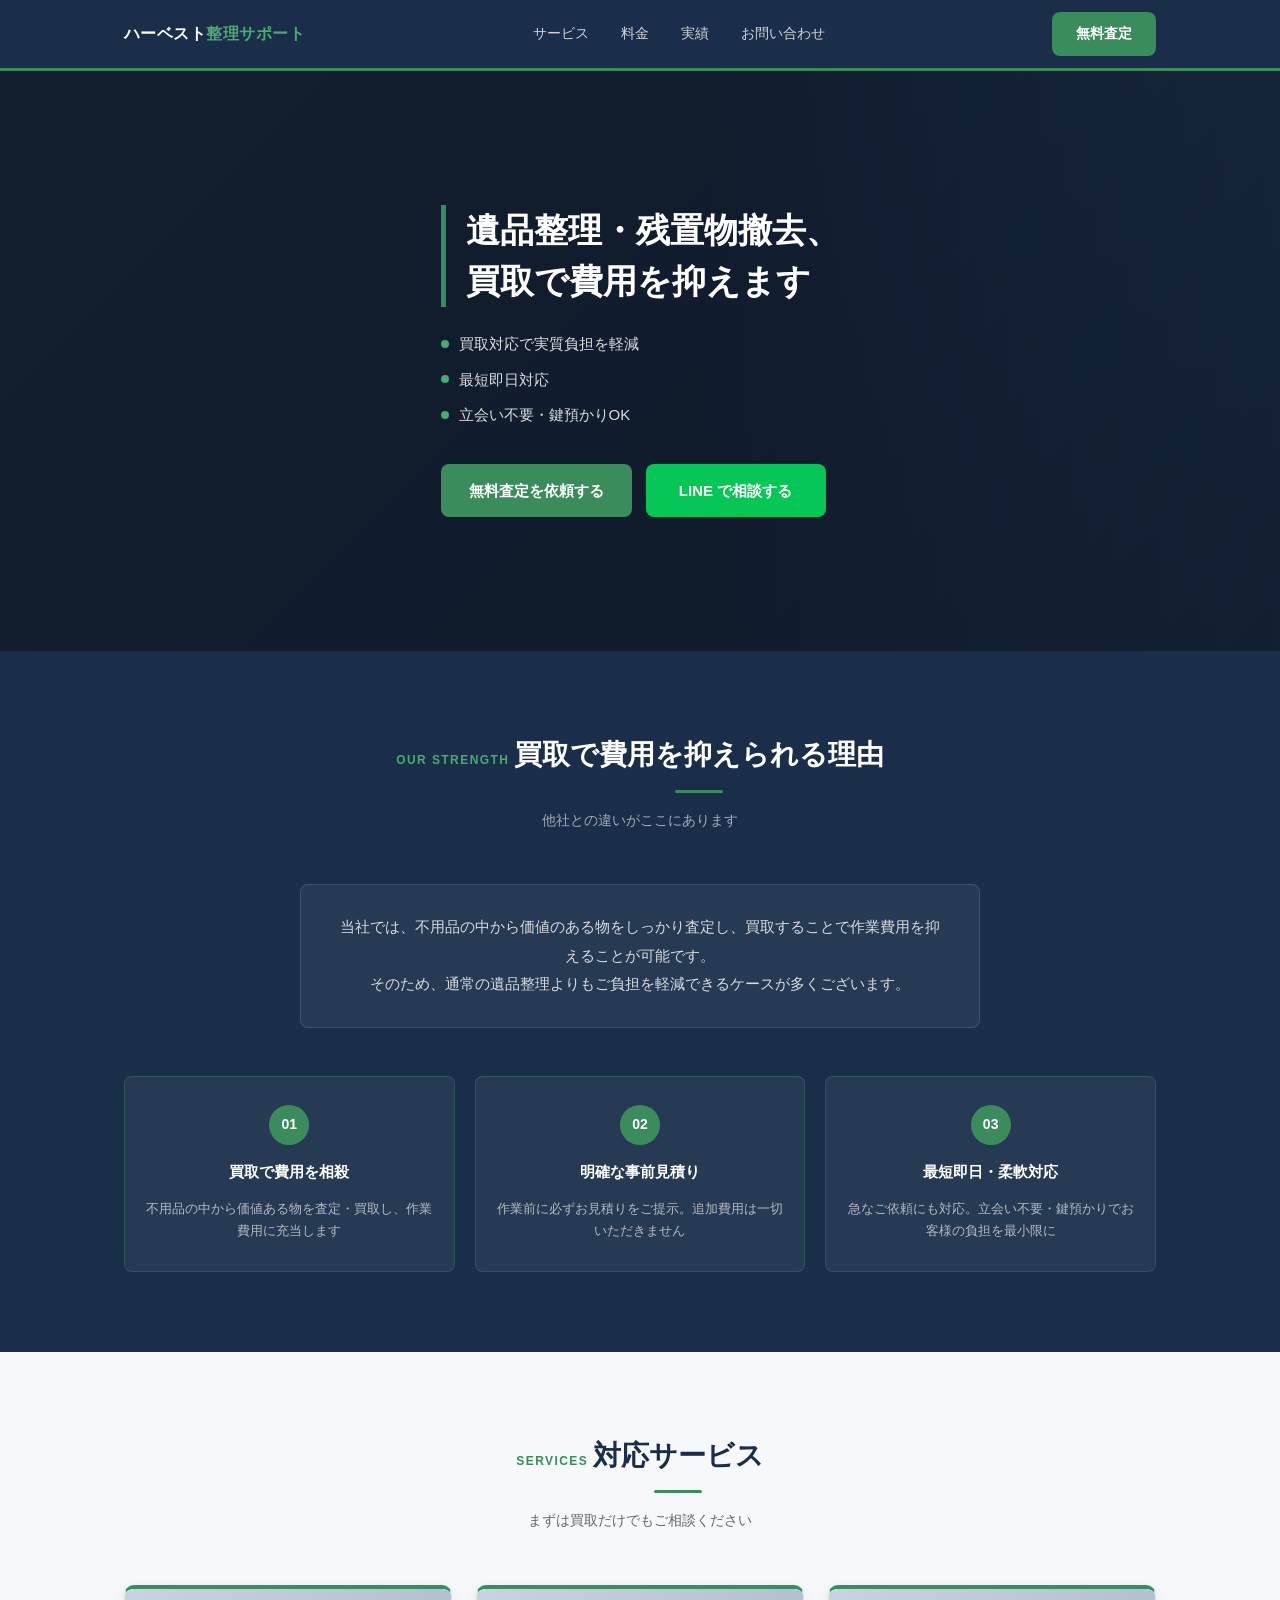
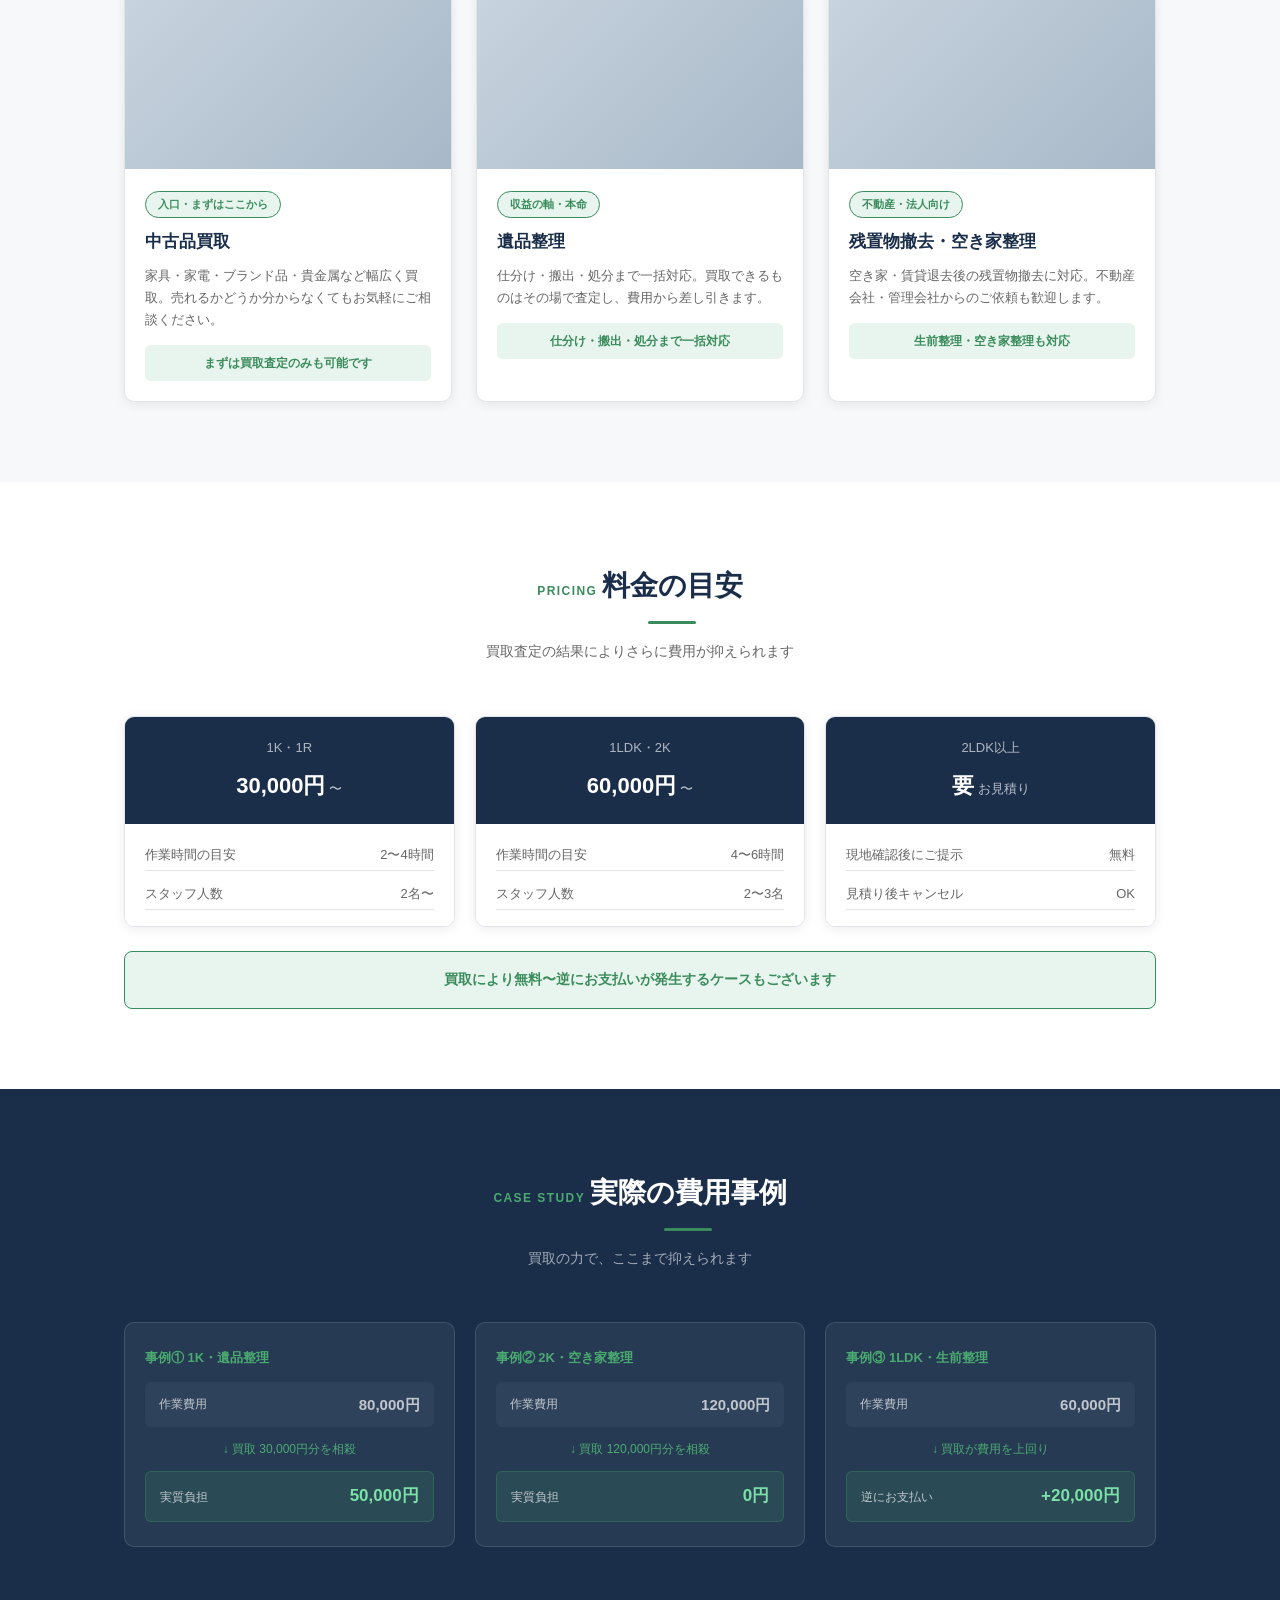
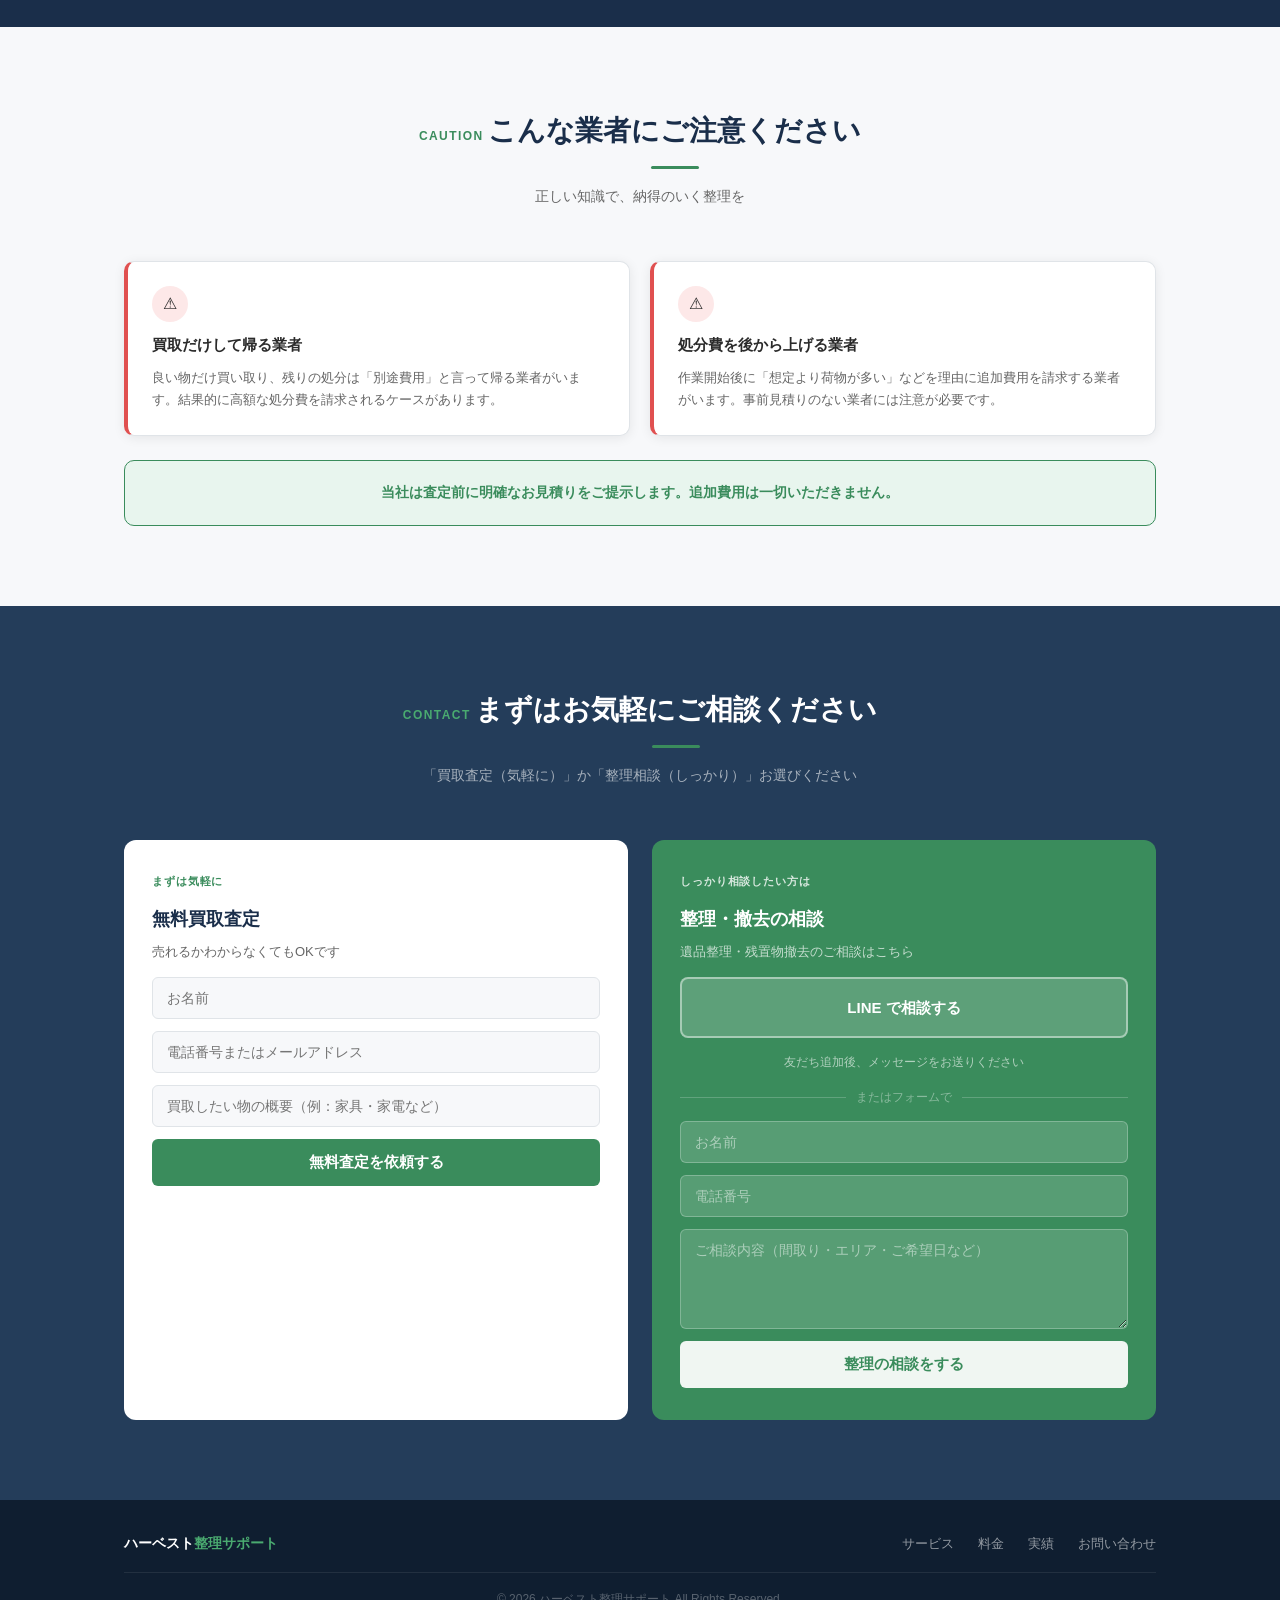
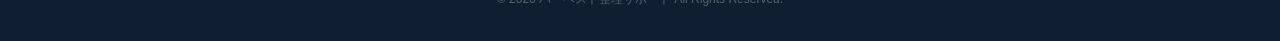
==== index.html @ dac1bcbb "feat: 初回コミット" ====
<!DOCTYPE html>
<html lang="ja">
<head>
  <meta charset="UTF-8">
  <meta name="viewport" content="width=device-width, initial-scale=1.0">
  <meta name="description" content="遺品整理・残置物撤去・中古品買取はハーベスト整理サポートへ。買取対応で費用を抑え、最短即日対応。立会い不要・鍵預かりOK。">
  <title>ハーベスト整理サポート | 遺品整理・残置物撤去・買取</title>
  <link rel="stylesheet" href="style.css">
</head>
<body>

<!-- HEADER -->
<header class="header">
  <div class="inner">
    <div class="header__inner">
      <a href="#" class="header__logo">ハーベスト<span>整理サポート</span></a>
      <nav class="header__nav">
        <a href="#services">サービス</a>
        <a href="#pricing">料金</a>
        <a href="#results">実績</a>
        <a href="#contact">お問い合わせ</a>
      </nav>
      <a href="#contact" class="header__cta">無料査定</a>
      <div class="header__hamburger" aria-label="メニュー">
        <span></span><span></span><span></span>
      </div>
    </div>
  </div>
</header>

<!-- HERO -->
<section class="hero">
  <div class="hero__bg"></div>
  <div class="hero__overlay"></div>
  <div class="inner">
    <div class="hero__content">
      <h1 class="hero__catch">
        遺品整理・残置物撤去、<br>買取で費用を抑えます
      </h1>
      <ul class="hero__subs">
        <li class="hero__sub-item"><span class="hero__dot"></span>買取対応で実質負担を軽減</li>
        <li class="hero__sub-item"><span class="hero__dot"></span>最短即日対応</li>
        <li class="hero__sub-item"><span class="hero__dot"></span>立会い不要・鍵預かりOK</li>
      </ul>
      <div class="hero__cta">
        <a href="#contact" class="btn btn--green">無料査定を依頼する</a>
        <a href="#line-contact" class="btn btn--line">LINE で相談する</a>
      </div>
    </div>
  </div>
</section>

<!-- STRONG POINT -->
<section class="section section--navy">
  <div class="inner">
    <div class="sec-head">
      <p class="sec-label sec-label--light">OUR STRENGTH</p>
      <h2 class="sec-title sec-title--light">買取で費用を抑えられる理由</h2>
      <p class="sec-sub sec-sub--light">他社との違いがここにあります</p>
    </div>
    <p class="sp-body">
      当社では、不用品の中から価値のある物をしっかり査定し、買取することで作業費用を抑えることが可能です。<br>
      そのため、通常の遺品整理よりもご負担を軽減できるケースが多くございます。
    </p>
    <div class="sp-cards">
      <div class="sp-card">
        <div class="sp-card__num">01</div>
        <p class="sp-card__title">買取で費用を相殺</p>
        <p class="sp-card__desc">不用品の中から価値ある物を査定・買取し、作業費用に充当します</p>
      </div>
      <div class="sp-card">
        <div class="sp-card__num">02</div>
        <p class="sp-card__title">明確な事前見積り</p>
        <p class="sp-card__desc">作業前に必ずお見積りをご提示。追加費用は一切いただきません</p>
      </div>
      <div class="sp-card">
        <div class="sp-card__num">03</div>
        <p class="sp-card__title">最短即日・柔軟対応</p>
        <p class="sp-card__desc">急なご依頼にも対応。立会い不要・鍵預かりでお客様の負担を最小限に</p>
      </div>
    </div>
  </div>
</section>

<!-- SERVICES -->
<section class="section section--gray" id="services">
  <div class="inner">
    <div class="sec-head">
      <p class="sec-label">SERVICES</p>
      <h2 class="sec-title">対応サービス</h2>
      <p class="sec-sub">まずは買取だけでもご相談ください</p>
    </div>
    <div class="service-cards">
      <div class="service-card">
        <div class="service-card__img"><!-- TODO: images/service-kaitori.jpg --></div>
        <div class="service-card__body">
          <span class="service-card__badge">入口・まずはここから</span>
          <h3 class="service-card__title">中古品買取</h3>
          <p class="service-card__desc">家具・家電・ブランド品・貴金属など幅広く買取。売れるかどうか分からなくてもお気軽にご相談ください。</p>
          <p class="service-card__hl">まずは買取査定のみも可能です</p>
        </div>
      </div>
      <div class="service-card">
        <div class="service-card__img"><!-- TODO: images/service-ihin.jpg --></div>
        <div class="service-card__body">
          <span class="service-card__badge">収益の軸・本命</span>
          <h3 class="service-card__title">遺品整理</h3>
          <p class="service-card__desc">仕分け・搬出・処分まで一括対応。買取できるものはその場で査定し、費用から差し引きます。</p>
          <p class="service-card__hl">仕分け・搬出・処分まで一括対応</p>
        </div>
      </div>
      <div class="service-card">
        <div class="service-card__img"><!-- TODO: images/service-zanchi.jpg --></div>
        <div class="service-card__body">
          <span class="service-card__badge">不動産・法人向け</span>
          <h3 class="service-card__title">残置物撤去・空き家整理</h3>
          <p class="service-card__desc">空き家・賃貸退去後の残置物撤去に対応。不動産会社・管理会社からのご依頼も歓迎します。</p>
          <p class="service-card__hl">生前整理・空き家整理も対応</p>
        </div>
      </div>
    </div>
  </div>
</section>

<!-- PRICING -->
<section class="section" id="pricing">
  <div class="inner">
    <div class="sec-head">
      <p class="sec-label">PRICING</p>
      <h2 class="sec-title">料金の目安</h2>
      <p class="sec-sub">買取査定の結果によりさらに費用が抑えられます</p>
    </div>
    <div class="pricing-grid">
      <div class="price-card">
        <div class="price-card__head">
          <p class="price-card__room">1K・1R</p>
          <p class="price-card__amount">30,000円<span>〜</span></p>
        </div>
        <div class="price-card__body">
          <div class="price-card__row"><span>作業時間の目安</span><span>2〜4時間</span></div>
          <div class="price-card__row"><span>スタッフ人数</span><span>2名〜</span></div>
        </div>
      </div>
      <div class="price-card">
        <div class="price-card__head">
          <p class="price-card__room">1LDK・2K</p>
          <p class="price-card__amount">60,000円<span>〜</span></p>
        </div>
        <div class="price-card__body">
          <div class="price-card__row"><span>作業時間の目安</span><span>4〜6時間</span></div>
          <div class="price-card__row"><span>スタッフ人数</span><span>2〜3名</span></div>
        </div>
      </div>
      <div class="price-card">
        <div class="price-card__head">
          <p class="price-card__room">2LDK以上</p>
          <p class="price-card__amount">要<span>お見積り</span></p>
        </div>
        <div class="price-card__body">
          <div class="price-card__row"><span>現地確認後にご提示</span><span>無料</span></div>
          <div class="price-card__row"><span>見積り後キャンセル</span><span>OK</span></div>
        </div>
      </div>
    </div>
    <p class="price-note">
      買取により<strong>無料〜逆にお支払いが発生するケース</strong>もございます
    </p>
  </div>
</section>

<!-- RESULTS -->
<section class="section section--navy" id="results">
  <div class="inner">
    <div class="sec-head">
      <p class="sec-label sec-label--light">CASE STUDY</p>
      <h2 class="sec-title sec-title--light">実際の費用事例</h2>
      <p class="sec-sub sec-sub--light">買取の力で、ここまで抑えられます</p>
    </div>
    <div class="result-cards">
      <div class="result-card">
        <p class="result-card__case">事例① 1K・遺品整理</p>
        <div class="result-row">
          <span class="result-row__label">作業費用</span>
          <span class="result-row__num">80,000円</span>
        </div>
        <p class="result-arrow">↓ 買取 30,000円分を相殺</p>
        <div class="result-row result-row--hl">
          <span class="result-row__label">実質負担</span>
          <span class="result-row__num">50,000円</span>
        </div>
      </div>
      <div class="result-card">
        <p class="result-card__case">事例② 2K・空き家整理</p>
        <div class="result-row">
          <span class="result-row__label">作業費用</span>
          <span class="result-row__num">120,000円</span>
        </div>
        <p class="result-arrow">↓ 買取 120,000円分を相殺</p>
        <div class="result-row result-row--hl">
          <span class="result-row__label">実質負担</span>
          <span class="result-row__num">0円</span>
        </div>
      </div>
      <div class="result-card">
        <p class="result-card__case">事例③ 1LDK・生前整理</p>
        <div class="result-row">
          <span class="result-row__label">作業費用</span>
          <span class="result-row__num">60,000円</span>
        </div>
        <p class="result-arrow">↓ 買取が費用を上回り</p>
        <div class="result-row result-row--hl">
          <span class="result-row__label">逆にお支払い</span>
          <span class="result-row__num">+20,000円</span>
        </div>
      </div>
    </div>
  </div>
</section>

<!-- WARNING -->
<section class="section section--gray">
  <div class="inner">
    <div class="sec-head">
      <p class="sec-label">CAUTION</p>
      <h2 class="sec-title">こんな業者にご注意ください</h2>
      <p class="sec-sub">正しい知識で、納得のいく整理を</p>
    </div>
    <div class="warning-cards">
      <div class="warning-card">
        <div class="warning-card__icon">⚠</div>
        <h3 class="warning-card__title">買取だけして帰る業者</h3>
        <p class="warning-card__desc">良い物だけ買い取り、残りの処分は「別途費用」と言って帰る業者がいます。結果的に高額な処分費を請求されるケースがあります。</p>
      </div>
      <div class="warning-card">
        <div class="warning-card__icon">⚠</div>
        <h3 class="warning-card__title">処分費を後から上げる業者</h3>
        <p class="warning-card__desc">作業開始後に「想定より荷物が多い」などを理由に追加費用を請求する業者がいます。事前見積りのない業者には注意が必要です。</p>
      </div>
    </div>
    <p class="warning-positive">
      当社は査定前に明確なお見積りをご提示します。追加費用は一切いただきません。
    </p>
  </div>
</section>

<!-- CONTACT -->
<section class="section section--navy-light" id="contact">
  <div class="inner">
    <div class="sec-head">
      <p class="sec-label sec-label--light">CONTACT</p>
      <h2 class="sec-title sec-title--light">まずはお気軽にご相談ください</h2>
      <p class="sec-sub sec-sub--light">「買取査定（気軽に）」か「整理相談（しっかり）」お選びください</p>
    </div>
    <div class="contact-grid">

      <!-- 買取査定フォーム（TODO: Formspree ID を差し替え） -->
      <div class="contact-card contact-card--light">
        <p class="contact-card__label">まずは気軽に</p>
        <h3 class="contact-card__title">無料買取査定</h3>
        <p class="contact-card__sub">売れるかわからなくてもOKです</p>
        <form class="form-group" action="https://formspree.io/f/XXXXXXXX" method="POST">
          <input class="form-input" type="text" name="name" placeholder="お名前" required>
          <input class="form-input" type="tel" name="tel" placeholder="電話番号またはメールアドレス" required>
          <input class="form-input" type="text" name="item" placeholder="買取したい物の概要（例：家具・家電など）">
          <button class="btn--submit btn--submit-light" type="submit">無料査定を依頼する</button>
        </form>
      </div>

      <!-- 整理相談フォーム（TODO: LINE URL・Formspree ID を差し替え） -->
      <div class="contact-card contact-card--green" id="line-contact">
        <p class="contact-card__label">しっかり相談したい方は</p>
        <h3 class="contact-card__title">整理・撤去の相談</h3>
        <p class="contact-card__sub">遺品整理・残置物撤去のご相談はこちら</p>
        <!-- TODO: href に LINE公式アカウントURL を設定 -->
        <a href="#" class="btn--line-big">LINE で相談する</a>
        <p class="line-note">友だち追加後、メッセージをお送りください</p>
        <div class="contact-divider">またはフォームで</div>
        <form class="form-group" action="https://formspree.io/f/YYYYYYYY" method="POST">
          <input class="form-input" type="text" name="name" placeholder="お名前" required>
          <input class="form-input" type="tel" name="tel" placeholder="電話番号" required>
          <textarea class="form-textarea" name="message" placeholder="ご相談内容（間取り・エリア・ご希望日など）"></textarea>
          <button class="btn--submit btn--submit-dark" type="submit">整理の相談をする</button>
        </form>
      </div>

    </div>
  </div>
</section>

<!-- FOOTER -->
<footer class="footer">
  <div class="inner">
    <div class="footer__inner">
      <p class="footer__logo">ハーベスト<span>整理サポート</span></p>
      <nav class="footer__nav">
        <a href="#services">サービス</a>
        <a href="#pricing">料金</a>
        <a href="#results">実績</a>
        <a href="#contact">お問い合わせ</a>
      </nav>
    </div>
    <p class="footer__copy">© 2026 ハーベスト整理サポート All Rights Reserved.</p>
  </div>
</footer>

</body>
</html>
---- style.css ----
/* ====================================
   ハーベスト整理サポート — style.css
==================================== */

:root {
  --navy: #1a2e4a;
  --navy-dark: #0f1e30;
  --navy-light: #243d5a;
  --green: #3a8c5c;
  --green-light: #4aaa70;
  --green-pale: #e8f5ee;
  --white: #ffffff;
  --gray-bg: #f7f8fa;
  --gray-line: #e0e4e8;
  --text: #2a2a2a;
  --text-sub: #666;
  --radius: 8px;
  --shadow: 0 2px 12px rgba(0,0,0,0.08);
  --shadow-card: 0 4px 20px rgba(0,0,0,0.1);
}

*, *::before, *::after { box-sizing: border-box; margin: 0; padding: 0; }
html { scroll-behavior: smooth; }
body {
  font-family: 'Hiragino Kaku Gothic ProN', 'Hiragino Sans', 'Noto Sans JP', sans-serif;
  color: var(--text);
  line-height: 1.7;
  font-size: 16px;
}
img { max-width: 100%; height: auto; display: block; }
a { color: inherit; text-decoration: none; }

.inner { max-width: 1080px; margin: 0 auto; padding: 0 24px; }

/* ====================================
   HEADER
==================================== */
.header {
  background: var(--navy);
  border-bottom: 3px solid var(--green);
  position: sticky; top: 0; z-index: 100;
}
.header__inner {
  display: flex; align-items: center; justify-content: space-between;
  height: 68px;
}
.header__logo {
  font-size: 16px; font-weight: 700; color: var(--white); letter-spacing: 0.03em;
}
.header__logo span { color: var(--green-light); }
.header__nav { display: flex; align-items: center; gap: 32px; }
.header__nav a { color: rgba(255,255,255,0.8); font-size: 14px; transition: color 0.2s; }
.header__nav a:hover { color: var(--white); }
.header__cta {
  display: inline-flex; align-items: center; justify-content: center;
  background: var(--green); color: var(--white);
  font-size: 14px; font-weight: 700; padding: 10px 24px;
  border-radius: var(--radius); transition: background 0.2s;
}
.header__cta:hover { background: var(--green-light); }
.header__hamburger {
  display: none; flex-direction: column; gap: 5px; cursor: pointer; padding: 4px;
}
.header__hamburger span { display: block; width: 24px; height: 2px; background: var(--white); border-radius: 2px; }

/* ====================================
   HERO
==================================== */
.hero {
  position: relative; min-height: 580px; display: flex; align-items: center;
  background: linear-gradient(135deg, #2a3a50 0%, #1a2e4a 50%, #152438 100%);
  overflow: hidden;
}
.hero__bg {
  position: absolute; inset: 0;
  background-image: url('images/hero-bg.jpg');
  background-size: cover; background-position: center; opacity: 0.3;
}
.hero__overlay {
  position: absolute; inset: 0;
  background: linear-gradient(to right, rgba(15,25,40,0.85) 55%, rgba(15,25,40,0.4) 100%);
}
.hero__content {
  position: relative; z-index: 2;
  padding: 80px 0; max-width: 620px;
}
.hero__catch {
  font-size: clamp(22px, 3.5vw, 34px); font-weight: 700;
  color: var(--white); line-height: 1.5; margin-bottom: 24px;
  border-left: 5px solid var(--green); padding-left: 20px;
}
.hero__subs { display: flex; flex-direction: column; gap: 10px; margin-bottom: 36px; }
.hero__sub-item { display: flex; align-items: center; gap: 10px; color: rgba(255,255,255,0.85); font-size: 15px; }
.hero__dot { width: 8px; height: 8px; border-radius: 50%; background: var(--green-light); flex-shrink: 0; }
.hero__cta { display: flex; gap: 14px; flex-wrap: wrap; }

/* ====================================
   ボタン共通
==================================== */
.btn {
  display: inline-flex; align-items: center; justify-content: center; gap: 8px;
  padding: 14px 28px; border-radius: var(--radius);
  font-size: 15px; font-weight: 700; cursor: pointer;
  transition: all 0.2s; border: none; font-family: inherit;
}
.btn--green { background: var(--green); color: var(--white); min-width: 180px; }
.btn--green:hover { background: var(--green-light); transform: translateY(-1px); box-shadow: 0 4px 16px rgba(58,140,92,0.4); }
.btn--line { background: #06C755; color: var(--white); min-width: 180px; }
.btn--line:hover { background: #05b04b; transform: translateY(-1px); }

/* ====================================
   セクション共通
==================================== */
.section { padding: 80px 0; }
.section--gray { background: var(--gray-bg); }
.section--navy { background: var(--navy); }
.section--navy-light { background: var(--navy-light); }

.sec-head { text-align: center; margin-bottom: 52px; }
.sec-label {
  display: inline-block; font-size: 12px; font-weight: 700;
  color: var(--green); letter-spacing: 0.12em; text-transform: uppercase; margin-bottom: 10px;
}
.sec-label--light { color: var(--green-light); }
.sec-title {
  font-size: clamp(20px, 2.5vw, 28px); font-weight: 700; color: var(--navy);
  position: relative; display: inline-block; padding-bottom: 14px;
}
.sec-title::after {
  content: ''; position: absolute; bottom: 0; left: 50%; transform: translateX(-50%);
  width: 48px; height: 3px; background: var(--green); border-radius: 2px;
}
.sec-title--light { color: var(--white); }
.sec-sub { margin-top: 16px; color: var(--text-sub); font-size: 14px; }
.sec-sub--light { color: rgba(255,255,255,0.6); }

/* ====================================
   STRONG POINT
==================================== */
.sp-body {
  max-width: 680px; margin: 0 auto 48px;
  background: rgba(255,255,255,0.06); border: 1px solid rgba(255,255,255,0.12);
  border-radius: var(--radius); padding: 28px 32px;
  color: rgba(255,255,255,0.82); font-size: 15px; line-height: 1.9; text-align: center;
}
.sp-cards { display: grid; grid-template-columns: repeat(3, 1fr); gap: 20px; }
.sp-card {
  background: rgba(255,255,255,0.06); border: 1px solid rgba(58,140,92,0.35);
  border-radius: var(--radius); padding: 28px 20px;
  text-align: center; display: flex; flex-direction: column; align-items: center; gap: 14px;
  transition: border-color 0.2s;
}
.sp-card:hover { border-color: var(--green); }
.sp-card__num {
  width: 40px; height: 40px; border-radius: 50%; background: var(--green);
  display: flex; align-items: center; justify-content: center;
  color: var(--white); font-size: 14px; font-weight: 700;
}
.sp-card__title { font-size: 15px; font-weight: 700; color: var(--white); }
.sp-card__desc { font-size: 13px; color: rgba(255,255,255,0.65); line-height: 1.7; }

/* ====================================
   SERVICES
==================================== */
.service-cards { display: grid; grid-template-columns: repeat(3, 1fr); gap: 24px; }
.service-card {
  background: var(--white); border-radius: 10px; overflow: hidden;
  border: 1px solid var(--gray-line); border-top: 4px solid var(--green);
  box-shadow: var(--shadow); transition: transform 0.2s, box-shadow 0.2s;
}
.service-card:hover { transform: translateY(-4px); box-shadow: var(--shadow-card); }
.service-card__img {
  width: 100%; height: 180px; object-fit: cover;
  background: linear-gradient(135deg, #c8d4df 0%, #a8b8c8 100%);
  display: flex; align-items: center; justify-content: center;
  color: #8898a8; font-size: 13px;
}
.service-card__body { padding: 20px; }
.service-card__badge {
  display: inline-flex; background: var(--green-pale); color: var(--green);
  font-size: 11px; font-weight: 700; padding: 3px 12px;
  border-radius: 20px; border: 1px solid var(--green); margin-bottom: 10px;
}
.service-card__title { font-size: 17px; font-weight: 700; color: var(--navy); margin-bottom: 8px; }
.service-card__desc { font-size: 13px; color: var(--text-sub); line-height: 1.7; margin-bottom: 14px; }
.service-card__hl {
  background: var(--green-pale); color: var(--green);
  font-size: 12px; font-weight: 700; padding: 8px 12px; border-radius: 6px; text-align: center;
}

/* ====================================
   PRICING
==================================== */
.pricing-grid { display: grid; grid-template-columns: repeat(3, 1fr); gap: 20px; margin-bottom: 24px; }
.price-card { border-radius: 10px; overflow: hidden; border: 1px solid var(--gray-line); box-shadow: var(--shadow); }
.price-card__head { background: var(--navy); padding: 20px; text-align: center; }
.price-card__room { font-size: 13px; color: rgba(255,255,255,0.65); margin-bottom: 8px; }
.price-card__amount { font-size: 22px; font-weight: 700; color: var(--white); }
.price-card__amount span { font-size: 13px; font-weight: 400; color: rgba(255,255,255,0.7); margin-left: 4px; }
.price-card__body { background: var(--white); padding: 16px 20px; display: flex; flex-direction: column; gap: 8px; }
.price-card__row {
  display: flex; justify-content: space-between;
  font-size: 13px; color: var(--text-sub);
  padding: 4px 0; border-bottom: 1px solid var(--gray-line);
}
.price-note {
  background: var(--green-pale); border: 1px solid var(--green);
  border-radius: 8px; padding: 16px 24px;
  color: var(--green); font-size: 14px; text-align: center; font-weight: 700;
}

/* ====================================
   RESULTS
==================================== */
.result-cards { display: grid; grid-template-columns: repeat(3, 1fr); gap: 20px; }
.result-card {
  background: rgba(255,255,255,0.06); border: 1px solid rgba(255,255,255,0.12);
  border-radius: 10px; padding: 24px 20px;
  display: flex; flex-direction: column; gap: 12px;
}
.result-card__case { font-size: 13px; font-weight: 700; color: var(--green-light); }
.result-row {
  display: flex; justify-content: space-between; align-items: center;
  padding: 10px 14px; border-radius: 6px;
  background: rgba(255,255,255,0.04);
  font-size: 13px; color: rgba(255,255,255,0.7);
}
.result-row__label { font-size: 12px; }
.result-row__num { font-weight: 700; font-size: 15px; }
.result-arrow { text-align: center; font-size: 12px; color: var(--green-light); }
.result-row--hl { background: rgba(58,140,92,0.2); border: 1px solid rgba(58,140,92,0.4); }
.result-row--hl .result-row__num { color: #7de0a8; font-size: 17px; }

/* ====================================
   WARNING
==================================== */
.warning-cards { display: grid; grid-template-columns: repeat(2, 1fr); gap: 20px; margin-bottom: 24px; }
.warning-card {
  background: var(--white); border-radius: 10px; padding: 24px;
  border: 1px solid var(--gray-line); border-left: 4px solid #e05050;
  display: flex; flex-direction: column; gap: 10px; box-shadow: var(--shadow);
}
.warning-card__icon {
  width: 36px; height: 36px; background: #fde8e8; border-radius: 50%;
  display: flex; align-items: center; justify-content: center; font-size: 16px;
}
.warning-card__title { font-size: 15px; font-weight: 700; color: var(--text); }
.warning-card__desc { font-size: 13px; color: var(--text-sub); line-height: 1.7; }
.warning-positive {
  background: var(--green-pale); border: 1px solid var(--green);
  border-radius: 10px; padding: 20px 28px;
  text-align: center; color: var(--green); font-size: 14px; font-weight: 700;
}

/* ====================================
   CONTACT
==================================== */
.contact-grid { display: grid; grid-template-columns: 1fr 1fr; gap: 24px; margin-top: 40px; }
.contact-card { border-radius: 12px; padding: 32px 28px; display: flex; flex-direction: column; gap: 14px; }
.contact-card--light { background: var(--white); }
.contact-card--green { background: var(--green); }
.contact-card__label { font-size: 11px; font-weight: 700; letter-spacing: 0.08em; }
.contact-card--light .contact-card__label { color: var(--green); }
.contact-card--green .contact-card__label { color: rgba(255,255,255,0.8); }
.contact-card__title { font-size: 18px; font-weight: 700; }
.contact-card--light .contact-card__title { color: var(--navy); }
.contact-card--green .contact-card__title { color: var(--white); }
.contact-card__sub { font-size: 13px; margin-top: -8px; }
.contact-card--light .contact-card__sub { color: var(--text-sub); }
.contact-card--green .contact-card__sub { color: rgba(255,255,255,0.7); }

.form-group { display: flex; flex-direction: column; gap: 12px; }
.form-input, .form-textarea {
  width: 100%; padding: 12px 14px; border-radius: 6px;
  font-size: 14px; font-family: inherit; outline: none; transition: border-color 0.2s;
}
.contact-card--light .form-input,
.contact-card--light .form-textarea {
  border: 1px solid var(--gray-line); background: var(--gray-bg); color: var(--text);
}
.contact-card--light .form-input:focus,
.contact-card--light .form-textarea:focus { border-color: var(--green); }
.contact-card--green .form-input,
.contact-card--green .form-textarea {
  border: 1px solid rgba(255,255,255,0.25);
  background: rgba(255,255,255,0.15); color: var(--white);
}
.contact-card--green .form-input::placeholder,
.contact-card--green .form-textarea::placeholder { color: rgba(255,255,255,0.5); }
.contact-card--green .form-input:focus,
.contact-card--green .form-textarea:focus {
  border-color: rgba(255,255,255,0.6); background: rgba(255,255,255,0.2);
}
.form-textarea { resize: vertical; min-height: 100px; }

.btn--submit {
  width: 100%; padding: 14px; border-radius: 6px;
  font-size: 15px; font-weight: 700; border: none;
  cursor: pointer; transition: background 0.2s; font-family: inherit;
}
.btn--submit-light { background: var(--green); color: var(--white); }
.btn--submit-light:hover { background: var(--green-light); }
.btn--submit-dark { background: rgba(255,255,255,0.92); color: var(--green); }
.btn--submit-dark:hover { background: var(--white); }

.btn--line-big {
  display: flex; align-items: center; justify-content: center; gap: 10px;
  background: rgba(255,255,255,0.18); border: 2px solid rgba(255,255,255,0.45);
  color: var(--white); width: 100%; padding: 16px; border-radius: 8px;
  font-size: 15px; font-weight: 700; cursor: pointer;
  transition: background 0.2s; font-family: inherit;
}
.btn--line-big:hover { background: rgba(255,255,255,0.26); }

.contact-divider {
  display: flex; align-items: center; gap: 10px;
  color: rgba(255,255,255,0.4); font-size: 12px;
}
.contact-divider::before,
.contact-divider::after { content: ''; flex: 1; height: 1px; background: rgba(255,255,255,0.2); }
.line-note { text-align: center; font-size: 12px; color: rgba(255,255,255,0.6); }

/* ====================================
   FOOTER
==================================== */
.footer { background: var(--navy-dark); padding: 32px 0; }
.footer__inner {
  display: flex; align-items: center; justify-content: space-between;
  flex-wrap: wrap; gap: 16px;
}
.footer__logo { font-size: 14px; font-weight: 700; color: var(--white); }
.footer__logo span { color: var(--green-light); }
.footer__nav { display: flex; gap: 24px; }
.footer__nav a { font-size: 13px; color: rgba(255,255,255,0.55); transition: color 0.2s; }
.footer__nav a:hover { color: var(--white); }
.footer__copy {
  font-size: 12px; color: rgba(255,255,255,0.3);
  width: 100%; text-align: center; margin-top: 16px; padding-top: 16px;
  border-top: 1px solid rgba(255,255,255,0.08);
}

/* ====================================
   RESPONSIVE
==================================== */
@media (max-width: 768px) {
  .section { padding: 56px 0; }
  .header__nav, .header__cta { display: none; }
  .header__hamburger { display: flex; }
  .hero { min-height: 520px; align-items: flex-end; padding-bottom: 48px; }
  .hero__content { padding: 32px 0; }
  .hero__catch { font-size: 20px; }
  .hero__cta { flex-direction: column; }
  .btn { width: 100%; }
  .sp-cards,
  .service-cards,
  .pricing-grid,
  .result-cards,
  .warning-cards,
  .contact-grid { grid-template-columns: 1fr; }
  .sp-body { padding: 20px; }
  .footer__inner { flex-direction: column; align-items: center; text-align: center; }
  .footer__nav { flex-wrap: wrap; justify-content: center; }
}
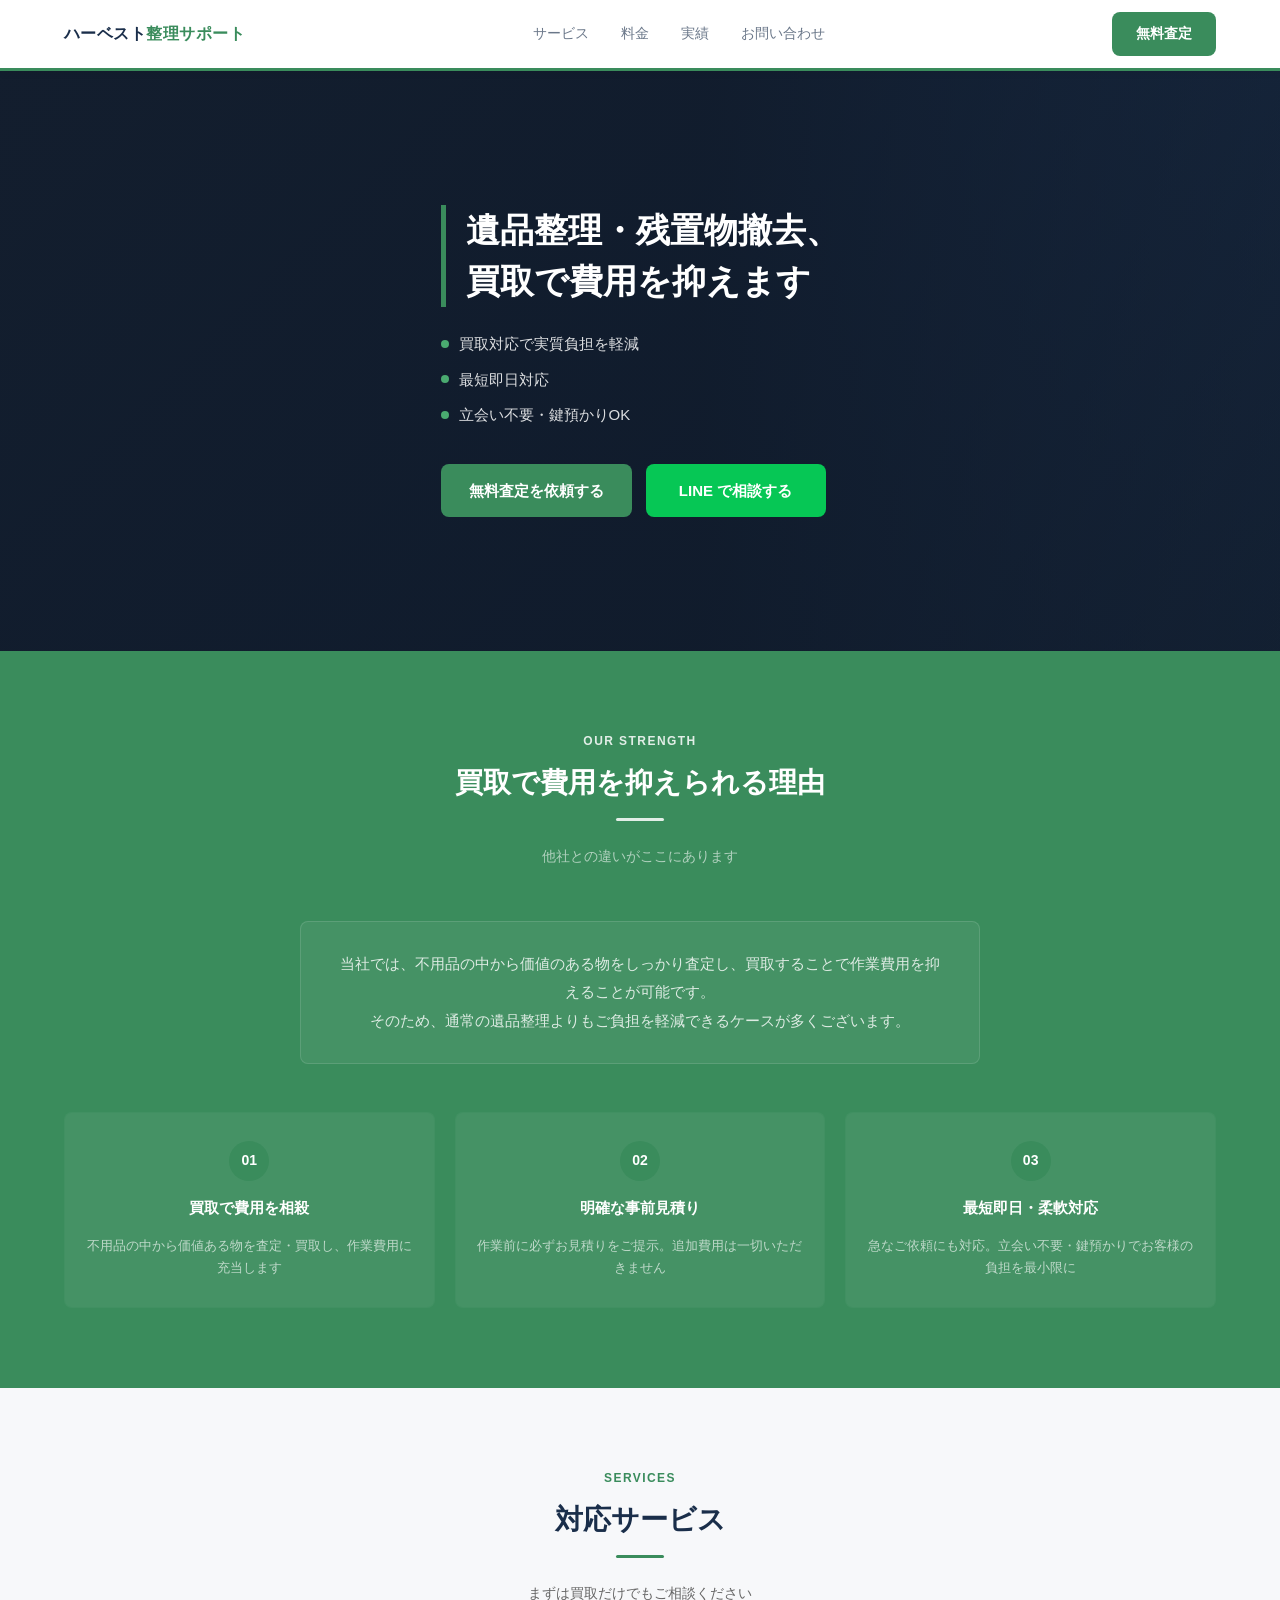
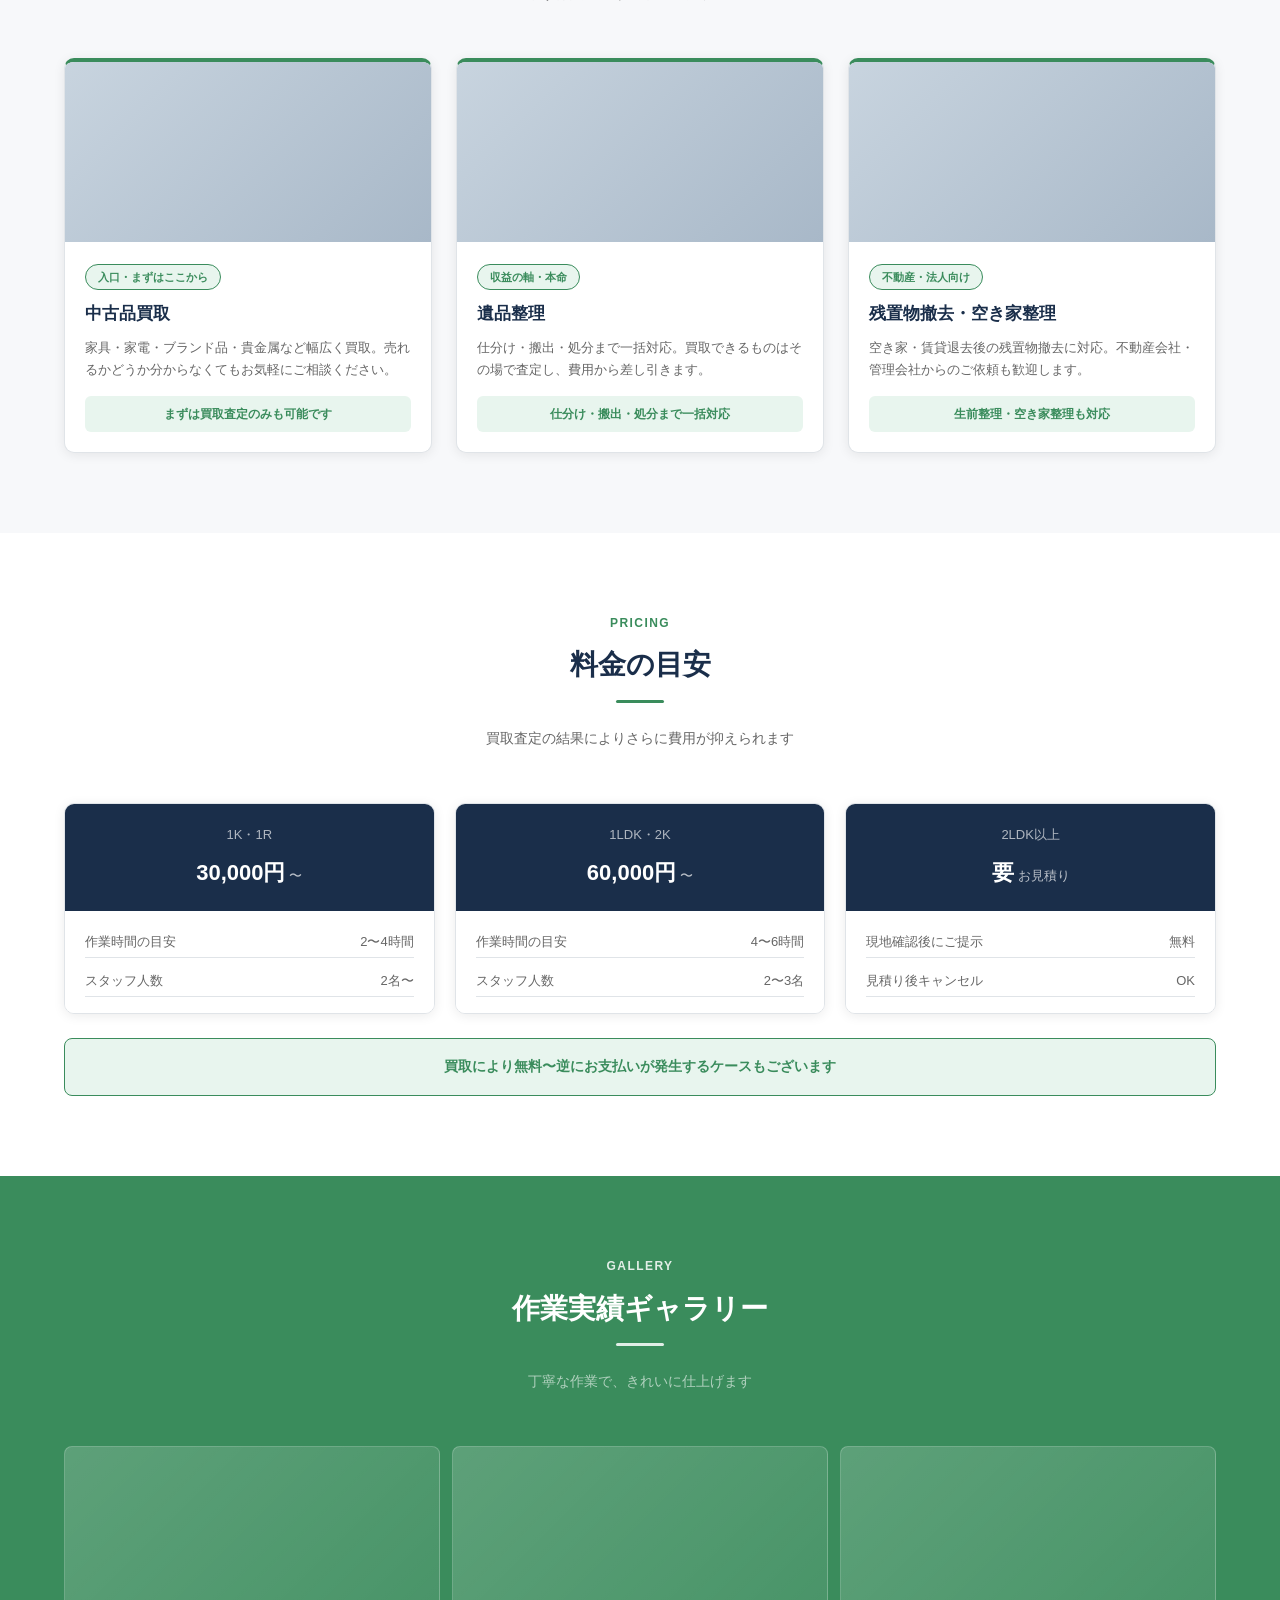
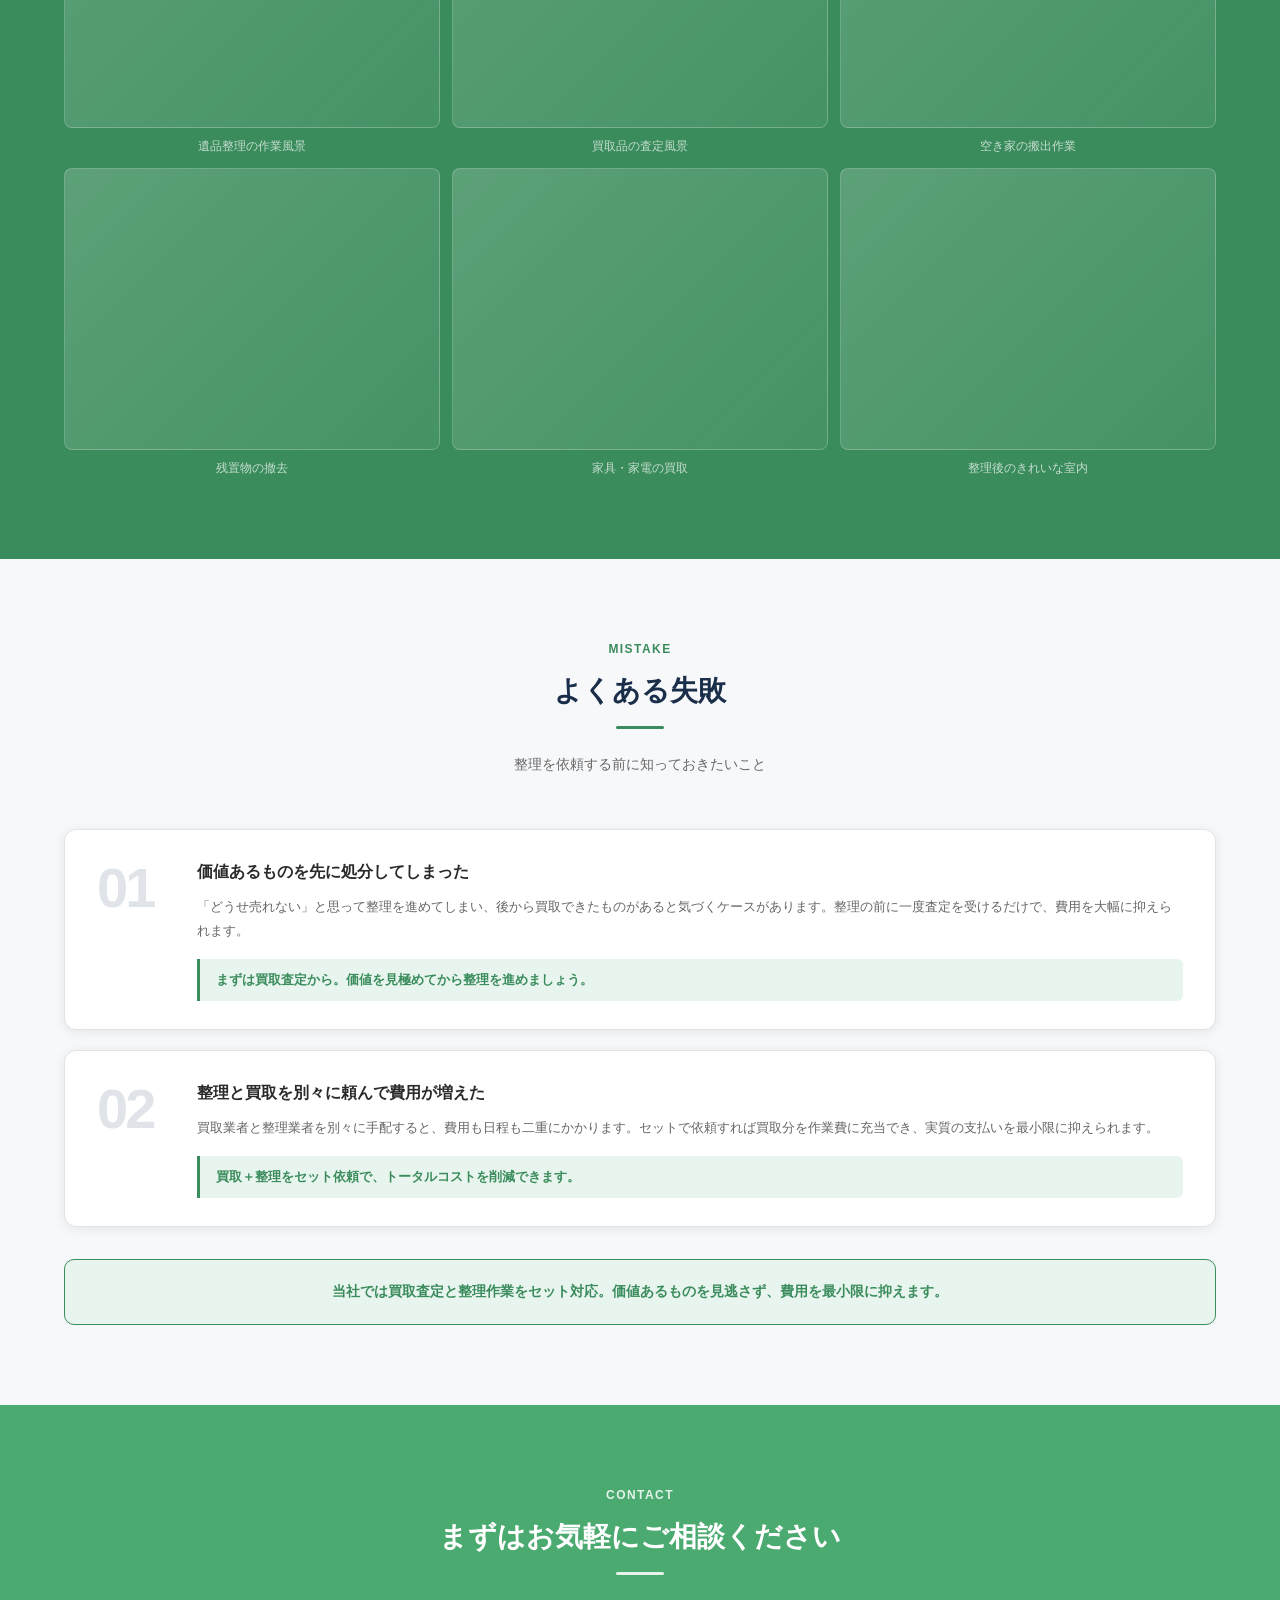
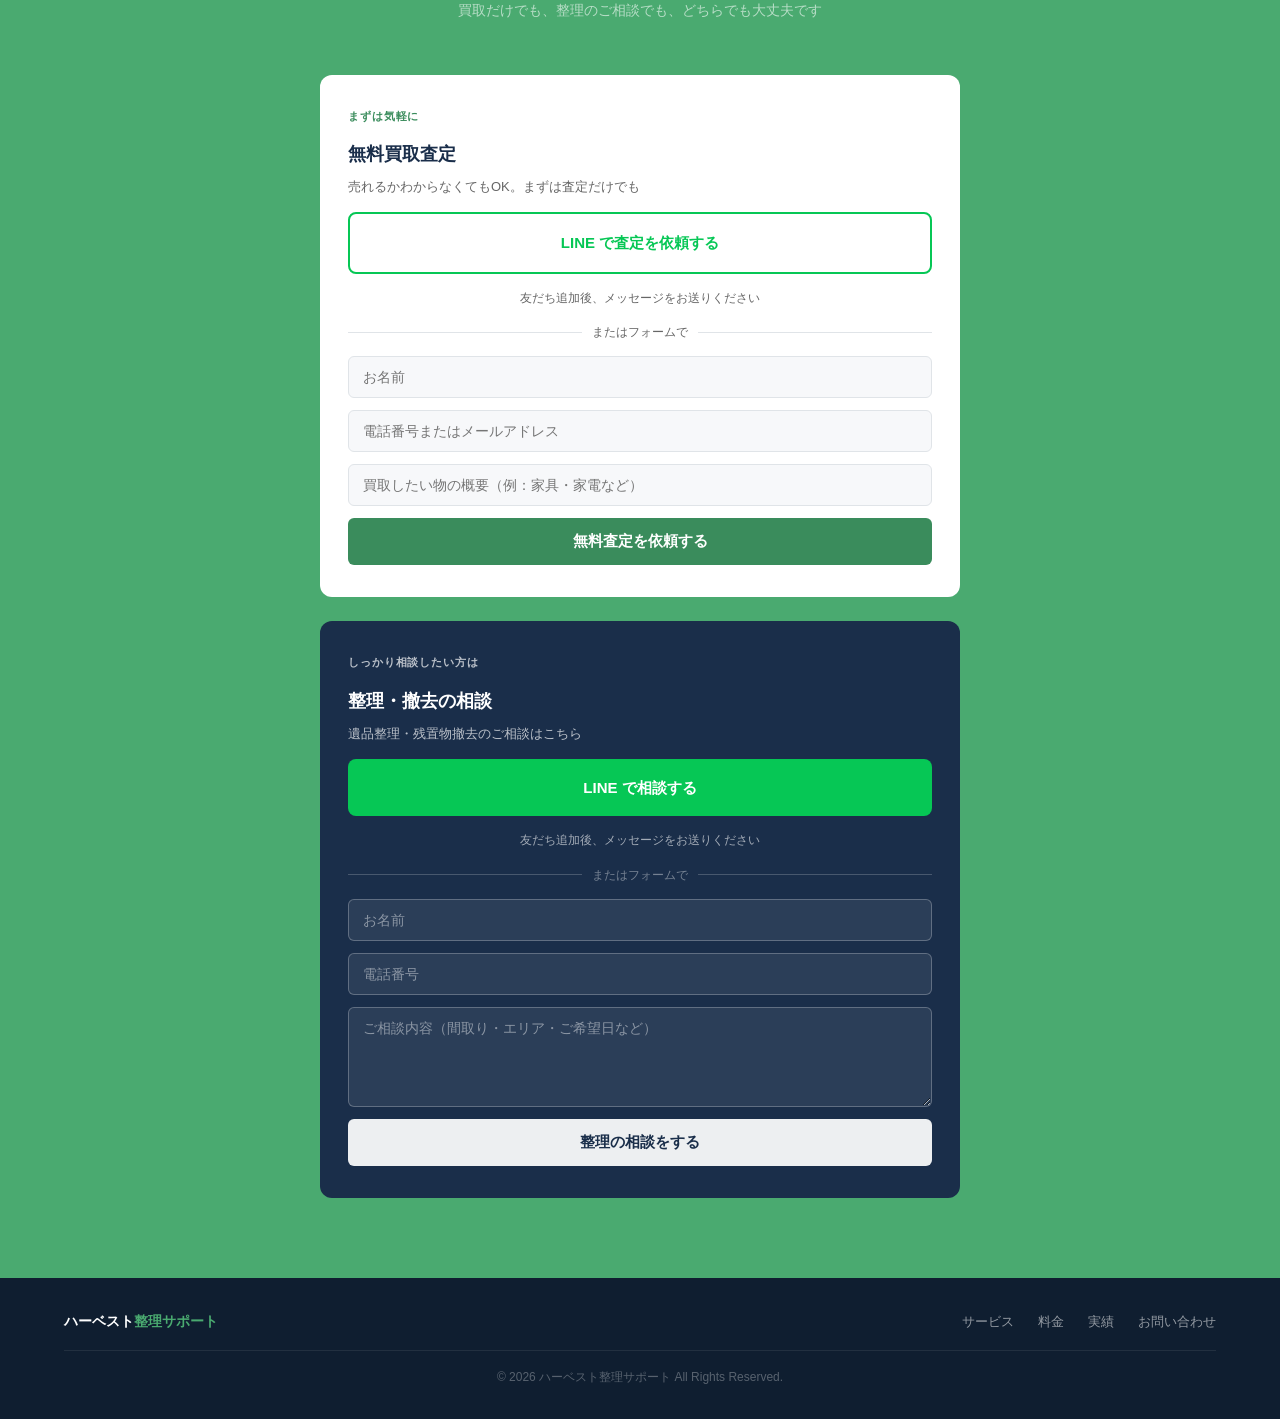
==== commit fee1497e: "main UI調整" ====
--- a/index.html
+++ b/index.html
@@ -172,46 +172,34 @@
 <section class="section section--navy" id="results">
   <div class="inner">
     <div class="sec-head">
-      <p class="sec-label sec-label--light">CASE STUDY</p>
-      <h2 class="sec-title sec-title--light">実際の費用事例</h2>
-      <p class="sec-sub sec-sub--light">買取の力で、ここまで抑えられます</p>
-    </div>
-    <div class="result-cards">
-      <div class="result-card">
-        <p class="result-card__case">事例① 1K・遺品整理</p>
-        <div class="result-row">
-          <span class="result-row__label">作業費用</span>
-          <span class="result-row__num">80,000円</span>
-        </div>
-        <p class="result-arrow">↓ 買取 30,000円分を相殺</p>
-        <div class="result-row result-row--hl">
-          <span class="result-row__label">実質負担</span>
-          <span class="result-row__num">50,000円</span>
-        </div>
-      </div>
-      <div class="result-card">
-        <p class="result-card__case">事例② 2K・空き家整理</p>
-        <div class="result-row">
-          <span class="result-row__label">作業費用</span>
-          <span class="result-row__num">120,000円</span>
-        </div>
-        <p class="result-arrow">↓ 買取 120,000円分を相殺</p>
-        <div class="result-row result-row--hl">
-          <span class="result-row__label">実質負担</span>
-          <span class="result-row__num">0円</span>
-        </div>
-      </div>
-      <div class="result-card">
-        <p class="result-card__case">事例③ 1LDK・生前整理</p>
-        <div class="result-row">
-          <span class="result-row__label">作業費用</span>
-          <span class="result-row__num">60,000円</span>
-        </div>
-        <p class="result-arrow">↓ 買取が費用を上回り</p>
-        <div class="result-row result-row--hl">
-          <span class="result-row__label">逆にお支払い</span>
-          <span class="result-row__num">+20,000円</span>
-        </div>
+      <p class="sec-label sec-label--light">GALLERY</p>
+      <h2 class="sec-title sec-title--light">作業実績ギャラリー</h2>
+      <p class="sec-sub sec-sub--light">丁寧な作業で、きれいに仕上げます</p>
+    </div>
+    <div class="gallery-grid">
+      <div class="gallery-item">
+        <div class="gallery-img"><!-- TODO: images/gallery-01.jpg --></div>
+        <p class="gallery-caption">遺品整理の作業風景</p>
+      </div>
+      <div class="gallery-item">
+        <div class="gallery-img"><!-- TODO: images/gallery-02.jpg --></div>
+        <p class="gallery-caption">買取品の査定風景</p>
+      </div>
+      <div class="gallery-item">
+        <div class="gallery-img"><!-- TODO: images/gallery-03.jpg --></div>
+        <p class="gallery-caption">空き家の搬出作業</p>
+      </div>
+      <div class="gallery-item">
+        <div class="gallery-img"><!-- TODO: images/gallery-04.jpg --></div>
+        <p class="gallery-caption">残置物の撤去</p>
+      </div>
+      <div class="gallery-item">
+        <div class="gallery-img"><!-- TODO: images/gallery-05.jpg --></div>
+        <p class="gallery-caption">家具・家電の買取</p>
+      </div>
+      <div class="gallery-item">
+        <div class="gallery-img"><!-- TODO: images/gallery-06.jpg --></div>
+        <p class="gallery-caption">整理後のきれいな室内</p>
       </div>
     </div>
   </div>
@@ -221,24 +209,30 @@
 <section class="section section--gray">
   <div class="inner">
     <div class="sec-head">
-      <p class="sec-label">CAUTION</p>
-      <h2 class="sec-title">こんな業者にご注意ください</h2>
-      <p class="sec-sub">正しい知識で、納得のいく整理を</p>
-    </div>
-    <div class="warning-cards">
-      <div class="warning-card">
-        <div class="warning-card__icon">⚠</div>
-        <h3 class="warning-card__title">買取だけして帰る業者</h3>
-        <p class="warning-card__desc">良い物だけ買い取り、残りの処分は「別途費用」と言って帰る業者がいます。結果的に高額な処分費を請求されるケースがあります。</p>
-      </div>
-      <div class="warning-card">
-        <div class="warning-card__icon">⚠</div>
-        <h3 class="warning-card__title">処分費を後から上げる業者</h3>
-        <p class="warning-card__desc">作業開始後に「想定より荷物が多い」などを理由に追加費用を請求する業者がいます。事前見積りのない業者には注意が必要です。</p>
+      <p class="sec-label">MISTAKE</p>
+      <h2 class="sec-title">よくある失敗</h2>
+      <p class="sec-sub">整理を依頼する前に知っておきたいこと</p>
+    </div>
+    <div class="failure-list">
+      <div class="failure-item">
+        <div class="failure-num">01</div>
+        <div class="failure-body">
+          <h3 class="failure-title">価値あるものを先に処分してしまった</h3>
+          <p class="failure-desc">「どうせ売れない」と思って整理を進めてしまい、後から買取できたものがあると気づくケースがあります。整理の前に一度査定を受けるだけで、費用を大幅に抑えられます。</p>
+          <p class="failure-tip">まずは買取査定から。価値を見極めてから整理を進めましょう。</p>
+        </div>
+      </div>
+      <div class="failure-item">
+        <div class="failure-num">02</div>
+        <div class="failure-body">
+          <h3 class="failure-title">整理と買取を別々に頼んで費用が増えた</h3>
+          <p class="failure-desc">買取業者と整理業者を別々に手配すると、費用も日程も二重にかかります。セットで依頼すれば買取分を作業費に充当でき、実質の支払いを最小限に抑えられます。</p>
+          <p class="failure-tip">買取＋整理をセット依頼で、トータルコストを削減できます。</p>
+        </div>
       </div>
     </div>
     <p class="warning-positive">
-      当社は査定前に明確なお見積りをご提示します。追加費用は一切いただきません。
+      当社では買取査定と整理作業をセット対応。価値あるものを見逃さず、費用を最小限に抑えます。
     </p>
   </div>
 </section>
@@ -249,15 +243,19 @@
     <div class="sec-head">
       <p class="sec-label sec-label--light">CONTACT</p>
       <h2 class="sec-title sec-title--light">まずはお気軽にご相談ください</h2>
-      <p class="sec-sub sec-sub--light">「買取査定（気軽に）」か「整理相談（しっかり）」お選びください</p>
-    </div>
-    <div class="contact-grid">
-
-      <!-- 買取査定フォーム（TODO: Formspree ID を差し替え） -->
+      <p class="sec-sub sec-sub--light">買取だけでも、整理のご相談でも、どちらでも大丈夫です</p>
+    </div>
+    <div class="contact-stack">
+
+      <!-- 買取査定（TODO: LINE URL・Formspree ID を差し替え） -->
       <div class="contact-card contact-card--light">
         <p class="contact-card__label">まずは気軽に</p>
         <h3 class="contact-card__title">無料買取査定</h3>
-        <p class="contact-card__sub">売れるかわからなくてもOKです</p>
+        <p class="contact-card__sub">売れるかわからなくてもOK。まずは査定だけでも</p>
+        <!-- TODO: href に LINE公式アカウントURL を設定 -->
+        <a href="#" class="btn--line-big btn--line-big--light">LINE で査定を依頼する</a>
+        <p class="line-note line-note--dark">友だち追加後、メッセージをお送りください</p>
+        <div class="contact-divider contact-divider--dark">またはフォームで</div>
         <form class="form-group" action="https://formspree.io/f/XXXXXXXX" method="POST">
           <input class="form-input" type="text" name="name" placeholder="お名前" required>
           <input class="form-input" type="tel" name="tel" placeholder="電話番号またはメールアドレス" required>
@@ -266,8 +264,8 @@
         </form>
       </div>
 
-      <!-- 整理相談フォーム（TODO: LINE URL・Formspree ID を差し替え） -->
-      <div class="contact-card contact-card--green" id="line-contact">
+      <!-- 整理相談（TODO: LINE URL・Formspree ID を差し替え） -->
+      <div class="contact-card contact-card--navy" id="line-contact">
         <p class="contact-card__label">しっかり相談したい方は</p>
         <h3 class="contact-card__title">整理・撤去の相談</h3>
         <p class="contact-card__sub">遺品整理・残置物撤去のご相談はこちら</p>
--- a/style.css
+++ b/style.css
@@ -30,27 +30,28 @@
 img { max-width: 100%; height: auto; display: block; }
 a { color: inherit; text-decoration: none; }
 
-.inner { max-width: 1080px; margin: 0 auto; padding: 0 24px; }
+.inner { max-width: 1200px; margin: 0 auto; padding: 0 24px; }
 
 /* ====================================
    HEADER
 ==================================== */
 .header {
-  background: var(--navy);
+  background: var(--white);
   border-bottom: 3px solid var(--green);
   position: sticky; top: 0; z-index: 100;
+  box-shadow: 0 2px 8px rgba(0,0,0,0.06);
 }
 .header__inner {
   display: flex; align-items: center; justify-content: space-between;
   height: 68px;
 }
 .header__logo {
-  font-size: 16px; font-weight: 700; color: var(--white); letter-spacing: 0.03em;
-}
-.header__logo span { color: var(--green-light); }
+  font-size: 16px; font-weight: 700; color: var(--navy); letter-spacing: 0.03em;
+}
+.header__logo span { color: var(--green); }
 .header__nav { display: flex; align-items: center; gap: 32px; }
-.header__nav a { color: rgba(255,255,255,0.8); font-size: 14px; transition: color 0.2s; }
-.header__nav a:hover { color: var(--white); }
+.header__nav a { color: rgba(26,46,74,0.65); font-size: 14px; transition: color 0.2s; }
+.header__nav a:hover { color: var(--navy); }
 .header__cta {
   display: inline-flex; align-items: center; justify-content: center;
   background: var(--green); color: var(--white);
@@ -61,7 +62,7 @@
 .header__hamburger {
   display: none; flex-direction: column; gap: 5px; cursor: pointer; padding: 4px;
 }
-.header__hamburger span { display: block; width: 24px; height: 2px; background: var(--white); border-radius: 2px; }
+.header__hamburger span { display: block; width: 24px; height: 2px; background: var(--navy); border-radius: 2px; }
 
 /* ====================================
    HERO
@@ -82,7 +83,8 @@
 }
 .hero__content {
   position: relative; z-index: 2;
-  padding: 80px 0; max-width: 620px;
+  padding: 80px 0; max-width: 560px;
+  margin-right: auto;
 }
 .hero__catch {
   font-size: clamp(22px, 3.5vw, 34px); font-weight: 700;
@@ -113,15 +115,20 @@
 ==================================== */
 .section { padding: 80px 0; }
 .section--gray { background: var(--gray-bg); }
-.section--navy { background: var(--navy); }
-.section--navy-light { background: var(--navy-light); }
-
-.sec-head { text-align: center; margin-bottom: 52px; }
+.section--navy { background: var(--green); }
+.section--navy-light { background: var(--green-light); }
+
+.sec-head {
+  text-align: center; margin-bottom: 52px;
+  display: flex; flex-direction: column; align-items: center; gap: 8px;
+}
+.section--navy .sec-title::after { background: rgba(255,255,255,0.85); }
+.section--navy-light .sec-title::after { background: rgba(255,255,255,0.85); }
 .sec-label {
   display: inline-block; font-size: 12px; font-weight: 700;
-  color: var(--green); letter-spacing: 0.12em; text-transform: uppercase; margin-bottom: 10px;
-}
-.sec-label--light { color: var(--green-light); }
+  color: var(--green); letter-spacing: 0.12em; text-transform: uppercase;
+}
+.sec-label--light { color: rgba(255,255,255,0.85); }
 .sec-title {
   font-size: clamp(20px, 2.5vw, 28px); font-weight: 700; color: var(--navy);
   position: relative; display: inline-block; padding-bottom: 14px;
@@ -210,42 +217,42 @@
 }
 
 /* ====================================
-   RESULTS
-==================================== */
-.result-cards { display: grid; grid-template-columns: repeat(3, 1fr); gap: 20px; }
-.result-card {
-  background: rgba(255,255,255,0.06); border: 1px solid rgba(255,255,255,0.12);
-  border-radius: 10px; padding: 24px 20px;
-  display: flex; flex-direction: column; gap: 12px;
-}
-.result-card__case { font-size: 13px; font-weight: 700; color: var(--green-light); }
-.result-row {
-  display: flex; justify-content: space-between; align-items: center;
-  padding: 10px 14px; border-radius: 6px;
-  background: rgba(255,255,255,0.04);
-  font-size: 13px; color: rgba(255,255,255,0.7);
-}
-.result-row__label { font-size: 12px; }
-.result-row__num { font-weight: 700; font-size: 15px; }
-.result-arrow { text-align: center; font-size: 12px; color: var(--green-light); }
-.result-row--hl { background: rgba(58,140,92,0.2); border: 1px solid rgba(58,140,92,0.4); }
-.result-row--hl .result-row__num { color: #7de0a8; font-size: 17px; }
-
-/* ====================================
-   WARNING
-==================================== */
-.warning-cards { display: grid; grid-template-columns: repeat(2, 1fr); gap: 20px; margin-bottom: 24px; }
-.warning-card {
-  background: var(--white); border-radius: 10px; padding: 24px;
-  border: 1px solid var(--gray-line); border-left: 4px solid #e05050;
-  display: flex; flex-direction: column; gap: 10px; box-shadow: var(--shadow);
-}
-.warning-card__icon {
-  width: 36px; height: 36px; background: #fde8e8; border-radius: 50%;
-  display: flex; align-items: center; justify-content: center; font-size: 16px;
-}
-.warning-card__title { font-size: 15px; font-weight: 700; color: var(--text); }
-.warning-card__desc { font-size: 13px; color: var(--text-sub); line-height: 1.7; }
+   GALLERY
+==================================== */
+.gallery-grid { display: grid; grid-template-columns: repeat(3, 1fr); gap: 12px; }
+.gallery-item { display: flex; flex-direction: column; gap: 8px; }
+.gallery-img {
+  width: 100%; aspect-ratio: 4/3;
+  background: linear-gradient(135deg, rgba(255,255,255,0.18) 0%, rgba(255,255,255,0.06) 100%);
+  border-radius: var(--radius); border: 1px solid rgba(255,255,255,0.2);
+  display: flex; align-items: center; justify-content: center;
+  color: rgba(255,255,255,0.35); font-size: 12px; overflow: hidden;
+}
+.gallery-img img { width: 100%; height: 100%; object-fit: cover; }
+.gallery-caption { font-size: 12px; color: rgba(255,255,255,0.7); text-align: center; }
+
+/* ====================================
+   FAILURE
+==================================== */
+.failure-list { display: flex; flex-direction: column; gap: 20px; margin-bottom: 32px; }
+.failure-item {
+  display: grid; grid-template-columns: 72px 1fr; gap: 28px; align-items: start;
+  background: var(--white); border-radius: 12px; padding: 28px 32px;
+  border: 1px solid var(--gray-line); box-shadow: var(--shadow);
+  transition: box-shadow 0.2s;
+}
+.failure-item:hover { box-shadow: var(--shadow-card); }
+.failure-num {
+  font-size: 56px; font-weight: 900; color: var(--gray-line);
+  line-height: 1; letter-spacing: -3px; padding-top: 2px;
+}
+.failure-title { font-size: 16px; font-weight: 700; color: var(--text); margin-bottom: 10px; }
+.failure-desc { font-size: 13px; color: var(--text-sub); line-height: 1.85; margin-bottom: 16px; }
+.failure-tip {
+  background: var(--green-pale); border-left: 3px solid var(--green);
+  padding: 10px 16px; font-size: 13px; color: var(--green);
+  font-weight: 600; border-radius: 0 6px 6px 0;
+}
 .warning-positive {
   background: var(--green-pale); border: 1px solid var(--green);
   border-radius: 10px; padding: 20px 28px;
@@ -255,19 +262,19 @@
 /* ====================================
    CONTACT
 ==================================== */
-.contact-grid { display: grid; grid-template-columns: 1fr 1fr; gap: 24px; margin-top: 40px; }
+.contact-stack { display: flex; flex-direction: column; gap: 24px; margin-top: 40px; max-width: 640px; margin-left: auto; margin-right: auto; }
 .contact-card { border-radius: 12px; padding: 32px 28px; display: flex; flex-direction: column; gap: 14px; }
 .contact-card--light { background: var(--white); }
-.contact-card--green { background: var(--green); }
+.contact-card--navy { background: var(--navy); }
 .contact-card__label { font-size: 11px; font-weight: 700; letter-spacing: 0.08em; }
 .contact-card--light .contact-card__label { color: var(--green); }
-.contact-card--green .contact-card__label { color: rgba(255,255,255,0.8); }
+.contact-card--navy .contact-card__label { color: rgba(255,255,255,0.7); }
 .contact-card__title { font-size: 18px; font-weight: 700; }
 .contact-card--light .contact-card__title { color: var(--navy); }
-.contact-card--green .contact-card__title { color: var(--white); }
+.contact-card--navy .contact-card__title { color: var(--white); }
 .contact-card__sub { font-size: 13px; margin-top: -8px; }
 .contact-card--light .contact-card__sub { color: var(--text-sub); }
-.contact-card--green .contact-card__sub { color: rgba(255,255,255,0.7); }
+.contact-card--navy .contact-card__sub { color: rgba(255,255,255,0.7); }
 
 .form-group { display: flex; flex-direction: column; gap: 12px; }
 .form-input, .form-textarea {
@@ -280,16 +287,16 @@
 }
 .contact-card--light .form-input:focus,
 .contact-card--light .form-textarea:focus { border-color: var(--green); }
-.contact-card--green .form-input,
-.contact-card--green .form-textarea {
+.contact-card--navy .form-input,
+.contact-card--navy .form-textarea {
   border: 1px solid rgba(255,255,255,0.25);
-  background: rgba(255,255,255,0.15); color: var(--white);
-}
-.contact-card--green .form-input::placeholder,
-.contact-card--green .form-textarea::placeholder { color: rgba(255,255,255,0.5); }
-.contact-card--green .form-input:focus,
-.contact-card--green .form-textarea:focus {
-  border-color: rgba(255,255,255,0.6); background: rgba(255,255,255,0.2);
+  background: rgba(255,255,255,0.08); color: var(--white);
+}
+.contact-card--navy .form-input::placeholder,
+.contact-card--navy .form-textarea::placeholder { color: rgba(255,255,255,0.45); }
+.contact-card--navy .form-input:focus,
+.contact-card--navy .form-textarea:focus {
+  border-color: rgba(255,255,255,0.6); background: rgba(255,255,255,0.14);
 }
 .form-textarea { resize: vertical; min-height: 100px; }
 
@@ -300,17 +307,22 @@
 }
 .btn--submit-light { background: var(--green); color: var(--white); }
 .btn--submit-light:hover { background: var(--green-light); }
-.btn--submit-dark { background: rgba(255,255,255,0.92); color: var(--green); }
+.btn--submit-dark { background: rgba(255,255,255,0.92); color: var(--navy); }
 .btn--submit-dark:hover { background: var(--white); }
 
 .btn--line-big {
   display: flex; align-items: center; justify-content: center; gap: 10px;
-  background: rgba(255,255,255,0.18); border: 2px solid rgba(255,255,255,0.45);
+  background: #06C755; border: none;
   color: var(--white); width: 100%; padding: 16px; border-radius: 8px;
   font-size: 15px; font-weight: 700; cursor: pointer;
   transition: background 0.2s; font-family: inherit;
 }
-.btn--line-big:hover { background: rgba(255,255,255,0.26); }
+.btn--line-big:hover { background: #05b04b; }
+.btn--line-big--light {
+  background: var(--white); color: #06C755;
+  border: 2px solid #06C755;
+}
+.btn--line-big--light:hover { background: #f0fdf4; }
 
 .contact-divider {
   display: flex; align-items: center; gap: 10px;
@@ -318,7 +330,11 @@
 }
 .contact-divider::before,
 .contact-divider::after { content: ''; flex: 1; height: 1px; background: rgba(255,255,255,0.2); }
+.contact-divider--dark { color: var(--text-sub); }
+.contact-divider--dark::before,
+.contact-divider--dark::after { background: var(--gray-line); }
 .line-note { text-align: center; font-size: 12px; color: rgba(255,255,255,0.6); }
+.line-note--dark { color: var(--text-sub); }
 
 /* ====================================
    FOOTER
@@ -354,9 +370,9 @@
   .sp-cards,
   .service-cards,
   .pricing-grid,
-  .result-cards,
-  .warning-cards,
-  .contact-grid { grid-template-columns: 1fr; }
+  .gallery-grid { grid-template-columns: 1fr; }
+  .failure-item { grid-template-columns: 48px 1fr; gap: 16px; padding: 20px; }
+  .failure-num { font-size: 40px; }
   .sp-body { padding: 20px; }
   .footer__inner { flex-direction: column; align-items: center; text-align: center; }
   .footer__nav { flex-wrap: wrap; justify-content: center; }
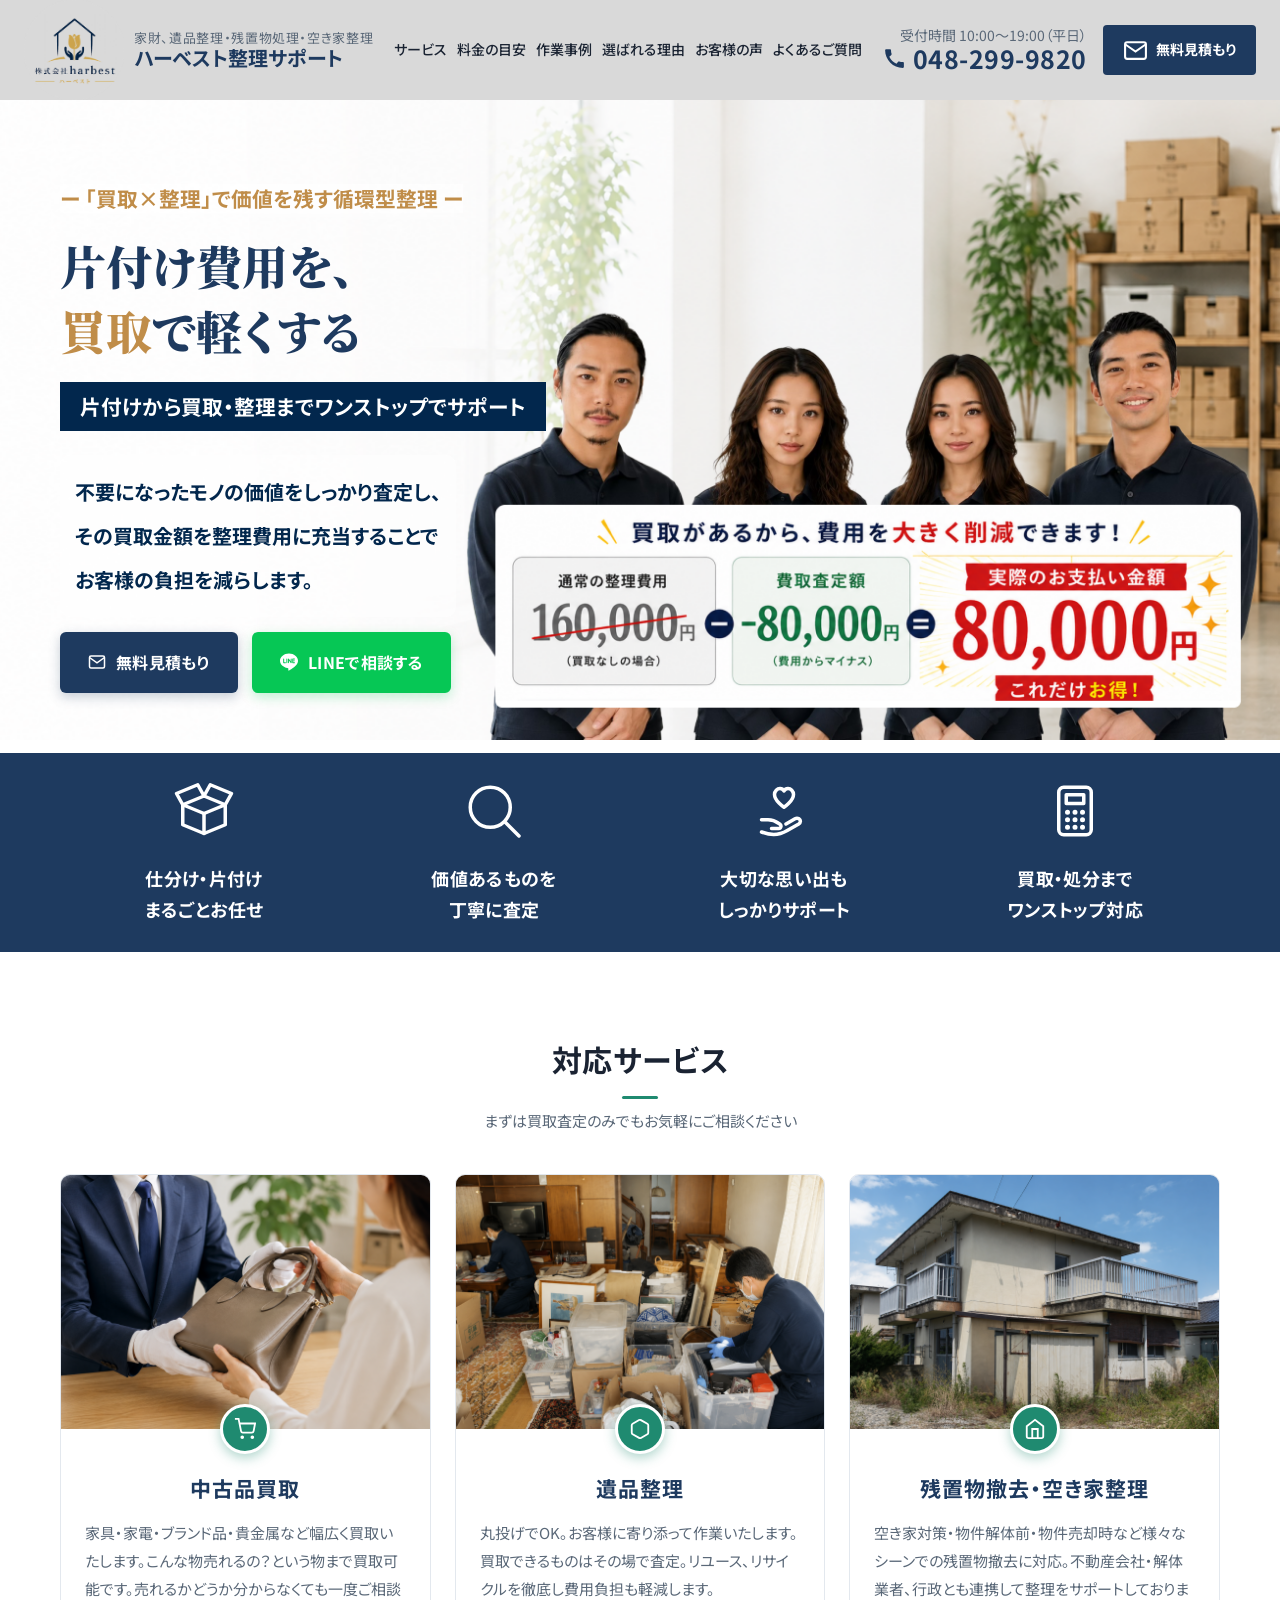
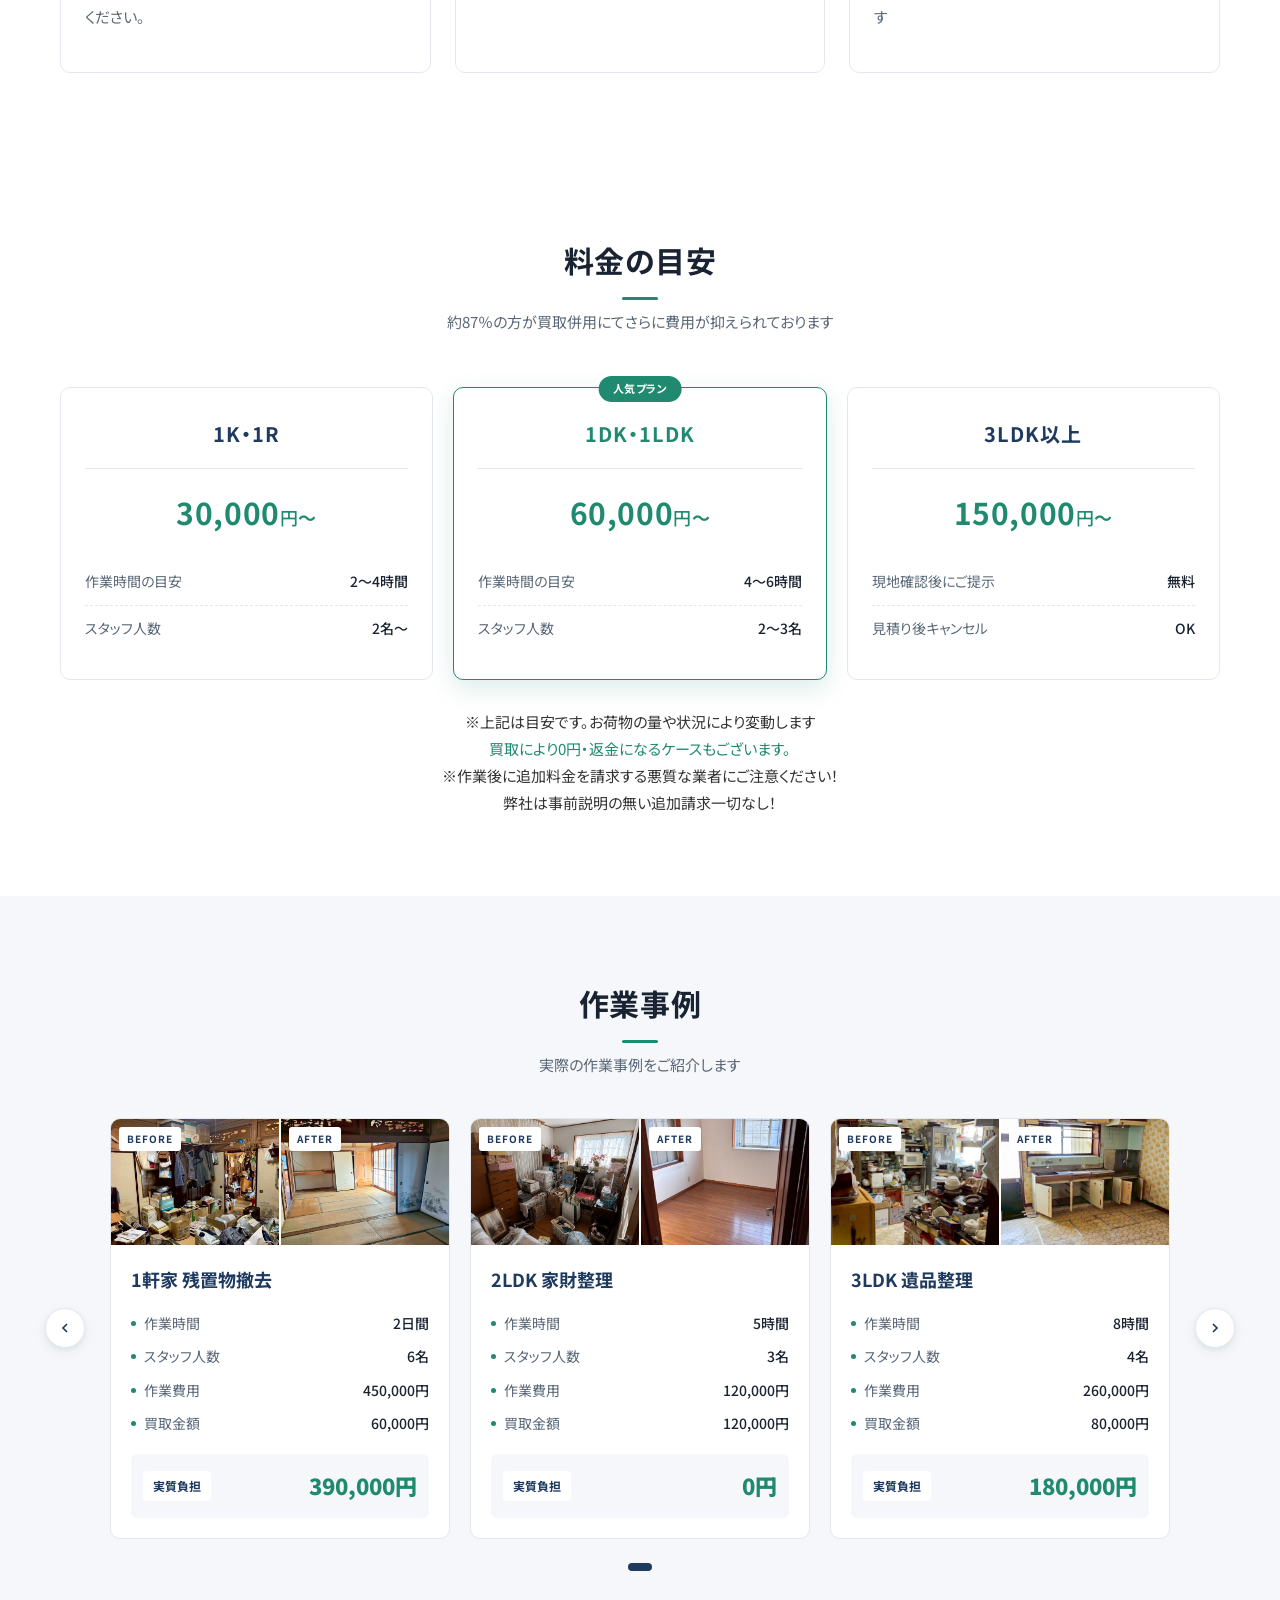
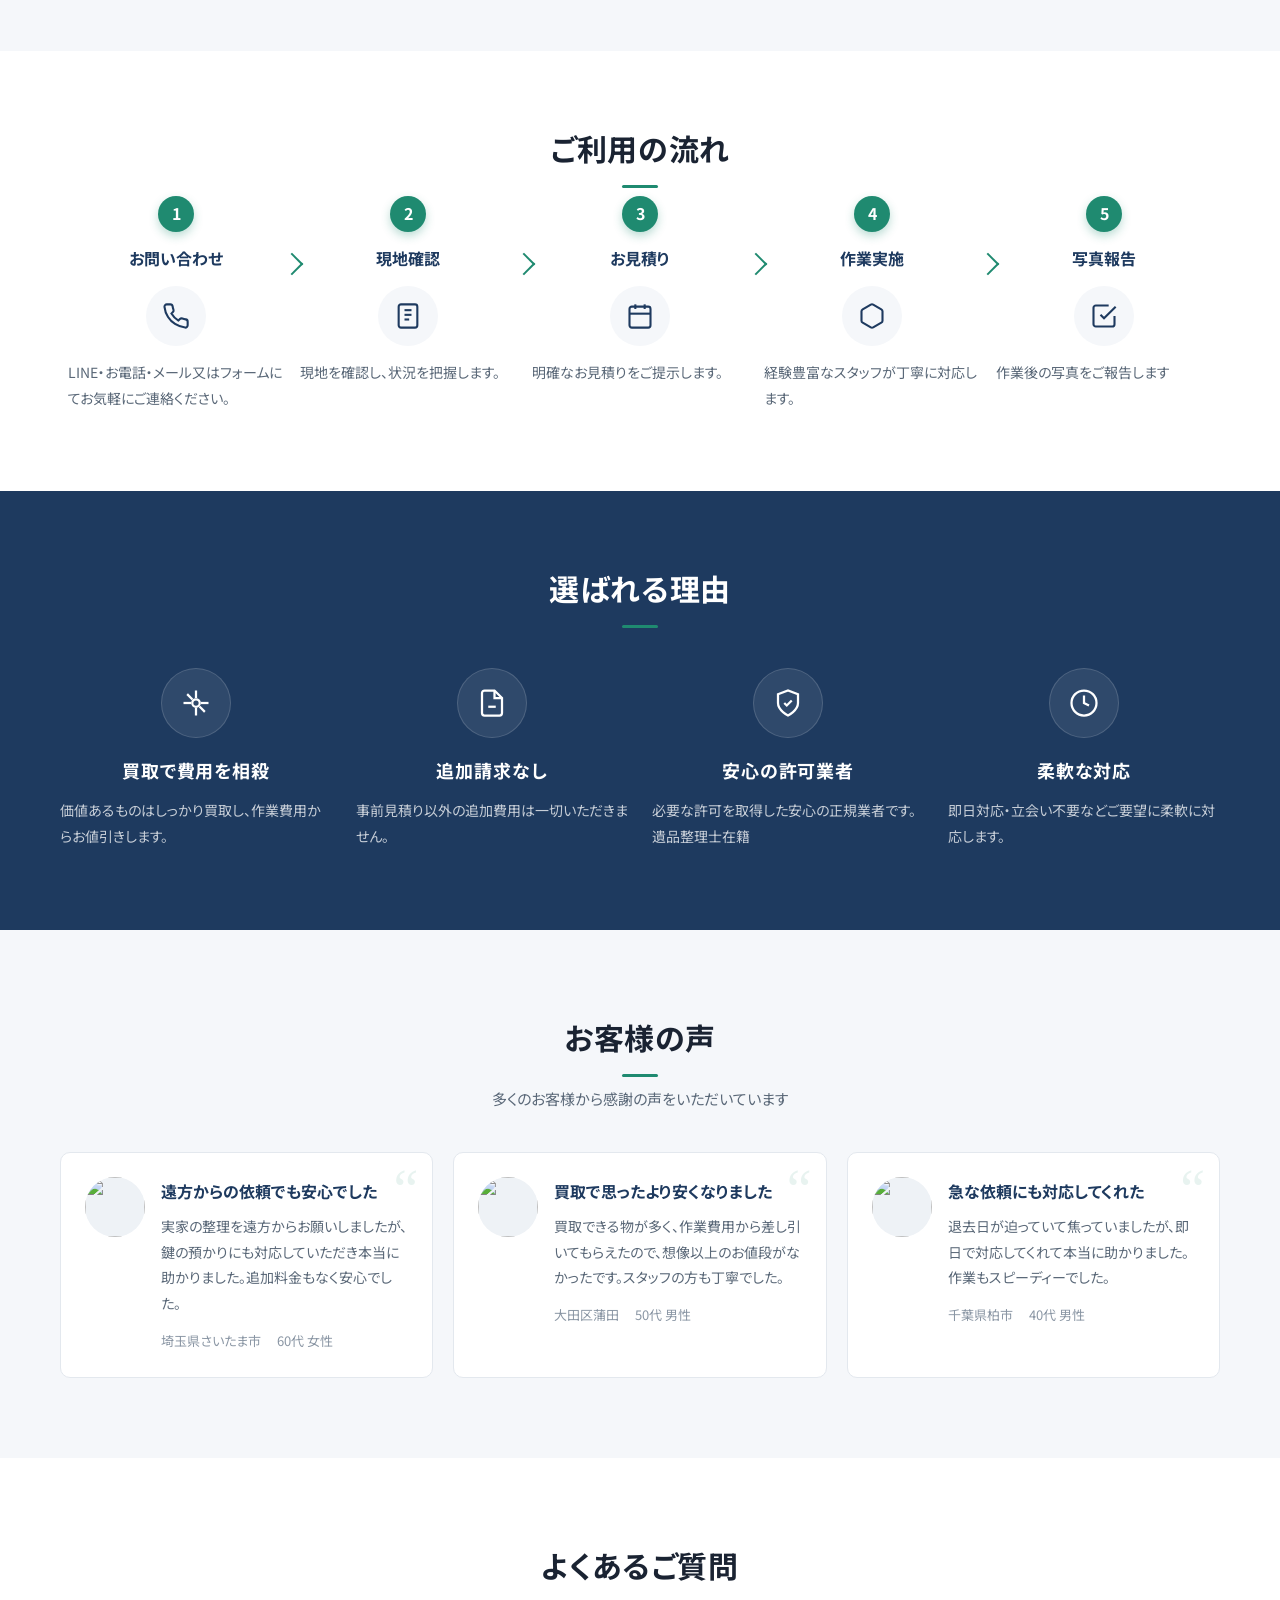
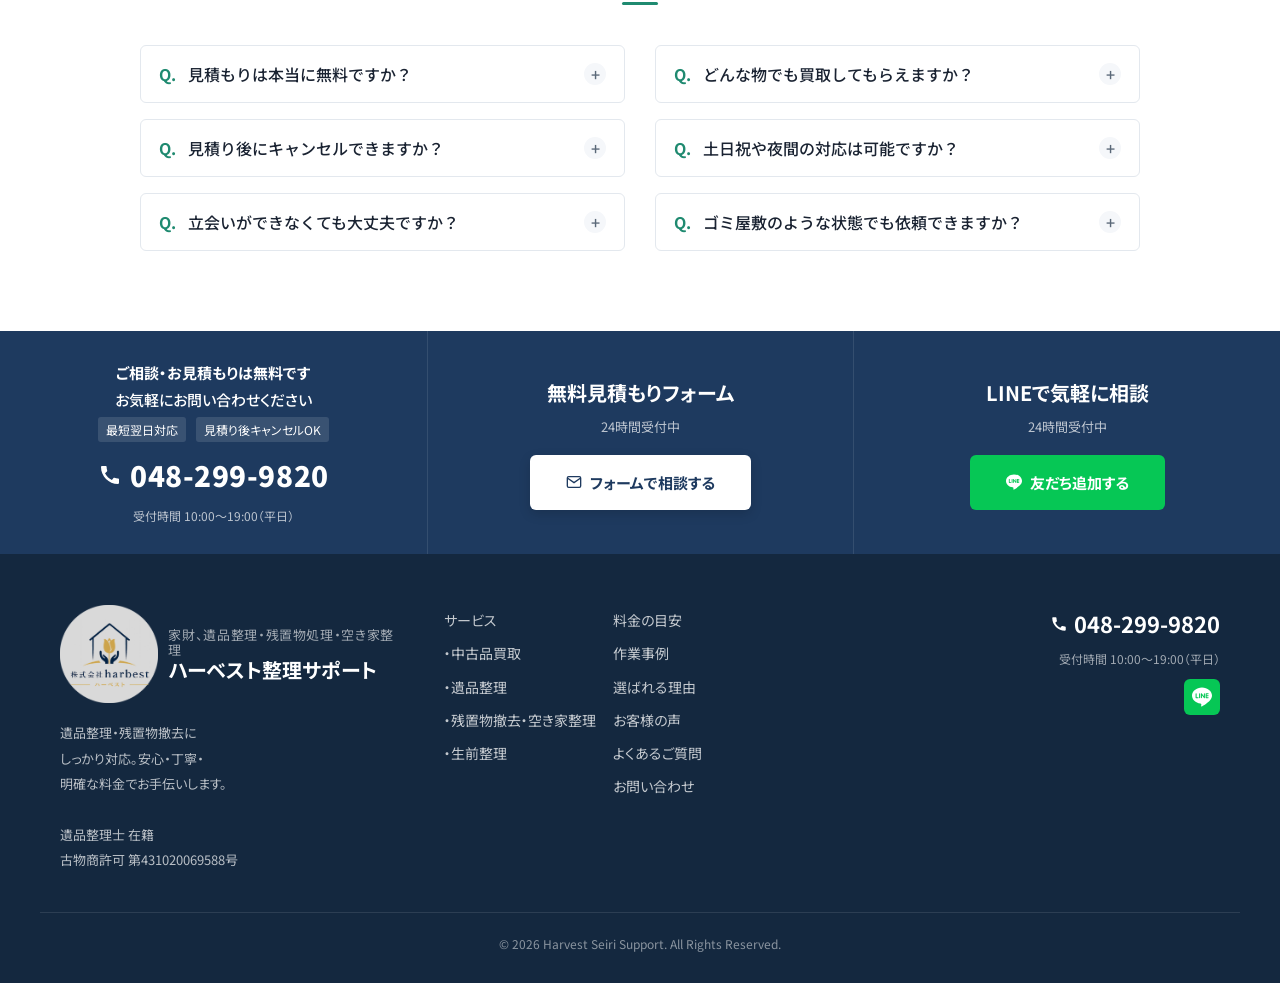
==== commit fba5a66b: "TOPページ作成" ====
--- a/index.html
+++ b/index.html
@@ -1,305 +1,652 @@
 <!DOCTYPE html>
 <html lang="ja">
 <head>
-  <meta charset="UTF-8">
-  <meta name="viewport" content="width=device-width, initial-scale=1.0">
-  <meta name="description" content="遺品整理・残置物撤去・中古品買取はハーベスト整理サポートへ。買取対応で費用を抑え、最短即日対応。立会い不要・鍵預かりOK。">
-  <title>ハーベスト整理サポート | 遺品整理・残置物撤去・買取</title>
-  <link rel="stylesheet" href="style.css">
+<meta charset="UTF-8">
+<meta name="viewport" content="width=device-width, initial-scale=1.0">
+<meta name="description" content="埼玉・東京・千葉・神奈川の家財、遺品整理は「ハーベスト整理サポート」へ。買取対応で費用負担を軽減。追加請求なし、最短翌日対応、立会い不要・鍵預かりもOK。">
+<title>ハーベスト整理サポート | 埼玉・東京・千葉・神奈川の出張買取、家財整理、遺品整理、残置物撤去</title>
+<link rel="preconnect" href="https://fonts.googleapis.com">
+<link rel="preconnect" href="https://fonts.gstatic.com" crossorigin>
+<link href="https://fonts.googleapis.com/css2?family=Noto+Sans+JP:wght@400;500;700;900&family=Noto+Serif+JP:wght@500;700&display=swap" rel="stylesheet">
+<link rel="stylesheet" href="style.css" />
 </head>
 <body>
 
-<!-- HEADER -->
+<!-- =========================================
+     Header
+     ========================================= -->
 <header class="header">
-  <div class="inner">
-    <div class="header__inner">
-      <a href="#" class="header__logo">ハーベスト<span>整理サポート</span></a>
-      <nav class="header__nav">
-        <a href="#services">サービス</a>
-        <a href="#pricing">料金</a>
-        <a href="#results">実績</a>
-        <a href="#contact">お問い合わせ</a>
-      </nav>
-      <a href="#contact" class="header__cta">無料査定</a>
-      <div class="header__hamburger" aria-label="メニュー">
-        <span></span><span></span><span></span>
-      </div>
+  <div class="header-inner">
+    <a href="#" class="logo">
+      <span class="logo-mark">
+        <img src="/images/logo.png" alt="">
+      </span>
+      <span class="logo-text">
+        <span class="logo-tag">家財、遺品整理・残置物処理・空き家整理</span>
+        <span class="logo-name">ハーベスト整理サポート</span>
+      </span>
+    </a>
+    <nav class="nav">
+      <a href="#services">サービス</a>
+      <a href="#pricing">料金の目安</a>
+      <a href="#cases">作業事例</a>
+      <a href="#reasons">選ばれる理由</a>
+      <a href="#voice">お客様の声</a>
+      <a href="#faq">よくあるご質問</a>
+    </nav>
+    <div class="header-cta">
+      <div class="header-tel">
+        <div class="header-tel-time">受付時間 10:00〜19:00（平日）</div>
+        <a href="tel:0482999820" class="header-tel-num">
+          <svg viewBox="0 0 24 24" fill="currentColor"><path d="M20.01 15.38c-1.23 0-2.42-.2-3.53-.56-.35-.12-.74-.03-1.01.24l-1.57 1.97c-2.83-1.35-5.48-3.9-6.89-6.83l1.95-1.66c.27-.28.35-.67.24-1.02-.37-1.11-.56-2.3-.56-3.53 0-.54-.45-.99-.99-.99H4.19C3.65 3 3 3.24 3 3.99 3 13.28 10.73 21 20.01 21c.71 0 .99-.63.99-1.18v-3.45c0-.54-.45-.99-.99-.99z"/></svg>
+          048-299-9820
+        </a>
+      </div>
+      <a href="#contact" class="btn-quote-header">
+        <svg viewBox="0 0 24 24" fill="none" stroke="currentColor" stroke-width="2"><path d="M4 4h16c1.1 0 2 .9 2 2v12c0 1.1-.9 2-2 2H4c-1.1 0-2-.9-2-2V6c0-1.1.9-2 2-2z"/><polyline points="22,6 12,13 2,6"/></svg>
+        無料見積もり
+      </a>
     </div>
   </div>
 </header>
 
-<!-- HERO -->
+<!-- =========================================
+     Hero
+     ========================================= -->
 <section class="hero">
-  <div class="hero__bg"></div>
-  <div class="hero__overlay"></div>
-  <div class="inner">
-    <div class="hero__content">
-      <h1 class="hero__catch">
-        遺品整理・残置物撤去、<br>買取で費用を抑えます
-      </h1>
-      <ul class="hero__subs">
-        <li class="hero__sub-item"><span class="hero__dot"></span>買取対応で実質負担を軽減</li>
-        <li class="hero__sub-item"><span class="hero__dot"></span>最短即日対応</li>
-        <li class="hero__sub-item"><span class="hero__dot"></span>立会い不要・鍵預かりOK</li>
+  <div class="container hero-inner">
+    <div class="hero-img-sp">
+      <img src="/images/mv_sp.png" alt="出張買取・遺品整理の作業風景とビフォーアフター" width="860" height="1334" loading="eager" fetchpriority="high">
+      <!-- <div class="hero-example">
+        <p class="hero-example-head">買取併用で賢く整理</p>
+        <p class="hero-example-head">例）<span class="hero-example-room">1DK・1LDK</span></p>
+        <div class="hero-example-cols">
+          <div class="hero-example-col">
+            <span class="hero-example-label">整理費用</span>
+            <span class="hero-example-price">160,000<span class="yen">円</span></span>
+          </div>
+          <div class="hero-example-col">
+            <span class="hero-example-label">買取査定額</span>
+            <span class="hero-example-price is-accent">-80,000<span class="yen">円</span></span>
+          </div>
+          <div class="hero-example-col">
+            <span class="hero-example-label">実際のお支払い</span>
+            <span class="hero-example-price is-accent">80,000<span class="yen">円</span></span>
+          </div>
+        </div>
+      </div> -->
+    </div>
+    <div class="hero-text">
+      <div class="hero-catchcopy">
+        <h1 class="hero-title">
+          <span class="small highlight hero-subcopy">ー 「買取×整理」で価値を残す循環型整理   ー</span>
+          片付け費用を、<br><span class="highlight">買取</span>で軽くする<br>
+          <span class="small hero-label">片付けから買取・整理までワンストップでサポート</span>
+        </h1>
+        <p class="hero-lead">不要になったモノの価値をしっかり査定し、<br>その買取金額を整理費用に充当することで<br>お客様の負担を減らします。</p>
+      </div>
+      <div class="hero-buttons">
+        <a href="#contact" class="btn btn-primary">
+          <svg viewBox="0 0 24 24" fill="none" stroke="currentColor" stroke-width="2"><path d="M4 4h16c1.1 0 2 .9 2 2v12c0 1.1-.9 2-2 2H4c-1.1 0-2-.9-2-2V6c0-1.1.9-2 2-2z"/><polyline points="22,6 12,13 2,6"/></svg>
+          無料見積もり
+        </a>
+        <a href="https://lin.ee/wHEN8pH" target="_blank" rel="noopener" class="btn btn-line">
+          <svg viewBox="0 0 24 24" fill="currentColor"><path d="M19.365 9.863c.349 0 .63.285.63.631 0 .345-.281.63-.63.63H17.61v1.125h1.755c.349 0 .63.283.63.63 0 .344-.281.629-.63.629h-2.386c-.345 0-.627-.285-.627-.629V8.108c0-.345.282-.63.63-.63h2.386c.346 0 .628.285.628.63 0 .349-.282.63-.63.63H17.61v1.125h1.755zm-3.855 3.016c0 .27-.174.51-.432.596-.064.021-.133.031-.199.031-.211 0-.391-.09-.51-.25l-2.443-3.317v2.94c0 .344-.279.629-.631.629-.346 0-.626-.285-.626-.629V8.108c0-.27.173-.51.43-.595.06-.023.136-.033.194-.033.195 0 .375.104.495.254l2.462 3.33V8.108c0-.345.282-.63.63-.63.345 0 .63.285.63.63v4.771zm-5.741 0c0 .344-.282.629-.631.629-.345 0-.627-.285-.627-.629V8.108c0-.345.282-.63.63-.63.346 0 .628.285.628.63v4.771zm-2.466.629H4.917c-.345 0-.63-.285-.63-.629V8.108c0-.345.285-.63.63-.63.348 0 .63.285.63.63v4.141h1.756c.348 0 .629.283.629.63 0 .344-.282.629-.629.629M24 10.314C24 4.943 18.615.572 12 .572S0 4.943 0 10.314c0 4.811 4.27 8.842 10.035 9.608.391.082.923.258 1.058.59.12.301.079.766.038 1.08l-.164 1.02c-.045.301-.24 1.186 1.049.645 1.291-.539 6.916-4.078 9.436-6.975C23.176 14.393 24 12.458 24 10.314"/></svg>
+          LINEで相談する
+        </a>
+      </div>
+    </div>
+  </div>
+</section>
+
+<!-- =========================================
+     Stats
+     ========================================= -->
+<section class="stats">
+  <div class="container stats-inner">
+    <div class="stat">
+      <span class="stat-icon"><svg viewBox="0 0 24 24" fill="none" stroke="#FFF" stroke-width="1.4" stroke-linecap="round" stroke-linejoin="round"><path d="M3.5 9.5 12 13l8.5-3.5v8L12 21l-8.5-3.5z"/><path d="M12 13v8"/><path d="M3.5 9.5 12 6l8.5 3.5"/><path d="M3.5 9.5 1 5l8.5-3.5L12 6"/><path d="M20.5 9.5 23 5l-8.5-3.5L12 6"/></svg></span>
+      <p class="stat-label">仕分け・片付け<br>まるごとお任せ</p>
+    </div>
+    <div class="stat">
+      <span class="stat-icon"><svg viewBox="0 0 24 24" fill="none" stroke="#FFF" stroke-width="1.4" stroke-linecap="round" stroke-linejoin="round"><circle cx="10.5" cy="10.5" r="8"/><path d="m16.4 16.4 5.6 5.6"/></svg></span>
+      <p class="stat-label">価値あるものを<br>丁寧に査定</p>
+    </div>
+    <div class="stat">
+      <span class="stat-icon"><svg viewBox="0 0 24 24" fill="none" stroke="#FFF" stroke-width="1.4" stroke-linecap="round" stroke-linejoin="round"><path d="M12 10.5S8.2 8 8.2 5.4C8.2 4 9.3 3 10.4 3c.7 0 1.3.4 1.6 1 .3-.6.9-1 1.6-1 1.1 0 2.2 1 2.2 2.4 0 2.6-3.8 5.1-3.8 5.1z"/><path d="M3 15.5h2.6c1.5 0 3 .5 4.2 1.4l.6.4c.7.5.4 1.7-.5 1.7H7"/><path d="M3 20.4c1.6.6 3.3 1 4.9 1 1.9 0 3.7-.6 5.4-1.6l4.6-2.6c.8-.5.9-1.6.1-2.1-.5-.3-1.1-.3-1.6 0l-3.6 2.1"/></svg></span>
+      <p class="stat-label">大切な思い出も<br>しっかりサポート</p>
+    </div>
+    <div class="stat">
+      <span class="stat-icon"><svg viewBox="0 0 24 24" fill="none" stroke="#FFF" stroke-width="1.4" stroke-linecap="round" stroke-linejoin="round"><rect x="5.5" y="2.5" width="13" height="19" rx="2"/><rect x="8.5" y="5.5" width="7" height="3.5"/><path d="M9 12.5h.01M12 12.5h.01M15 12.5h.01M9 15.5h.01M12 15.5h.01M15 15.5h.01M9 18.5h.01M12 18.5h.01M15 18.5h.01" stroke-width="2"/></svg></span>
+      <p class="stat-label">買取・処分まで<br>ワンストップ対応</p>
+    </div>
+  </div>
+</section>
+
+<!-- =========================================
+     Services
+     ========================================= -->
+<section id="services" class="services">
+  <div class="container">
+    <h2 class="section-title">対応サービス</h2>
+    <p class="section-subtitle">まずは買取査定のみでもお気軽にご相談ください</p>
+    <div class="services-grid">
+      <article class="service-card fade-in">
+        <div class="service-img">
+          <img src="/images/service-item1.png" alt="中古品買取">
+        </div>
+        <div class="service-icon-circle">
+          <svg viewBox="0 0 24 24" fill="none" stroke="currentColor" stroke-width="2"><circle cx="9" cy="21" r="1"/><circle cx="20" cy="21" r="1"/><path d="M1 1h4l2.68 13.39a2 2 0 0 0 2 1.61h9.72a2 2 0 0 0 2-1.61L23 6H6"/></svg>
+        </div>
+        <div class="service-body">
+          <h3 class="service-name">中古品買取</h3>
+          <p class="service-desc">家具・家電・ブランド品・貴金属など幅広く買取いたします。こんな物売れるの？という物まで買取可能です。売れるかどうか分からなくても一度ご相談ください。</p>
+          <!-- <span class="service-tag">まずはご相談ください</span> -->
+        </div>
+      </article>
+      <article class="service-card fade-in">
+        <div class="service-img">
+          <img src="/images/service-item2.png" alt="遺品整理">
+        </div>
+        <div class="service-icon-circle">
+          <svg viewBox="0 0 24 24" fill="none" stroke="currentColor" stroke-width="2"><path d="M21 16V8a2 2 0 0 0-1-1.73l-7-4a2 2 0 0 0-2 0l-7 4A2 2 0 0 0 3 8v8a2 2 0 0 0 1 1.73l7 4a2 2 0 0 0 2 0l7-4A2 2 0 0 0 21 16z"/></svg>
+        </div>
+        <div class="service-body">
+          <h3 class="service-name">遺品整理</h3>
+          <p class="service-desc">丸投げでOK。お客様に寄り添って作業いたします。買取できるものはその場で査定。リユース、リサイクルを徹底し費用負担も軽減します。</p>
+          <!-- <span class="service-tag">実家じまい、生前・遺品各種整理のご依頼はこちら</span> -->
+        </div>
+      </article>
+      <article class="service-card fade-in">
+        <div class="service-img">
+          <img src="/images/service-item3.png" alt="残置物撤去・空き家整理">
+        </div>
+        <div class="service-icon-circle">
+          <svg viewBox="0 0 24 24" fill="none" stroke="currentColor" stroke-width="2"><path d="M3 9l9-7 9 7v11a2 2 0 0 1-2 2H5a2 2 0 0 1-2-2z"/><polyline points="9 22 9 12 15 12 15 22"/></svg>
+        </div>
+        <div class="service-body">
+          <h3 class="service-name">残置物撤去・空き家整理</h3>
+          <p class="service-desc">空き家対策・物件解体前・物件売却時など様々なシーンでの残置物撤去に対応。不動産会社・解体業者、行政とも連携して整理をサポートしております</p>
+          <!-- <span class="service-tag">業者様はこちら</span> -->
+        </div>
+      </article>
+    </div>
+  </div>
+</section>
+
+<!-- =========================================
+     Pricing
+     ========================================= -->
+<section id="pricing" class="pricing">
+  <div class="container">
+    <h2 class="section-title">料金の目安</h2>
+    <p class="pricing-note">約87％の方が買取併用にて<br class="br-sp">さらに費用が抑えられております</p>
+    <div class="pricing-grid">
+      <div class="price-card fade-in">
+        <div class="price-card-head">1K・1R</div>
+        <div class="price-amount">30,000<span class="yen">円</span><span class="tilde">〜</span></div>
+        <div class="price-rows">
+          <div class="price-row"><span class="lbl">作業時間の目安</span><span class="val">2〜4時間</span></div>
+          <div class="price-row"><span class="lbl">スタッフ人数</span><span class="val">2名〜</span></div>
+        </div>
+      </div>
+      <div class="price-card price-card--featured fade-in">
+        <div class="price-card-head">1DK・1LDK</div>
+        <div class="price-amount">60,000<span class="yen">円</span><span class="tilde">〜</span></div>
+        <div class="price-rows">
+          <div class="price-row"><span class="lbl">作業時間の目安</span><span class="val">4〜6時間</span></div>
+          <div class="price-row"><span class="lbl">スタッフ人数</span><span class="val">2〜3名</span></div>
+        </div>
+      </div>
+      <div class="price-card fade-in">
+        <div class="price-card-head">3LDK以上</div>
+        <div class="price-amount">150,000<span class="yen">円</span><span class="tilde">〜</span></div>
+        <div class="price-rows">
+          <div class="price-row"><span class="lbl">現地確認後にご提示</span><span class="val">無料</span></div>
+          <div class="price-row"><span class="lbl">見積り後キャンセル</span><span class="val">OK</span></div>
+        </div>
+      </div>
+    </div>
+    <p class="price-disclaimer">※上記は目安です。お荷物の量や状況により変動します<br><span class="accent">買取により0円・返金になるケースもございます。</span><br>※作業後に追加料金を請求する悪質な業者にご注意ください！<br>弊社は事前説明の無い追加請求一切なし！</p>
+  </div>
+</section>
+
+<!-- =========================================
+     Cases
+     ========================================= -->
+<section id="cases" class="cases">
+  <div class="container">
+    <h2 class="section-title">作業事例</h2>
+    <p class="section-subtitle">実際の作業事例をご紹介します</p>
+    <div class="cases-wrapper">
+      <button class="carousel-btn prev" aria-label="前へ">
+        <svg viewBox="0 0 24 24" fill="none" stroke="currentColor" stroke-width="2.5"><polyline points="15 18 9 12 15 6"/></svg>
+      </button>
+      <div class="cases-track-container">
+        <div class="cases-track" id="casesTrack">
+          <article class="case-card">
+            <div class="case-imgs">
+              <div><span class="case-tag">BEFORE</span><img src="/images/caseimage1-before.jpg" alt=""></div>
+              <div><span class="case-tag">AFTER</span><img src="/images/caseimage1-after.jpg" alt=""></div>
+            </div>
+            <div class="case-body">
+              <h3 class="case-title">1軒家 残置物撤去</h3>
+              <div class="case-spec">
+                <div class="case-spec-row"><span class="dot"></span><span class="lbl">作業時間</span><span class="val">2日間</span></div>
+                <div class="case-spec-row"><span class="dot"></span><span class="lbl">スタッフ人数</span><span class="val">6名</span></div>
+                <div class="case-spec-row"><span class="dot"></span><span class="lbl">作業費用</span><span class="val">450,000円</span></div>
+                <div class="case-spec-row"><span class="dot"></span><span class="lbl">買取金額</span><span class="val">60,000円</span></div>
+              </div>
+              <div class="case-result"><span class="label">実質負担</span><span class="price">390,000円</span></div>
+            </div>
+          </article>
+          <article class="case-card">
+            <div class="case-imgs">
+              <div><span class="case-tag">BEFORE</span><img src="/images/caseimage2-before.jpg" alt=""></div>
+              <div><span class="case-tag">AFTER</span><img src="/images/caseimage2-after.jpg" alt=""></div>
+            </div>
+            <div class="case-body">
+              <h3 class="case-title">2LDK 家財整理</h3>
+              <div class="case-spec">
+                <div class="case-spec-row"><span class="dot"></span><span class="lbl">作業時間</span><span class="val">5時間</span></div>
+                <div class="case-spec-row"><span class="dot"></span><span class="lbl">スタッフ人数</span><span class="val">3名</span></div>
+                <div class="case-spec-row"><span class="dot"></span><span class="lbl">作業費用</span><span class="val">120,000円</span></div>
+                <div class="case-spec-row"><span class="dot"></span><span class="lbl">買取金額</span><span class="val">120,000円</span></div>
+              </div>
+              <div class="case-result"><span class="label">実質負担</span><span class="price">0円</span></div>
+            </div>
+          </article>
+          <article class="case-card">
+            <div class="case-imgs">
+              <div><span class="case-tag">BEFORE</span><img src="/images/caseimage3-before.jpg" alt=""></div>
+              <div><span class="case-tag">AFTER</span><img src="/images/caseimage3-after.jpg" alt=""></div>
+            </div>
+            <div class="case-body">
+              <h3 class="case-title">3LDK 遺品整理</h3>
+              <div class="case-spec">
+                <div class="case-spec-row"><span class="dot"></span><span class="lbl">作業時間</span><span class="val">8時間</span></div>
+                <div class="case-spec-row"><span class="dot"></span><span class="lbl">スタッフ人数</span><span class="val">4名</span></div>
+                <div class="case-spec-row"><span class="dot"></span><span class="lbl">作業費用</span><span class="val">260,000円</span></div>
+                <div class="case-spec-row"><span class="dot"></span><span class="lbl">買取金額</span><span class="val">80,000円</span></div>
+              </div>
+              <div class="case-result"><span class="label">実質負担</span><span class="price">180,000円</span></div>
+            </div>
+          </article>
+          <!-- <article class="case-card">
+            <div class="case-imgs">
+              <div><span class="case-tag">BEFORE</span><img src="https://images.unsplash.com/photo-1581235720704-06d3acfcb36f?w=400&q=70" alt=""></div>
+              <div><span class="case-tag">AFTER</span><img src="https://images.unsplash.com/photo-1554995207-c18c203602cb?w=400&q=70" alt=""></div>
+            </div>
+            <div class="case-body">
+              <h3 class="case-title">3LDK 遺品整理</h3>
+              <div class="case-spec">
+                <div class="case-spec-row"><span class="dot"></span><span class="lbl">作業時間</span><span class="val">8時間</span></div>
+                <div class="case-spec-row"><span class="dot"></span><span class="lbl">スタッフ人数</span><span class="val">4名</span></div>
+                <div class="case-spec-row"><span class="dot"></span><span class="lbl">作業費用</span><span class="val">180,000円</span></div>
+                <div class="case-spec-row"><span class="dot"></span><span class="lbl">買取金額</span><span class="val">75,000円</span></div>
+              </div>
+              <div class="case-result"><span class="label">実質負担</span><span class="price">105,000円</span></div>
+            </div>
+          </article> -->
+        </div>
+      </div>
+      <button class="carousel-btn next" aria-label="次へ">
+        <svg viewBox="0 0 24 24" fill="none" stroke="currentColor" stroke-width="2.5"><polyline points="9 18 15 12 9 6"/></svg>
+      </button>
+    </div>
+    <div class="carousel-dots" id="carouselDots"></div>
+  </div>
+</section>
+
+<!-- =========================================
+     Process
+     ========================================= -->
+<section class="process">
+  <div class="container">
+    <h2 class="section-title">ご利用の流れ</h2>
+    <div class="process-flow">
+      <div class="process-step fade-in">
+        <div class="process-num">1</div>
+        <div class="process-title">お問い合わせ</div>
+        <div class="process-icon"><svg viewBox="0 0 24 24" fill="none" stroke="currentColor" stroke-width="1.8"><path d="M22 16.92v3a2 2 0 0 1-2.18 2 19.79 19.79 0 0 1-8.63-3.07 19.5 19.5 0 0 1-6-6 19.79 19.79 0 0 1-3.07-8.67A2 2 0 0 1 4.11 2h3a2 2 0 0 1 2 1.72 12.84 12.84 0 0 0 .7 2.81 2 2 0 0 1-.45 2.11L8.09 9.91a16 16 0 0 0 6 6l1.27-1.27a2 2 0 0 1 2.11-.45 12.84 12.84 0 0 0 2.81.7A2 2 0 0 1 22 16.92z"/></svg></div>
+        <div class="process-desc">LINE・お電話・メール又はフォームにてお気軽にご連絡ください。</div>
+      </div>
+      <div class="process-step fade-in">
+        <div class="process-num">2</div>
+        <div class="process-title">現地確認</div>
+        <div class="process-icon"><svg viewBox="0 0 24 24" fill="none" stroke="currentColor" stroke-width="1.8"><rect x="4" y="2" width="16" height="20" rx="2"/><line x1="9" y1="7" x2="15" y2="7"/><line x1="9" y1="11" x2="15" y2="11"/><line x1="9" y1="15" x2="13" y2="15"/></svg></div>
+        <div class="process-desc">現地を確認し、状況を把握します。</div>
+      </div>
+      <div class="process-step fade-in">
+        <div class="process-num">3</div>
+        <div class="process-title">お見積り</div>
+        <div class="process-icon"><svg viewBox="0 0 24 24" fill="none" stroke="currentColor" stroke-width="1.8"><rect x="3" y="4" width="18" height="18" rx="2"/><line x1="16" y1="2" x2="16" y2="6"/><line x1="8" y1="2" x2="8" y2="6"/><line x1="3" y1="10" x2="21" y2="10"/></svg></div>
+        <div class="process-desc">明確なお見積りをご提示します。</div>
+      </div>
+      <div class="process-step fade-in">
+        <div class="process-num">4</div>
+        <div class="process-title">作業実施</div>
+        <div class="process-icon"><svg viewBox="0 0 24 24" fill="none" stroke="currentColor" stroke-width="1.8"><path d="M21 16V8a2 2 0 0 0-1-1.73l-7-4a2 2 0 0 0-2 0l-7 4A2 2 0 0 0 3 8v8a2 2 0 0 0 1 1.73l7 4a2 2 0 0 0 2 0l7-4A2 2 0 0 0 21 16z"/></svg></div>
+        <div class="process-desc">経験豊富なスタッフが丁寧に対応します。</div>
+      </div>
+      <div class="process-step fade-in">
+        <div class="process-num">5</div>
+        <div class="process-title">写真報告</div>
+        <div class="process-icon"><svg viewBox="0 0 24 24" fill="none" stroke="currentColor" stroke-width="1.8"><path d="M9 11l3 3L22 4"/><path d="M21 12v7a2 2 0 0 1-2 2H5a2 2 0 0 1-2-2V5a2 2 0 0 1 2-2h11"/></svg></div>
+        <div class="process-desc">作業後の写真をご報告します</div>
+      </div>
+    </div>
+  </div>
+</section>
+
+<!-- =========================================
+     Reasons
+     ========================================= -->
+<section id="reasons" class="reasons">
+  <div class="container">
+    <h2 class="section-title">選ばれる理由</h2>
+    <div class="reasons-grid">
+      <div class="reason fade-in">
+        <div class="reason-icon"><svg viewBox="0 0 24 24" fill="none" stroke="currentColor" stroke-width="1.8"><path d="M12 2v6"/><path d="M12 22v-6"/><path d="M4.93 4.93l4.24 4.24"/><path d="M14.83 14.83l4.24 4.24"/><path d="M2 12h6"/><path d="M22 12h-6"/><circle cx="12" cy="12" r="3"/></svg></div>
+        <div class="reason-title">買取で費用を相殺</div>
+        <div class="reason-desc">価値あるものはしっかり買取し、作業費用からお値引きします。</div>
+      </div>
+      <div class="reason fade-in">
+        <div class="reason-icon"><svg viewBox="0 0 24 24" fill="none" stroke="currentColor" stroke-width="1.8"><path d="M14 2H6a2 2 0 0 0-2 2v16a2 2 0 0 0 2 2h12a2 2 0 0 0 2-2V8z"/><polyline points="14 2 14 8 20 8"/><line x1="9" y1="15" x2="15" y2="15"/></svg></div>
+        <div class="reason-title">追加請求なし</div>
+        <div class="reason-desc">事前見積り以外の追加費用は一切いただきません。</div>
+      </div>
+      <div class="reason fade-in">
+        <div class="reason-icon"><svg viewBox="0 0 24 24" fill="none" stroke="currentColor" stroke-width="1.8"><path d="M12 22s8-4 8-10V5l-8-3-8 3v7c0 6 8 10 8 10z"/><path d="M9 12l2 2 4-4"/></svg></div>
+        <div class="reason-title">安心の許可業者</div>
+        <div class="reason-desc">必要な許可を取得した安心の正規業者です。遺品整理士在籍</div>
+      </div>
+      <div class="reason fade-in">
+        <div class="reason-icon"><svg viewBox="0 0 24 24" fill="none" stroke="currentColor" stroke-width="1.8"><circle cx="12" cy="12" r="10"/><polyline points="12 6 12 12 16 14"/></svg></div>
+        <div class="reason-title">柔軟な対応</div>
+        <div class="reason-desc">即日対応・立会い不要などご要望に柔軟に対応します。</div>
+      </div>
+    </div>
+  </div>
+</section>
+
+<!-- =========================================
+     Voice
+     ========================================= -->
+<section id="voice" class="voice">
+  <div class="container">
+    <h2 class="section-title">お客様の声</h2>
+    <p class="section-subtitle">多くのお客様から感謝の声をいただいています</p>
+    <div class="voice-grid">
+      <article class="voice-card fade-in">
+        <div class="voice-avatar"><img src="https://ui-avatars.com/api/?name=M+S&background=1E3A5F&color=fff&size=120&bold=true" alt=""></div>
+        <div class="voice-content">
+          <h3 class="voice-title">遠方からの依頼でも安心でした</h3>
+          <p class="voice-text">実家の整理を遠方からお願いしましたが、鍵の預かりにも対応していただき本当に助かりました。追加料金もなく安心でした。</p>
+          <div class="voice-meta"><span>埼玉県さいたま市</span><span>60代 女性</span></div>
+        </div>
+      </article>
+      <article class="voice-card fade-in">
+        <div class="voice-avatar"><img src="https://ui-avatars.com/api/?name=K+N&background=1F8A70&color=fff&size=120&bold=true" alt=""></div>
+        <div class="voice-content">
+          <h3 class="voice-title">買取で思ったより安くなりました</h3>
+          <p class="voice-text">買取できる物が多く、作業費用から差し引いてもらえたので、想像以上のお値段がなかったです。スタッフの方も丁寧でした。</p>
+          <div class="voice-meta"><span>大田区蒲田</span><span>50代 男性</span></div>
+        </div>
+      </article>
+      <article class="voice-card fade-in">
+        <div class="voice-avatar"><img src="https://ui-avatars.com/api/?name=T+H&background=2c4f7d&color=fff&size=120&bold=true" alt=""></div>
+        <div class="voice-content">
+          <h3 class="voice-title">急な依頼にも対応してくれた</h3>
+          <p class="voice-text">退去日が迫っていて焦っていましたが、即日で対応してくれて本当に助かりました。作業もスピーディーでした。</p>
+          <div class="voice-meta"><span>千葉県柏市</span><span>40代 男性</span></div>
+        </div>
+      </article>
+    </div>
+  </div>
+</section>
+
+<!-- =========================================
+     FAQ
+     ========================================= -->
+<section id="faq" class="faq">
+  <div class="container">
+    <h2 class="section-title">よくあるご質問</h2>
+    <p class="section-subtitle"></p>
+    <div class="faq-grid">
+      <div class="faq-item">
+        <button class="faq-q"><span class="faq-q-mark">Q.</span><span class="faq-q-text">見積もりは本当に無料ですか？</span><span class="faq-q-toggle">+</span></button>
+        <div class="faq-a"><div class="faq-a-inner">はい。現地確認・お電話・写真でのお見積りは全て無料です。お見積り後のキャンセルも費用は発生しません。</div></div>
+      </div>
+      <div class="faq-item">
+        <button class="faq-q"><span class="faq-q-mark">Q.</span><span class="faq-q-text">どんな物でも買取してもらえますか？</span><span class="faq-q-toggle">+</span></button>
+        <div class="faq-a"><div class="faq-a-inner">家具・家電・貴金属・ブランド品など幅広く対応しております。査定の結果、買取困難な物については処分料金で対応します。</div></div>
+      </div>
+      <div class="faq-item">
+        <button class="faq-q"><span class="faq-q-mark">Q.</span><span class="faq-q-text">見積り後にキャンセルできますか？</span><span class="faq-q-toggle">+</span></button>
+        <div class="faq-a"><div class="faq-a-inner">はい、可能です。お見積り後のキャンセル料は一切いただいておりませんのでご安心ください。</div></div>
+      </div>
+      <div class="faq-item">
+        <button class="faq-q"><span class="faq-q-mark">Q.</span><span class="faq-q-text">土日祝や夜間の対応は可能ですか？</span><span class="faq-q-toggle">+</span></button>
+        <div class="faq-a"><div class="faq-a-inner">お電話の受付は平日10:00〜19:00です。お問い合わせフォーム・LINEは24時間受け付けておりますので、土日祝・夜間はそちらからお気軽にご連絡ください。</div></div>
+      </div>
+      <div class="faq-item">
+        <button class="faq-q"><span class="faq-q-mark">Q.</span><span class="faq-q-text">立会いができなくても大丈夫ですか？</span><span class="faq-q-toggle">+</span></button>
+        <div class="faq-a"><div class="faq-a-inner">立会い不要・鍵預かりにも対応しております。遠方の方からのご依頼も多くいただいておりますのでご安心ください。</div></div>
+      </div>
+      <div class="faq-item">
+        <button class="faq-q"><span class="faq-q-mark">Q.</span><span class="faq-q-text">ゴミ屋敷のような状態でも依頼できますか？</span><span class="faq-q-toggle">+</span></button>
+        <div class="faq-a"><div class="faq-a-inner">問題なく対応可能です。状況に応じて適切な人員と機材で作業しますので、まずはお気軽にご相談ください。</div></div>
+      </div>
+    </div>
+  </div>
+</section>
+
+<!-- =========================================
+     CTA Block
+     ========================================= -->
+<section id="contact" class="cta-block">
+  <div class="cta-inner">
+    <div class="cta-tel">
+      <div class="cta-tel-text">
+        <div class="cta-tel-headline"><span class="em">ご相談・お見積もりは無料です</span><br>お気軽にお問い合わせください</div>
+        <div class="cta-tel-tags"><span>最短翌日対応</span><span>見積り後キャンセルOK</span></div>
+        <a href="tel:0482999820" class="cta-tel-num">
+          <svg viewBox="0 0 24 24" fill="currentColor"><path d="M20.01 15.38c-1.23 0-2.42-.2-3.53-.56-.35-.12-.74-.03-1.01.24l-1.57 1.97c-2.83-1.35-5.48-3.9-6.89-6.83l1.95-1.66c.27-.28.35-.67.24-1.02-.37-1.11-.56-2.3-.56-3.53 0-.54-.45-.99-.99-.99H4.19C3.65 3 3 3.24 3 3.99 3 13.28 10.73 21 20.01 21c.71 0 .99-.63.99-1.18v-3.45c0-.54-.45-.99-.99-.99z"/></svg>
+          048-299-9820
+        </a>
+        <div class="cta-tel-time">受付時間 10:00〜19:00（平日）</div>
+      </div>
+    </div>
+    <div class="cta-form">
+      <div class="cta-form-title">無料見積もりフォーム</div>
+      <div class="cta-form-sub">24時間受付中</div>
+      <a href="contact.html" class="cta-form-btn">
+        <svg viewBox="0 0 24 24" fill="none" stroke="currentColor" stroke-width="2"><path d="M4 4h16c1.1 0 2 .9 2 2v12c0 1.1-.9 2-2 2H4c-1.1 0-2-.9-2-2V6c0-1.1.9-2 2-2z"/><polyline points="22,6 12,13 2,6"/></svg>
+        フォームで相談する
+      </a>
+    </div>
+    <div class="cta-line">
+      <div class="cta-line-title">LINEで気軽に相談</div>
+      <div class="cta-line-sub">24時間受付中</div>
+      <a href="https://lin.ee/wHEN8pH" target="_blank" rel="noopener" class="cta-line-btn">
+        <svg viewBox="0 0 24 24" fill="currentColor"><path d="M19.365 9.863c.349 0 .63.285.63.631 0 .345-.281.63-.63.63H17.61v1.125h1.755c.349 0 .63.283.63.63 0 .344-.281.629-.63.629h-2.386c-.345 0-.627-.285-.627-.629V8.108c0-.345.282-.63.63-.63h2.386c.346 0 .628.285.628.63 0 .349-.282.63-.63.63H17.61v1.125h1.755zm-3.855 3.016c0 .27-.174.51-.432.596-.064.021-.133.031-.199.031-.211 0-.391-.09-.51-.25l-2.443-3.317v2.94c0 .344-.279.629-.631.629-.346 0-.626-.285-.626-.629V8.108c0-.27.173-.51.43-.595.06-.023.136-.033.194-.033.195 0 .375.104.495.254l2.462 3.33V8.108c0-.345.282-.63.63-.63.345 0 .63.285.63.63v4.771zm-5.741 0c0 .344-.282.629-.631.629-.345 0-.627-.285-.627-.629V8.108c0-.345.282-.63.63-.63.346 0 .628.285.628.63v4.771zm-2.466.629H4.917c-.345 0-.63-.285-.63-.629V8.108c0-.345.285-.63.63-.63.348 0 .63.285.63.63v4.141h1.756c.348 0 .629.283.629.63 0 .344-.282.629-.629.629M24 10.314C24 4.943 18.615.572 12 .572S0 4.943 0 10.314c0 4.811 4.27 8.842 10.035 9.608.391.082.923.258 1.058.59.12.301.079.766.038 1.08l-.164 1.02c-.045.301-.24 1.186 1.049.645 1.291-.539 6.916-4.078 9.436-6.975C23.176 14.393 24 12.458 24 10.314"/></svg>
+        友だち追加する
+      </a>
+    </div>
+  </div>
+</section>
+
+<!-- =========================================
+     Footer
+     ========================================= -->
+<footer class="footer">
+  <div class="container footer-inner">
+    <div class="footer-brand">
+      <div class="logo">
+        <span class="logo-mark">
+          <img src="/images/logo.png" alt="">
+        </span>
+        <span class="logo-text">
+          <span class="logo-tag">家財、遺品整理・残置物処理・空き家整理</span>
+          <span class="logo-name">ハーベスト整理サポート</span>
+        </span>
+      </div>
+      <p class="footer-info">
+        遺品整理・残置物撤去に<br>
+        しっかり対応。安心・丁寧・<br>
+        明確な料金でお手伝いします。<br><br>
+        遺品整理士 在籍<br>
+        古物商許可 第431020069588号
+      </p>
+    </div>
+    <div class="footer-nav">
+      <ul class="footer-nav-col">
+        <li><a href="#services">サービス</a></li>
+        <li><a href="#services">・中古品買取</a></li>
+        <li><a href="#services">・遺品整理</a></li>
+        <li><a href="#services">・残置物撤去・<br class="br-sp">空き家整理</a></li>
+        <li><a href="#services">・生前整理</a></li>
       </ul>
-      <div class="hero__cta">
-        <a href="#contact" class="btn btn--green">無料査定を依頼する</a>
-        <a href="#line-contact" class="btn btn--line">LINE で相談する</a>
-      </div>
-    </div>
-  </div>
-</section>
-
-<!-- STRONG POINT -->
-<section class="section section--navy">
-  <div class="inner">
-    <div class="sec-head">
-      <p class="sec-label sec-label--light">OUR STRENGTH</p>
-      <h2 class="sec-title sec-title--light">買取で費用を抑えられる理由</h2>
-      <p class="sec-sub sec-sub--light">他社との違いがここにあります</p>
-    </div>
-    <p class="sp-body">
-      当社では、不用品の中から価値のある物をしっかり査定し、買取することで作業費用を抑えることが可能です。<br>
-      そのため、通常の遺品整理よりもご負担を軽減できるケースが多くございます。
-    </p>
-    <div class="sp-cards">
-      <div class="sp-card">
-        <div class="sp-card__num">01</div>
-        <p class="sp-card__title">買取で費用を相殺</p>
-        <p class="sp-card__desc">不用品の中から価値ある物を査定・買取し、作業費用に充当します</p>
-      </div>
-      <div class="sp-card">
-        <div class="sp-card__num">02</div>
-        <p class="sp-card__title">明確な事前見積り</p>
-        <p class="sp-card__desc">作業前に必ずお見積りをご提示。追加費用は一切いただきません</p>
-      </div>
-      <div class="sp-card">
-        <div class="sp-card__num">03</div>
-        <p class="sp-card__title">最短即日・柔軟対応</p>
-        <p class="sp-card__desc">急なご依頼にも対応。立会い不要・鍵預かりでお客様の負担を最小限に</p>
-      </div>
-    </div>
-  </div>
-</section>
-
-<!-- SERVICES -->
-<section class="section section--gray" id="services">
-  <div class="inner">
-    <div class="sec-head">
-      <p class="sec-label">SERVICES</p>
-      <h2 class="sec-title">対応サービス</h2>
-      <p class="sec-sub">まずは買取だけでもご相談ください</p>
-    </div>
-    <div class="service-cards">
-      <div class="service-card">
-        <div class="service-card__img"><!-- TODO: images/service-kaitori.jpg --></div>
-        <div class="service-card__body">
-          <span class="service-card__badge">入口・まずはここから</span>
-          <h3 class="service-card__title">中古品買取</h3>
-          <p class="service-card__desc">家具・家電・ブランド品・貴金属など幅広く買取。売れるかどうか分からなくてもお気軽にご相談ください。</p>
-          <p class="service-card__hl">まずは買取査定のみも可能です</p>
-        </div>
-      </div>
-      <div class="service-card">
-        <div class="service-card__img"><!-- TODO: images/service-ihin.jpg --></div>
-        <div class="service-card__body">
-          <span class="service-card__badge">収益の軸・本命</span>
-          <h3 class="service-card__title">遺品整理</h3>
-          <p class="service-card__desc">仕分け・搬出・処分まで一括対応。買取できるものはその場で査定し、費用から差し引きます。</p>
-          <p class="service-card__hl">仕分け・搬出・処分まで一括対応</p>
-        </div>
-      </div>
-      <div class="service-card">
-        <div class="service-card__img"><!-- TODO: images/service-zanchi.jpg --></div>
-        <div class="service-card__body">
-          <span class="service-card__badge">不動産・法人向け</span>
-          <h3 class="service-card__title">残置物撤去・空き家整理</h3>
-          <p class="service-card__desc">空き家・賃貸退去後の残置物撤去に対応。不動産会社・管理会社からのご依頼も歓迎します。</p>
-          <p class="service-card__hl">生前整理・空き家整理も対応</p>
-        </div>
-      </div>
-    </div>
-  </div>
-</section>
-
-<!-- PRICING -->
-<section class="section" id="pricing">
-  <div class="inner">
-    <div class="sec-head">
-      <p class="sec-label">PRICING</p>
-      <h2 class="sec-title">料金の目安</h2>
-      <p class="sec-sub">買取査定の結果によりさらに費用が抑えられます</p>
-    </div>
-    <div class="pricing-grid">
-      <div class="price-card">
-        <div class="price-card__head">
-          <p class="price-card__room">1K・1R</p>
-          <p class="price-card__amount">30,000円<span>〜</span></p>
-        </div>
-        <div class="price-card__body">
-          <div class="price-card__row"><span>作業時間の目安</span><span>2〜4時間</span></div>
-          <div class="price-card__row"><span>スタッフ人数</span><span>2名〜</span></div>
-        </div>
-      </div>
-      <div class="price-card">
-        <div class="price-card__head">
-          <p class="price-card__room">1LDK・2K</p>
-          <p class="price-card__amount">60,000円<span>〜</span></p>
-        </div>
-        <div class="price-card__body">
-          <div class="price-card__row"><span>作業時間の目安</span><span>4〜6時間</span></div>
-          <div class="price-card__row"><span>スタッフ人数</span><span>2〜3名</span></div>
-        </div>
-      </div>
-      <div class="price-card">
-        <div class="price-card__head">
-          <p class="price-card__room">2LDK以上</p>
-          <p class="price-card__amount">要<span>お見積り</span></p>
-        </div>
-        <div class="price-card__body">
-          <div class="price-card__row"><span>現地確認後にご提示</span><span>無料</span></div>
-          <div class="price-card__row"><span>見積り後キャンセル</span><span>OK</span></div>
-        </div>
-      </div>
-    </div>
-    <p class="price-note">
-      買取により<strong>無料〜逆にお支払いが発生するケース</strong>もございます
-    </p>
-  </div>
-</section>
-
-<!-- RESULTS -->
-<section class="section section--navy" id="results">
-  <div class="inner">
-    <div class="sec-head">
-      <p class="sec-label sec-label--light">GALLERY</p>
-      <h2 class="sec-title sec-title--light">作業実績ギャラリー</h2>
-      <p class="sec-sub sec-sub--light">丁寧な作業で、きれいに仕上げます</p>
-    </div>
-    <div class="gallery-grid">
-      <div class="gallery-item">
-        <div class="gallery-img"><!-- TODO: images/gallery-01.jpg --></div>
-        <p class="gallery-caption">遺品整理の作業風景</p>
-      </div>
-      <div class="gallery-item">
-        <div class="gallery-img"><!-- TODO: images/gallery-02.jpg --></div>
-        <p class="gallery-caption">買取品の査定風景</p>
-      </div>
-      <div class="gallery-item">
-        <div class="gallery-img"><!-- TODO: images/gallery-03.jpg --></div>
-        <p class="gallery-caption">空き家の搬出作業</p>
-      </div>
-      <div class="gallery-item">
-        <div class="gallery-img"><!-- TODO: images/gallery-04.jpg --></div>
-        <p class="gallery-caption">残置物の撤去</p>
-      </div>
-      <div class="gallery-item">
-        <div class="gallery-img"><!-- TODO: images/gallery-05.jpg --></div>
-        <p class="gallery-caption">家具・家電の買取</p>
-      </div>
-      <div class="gallery-item">
-        <div class="gallery-img"><!-- TODO: images/gallery-06.jpg --></div>
-        <p class="gallery-caption">整理後のきれいな室内</p>
-      </div>
-    </div>
-  </div>
-</section>
-
-<!-- WARNING -->
-<section class="section section--gray">
-  <div class="inner">
-    <div class="sec-head">
-      <p class="sec-label">MISTAKE</p>
-      <h2 class="sec-title">よくある失敗</h2>
-      <p class="sec-sub">整理を依頼する前に知っておきたいこと</p>
-    </div>
-    <div class="failure-list">
-      <div class="failure-item">
-        <div class="failure-num">01</div>
-        <div class="failure-body">
-          <h3 class="failure-title">価値あるものを先に処分してしまった</h3>
-          <p class="failure-desc">「どうせ売れない」と思って整理を進めてしまい、後から買取できたものがあると気づくケースがあります。整理の前に一度査定を受けるだけで、費用を大幅に抑えられます。</p>
-          <p class="failure-tip">まずは買取査定から。価値を見極めてから整理を進めましょう。</p>
-        </div>
-      </div>
-      <div class="failure-item">
-        <div class="failure-num">02</div>
-        <div class="failure-body">
-          <h3 class="failure-title">整理と買取を別々に頼んで費用が増えた</h3>
-          <p class="failure-desc">買取業者と整理業者を別々に手配すると、費用も日程も二重にかかります。セットで依頼すれば買取分を作業費に充当でき、実質の支払いを最小限に抑えられます。</p>
-          <p class="failure-tip">買取＋整理をセット依頼で、トータルコストを削減できます。</p>
-        </div>
-      </div>
-    </div>
-    <p class="warning-positive">
-      当社では買取査定と整理作業をセット対応。価値あるものを見逃さず、費用を最小限に抑えます。
-    </p>
-  </div>
-</section>
-
-<!-- CONTACT -->
-<section class="section section--navy-light" id="contact">
-  <div class="inner">
-    <div class="sec-head">
-      <p class="sec-label sec-label--light">CONTACT</p>
-      <h2 class="sec-title sec-title--light">まずはお気軽にご相談ください</h2>
-      <p class="sec-sub sec-sub--light">買取だけでも、整理のご相談でも、どちらでも大丈夫です</p>
-    </div>
-    <div class="contact-stack">
-
-      <!-- 買取査定（TODO: LINE URL・Formspree ID を差し替え） -->
-      <div class="contact-card contact-card--light">
-        <p class="contact-card__label">まずは気軽に</p>
-        <h3 class="contact-card__title">無料買取査定</h3>
-        <p class="contact-card__sub">売れるかわからなくてもOK。まずは査定だけでも</p>
-        <!-- TODO: href に LINE公式アカウントURL を設定 -->
-        <a href="#" class="btn--line-big btn--line-big--light">LINE で査定を依頼する</a>
-        <p class="line-note line-note--dark">友だち追加後、メッセージをお送りください</p>
-        <div class="contact-divider contact-divider--dark">またはフォームで</div>
-        <form class="form-group" action="https://formspree.io/f/XXXXXXXX" method="POST">
-          <input class="form-input" type="text" name="name" placeholder="お名前" required>
-          <input class="form-input" type="tel" name="tel" placeholder="電話番号またはメールアドレス" required>
-          <input class="form-input" type="text" name="item" placeholder="買取したい物の概要（例：家具・家電など）">
-          <button class="btn--submit btn--submit-light" type="submit">無料査定を依頼する</button>
-        </form>
-      </div>
-
-      <!-- 整理相談（TODO: LINE URL・Formspree ID を差し替え） -->
-      <div class="contact-card contact-card--navy" id="line-contact">
-        <p class="contact-card__label">しっかり相談したい方は</p>
-        <h3 class="contact-card__title">整理・撤去の相談</h3>
-        <p class="contact-card__sub">遺品整理・残置物撤去のご相談はこちら</p>
-        <!-- TODO: href に LINE公式アカウントURL を設定 -->
-        <a href="#" class="btn--line-big">LINE で相談する</a>
-        <p class="line-note">友だち追加後、メッセージをお送りください</p>
-        <div class="contact-divider">またはフォームで</div>
-        <form class="form-group" action="https://formspree.io/f/YYYYYYYY" method="POST">
-          <input class="form-input" type="text" name="name" placeholder="お名前" required>
-          <input class="form-input" type="tel" name="tel" placeholder="電話番号" required>
-          <textarea class="form-textarea" name="message" placeholder="ご相談内容（間取り・エリア・ご希望日など）"></textarea>
-          <button class="btn--submit btn--submit-dark" type="submit">整理の相談をする</button>
-        </form>
-      </div>
-
-    </div>
-  </div>
-</section>
-
-<!-- FOOTER -->
-<footer class="footer">
-  <div class="inner">
-    <div class="footer__inner">
-      <p class="footer__logo">ハーベスト<span>整理サポート</span></p>
-      <nav class="footer__nav">
-        <a href="#services">サービス</a>
-        <a href="#pricing">料金</a>
-        <a href="#results">実績</a>
-        <a href="#contact">お問い合わせ</a>
-      </nav>
-    </div>
-    <p class="footer__copy">© 2026 ハーベスト整理サポート All Rights Reserved.</p>
+      <ul class="footer-nav-col">
+        <li><a href="#pricing">料金の目安</a></li>
+        <li><a href="#cases">作業事例</a></li>
+        <li><a href="#reasons">選ばれる理由</a></li>
+        <li><a href="#voice">お客様の声</a></li>
+        <li><a href="#faq">よくあるご質問</a></li>
+        <li><a href="#contact">お問い合わせ</a></li>
+      </ul>
+    </div>
+    <div class="footer-contact">
+      <div class="footer-tel-num">
+        <svg viewBox="0 0 24 24" fill="currentColor"><path d="M20.01 15.38c-1.23 0-2.42-.2-3.53-.56-.35-.12-.74-.03-1.01.24l-1.57 1.97c-2.83-1.35-5.48-3.9-6.89-6.83l1.95-1.66c.27-.28.35-.67.24-1.02-.37-1.11-.56-2.3-.56-3.53 0-.54-.45-.99-.99-.99H4.19C3.65 3 3 3.24 3 3.99 3 13.28 10.73 21 20.01 21c.71 0 .99-.63.99-1.18v-3.45c0-.54-.45-.99-.99-.99z"/></svg>
+        048-299-9820
+      </div>
+      <div class="footer-tel-time">受付時間 10:00〜19:00（平日）</div>
+      <a href="https://lin.ee/wHEN8pH" target="_blank" rel="noopener" class="footer-line">
+        <svg viewBox="0 0 24 24" fill="currentColor" width="20" height="20"><path d="M19.365 9.863c.349 0 .63.285.63.631 0 .345-.281.63-.63.63H17.61v1.125h1.755c.349 0 .63.283.63.63 0 .344-.281.629-.63.629h-2.386c-.345 0-.627-.285-.627-.629V8.108c0-.345.282-.63.63-.63h2.386c.346 0 .628.285.628.63 0 .349-.282.63-.63.63H17.61v1.125h1.755zm-3.855 3.016c0 .27-.174.51-.432.596-.064.021-.133.031-.199.031-.211 0-.391-.09-.51-.25l-2.443-3.317v2.94c0 .344-.279.629-.631.629-.346 0-.626-.285-.626-.629V8.108c0-.27.173-.51.43-.595.06-.023.136-.033.194-.033.195 0 .375.104.495.254l2.462 3.33V8.108c0-.345.282-.63.63-.63.345 0 .63.285.63.63v4.771zm-5.741 0c0 .344-.282.629-.631.629-.345 0-.627-.285-.627-.629V8.108c0-.345.282-.63.63-.63.346 0 .628.285.628.63v4.771zm-2.466.629H4.917c-.345 0-.63-.285-.63-.629V8.108c0-.345.285-.63.63-.63.348 0 .63.285.63.63v4.141h1.756c.348 0 .629.283.629.63 0 .344-.282.629-.629.629M24 10.314C24 4.943 18.615.572 12 .572S0 4.943 0 10.314c0 4.811 4.27 8.842 10.035 9.608.391.082.923.258 1.058.59.12.301.079.766.038 1.08l-.164 1.02c-.045.301-.24 1.186 1.049.645 1.291-.539 6.916-4.078 9.436-6.975C23.176 14.393 24 12.458 24 10.314"/></svg>
+      </a>
+    </div>
+  </div>
+  <div class="container footer-bottom">
+    © 2026 Harvest Seiri Support. All Rights Reserved.
   </div>
 </footer>
 
+<script>
+/* =========================================
+   FAQ Accordion
+   ========================================= */
+document.querySelectorAll('.faq-q').forEach(btn => {
+  btn.addEventListener('click', () => {
+    const item = btn.parentElement;
+    item.classList.toggle('open');
+  });
+});
+
+/* =========================================
+   Cases Carousel
+   ========================================= */
+(function() {
+  const track = document.getElementById('casesTrack');
+  const cards = track.querySelectorAll('.case-card');
+  const prevBtn = document.querySelector('.carousel-btn.prev');
+  const nextBtn = document.querySelector('.carousel-btn.next');
+  const dotsContainer = document.getElementById('carouselDots');
+
+  let currentIndex = 0;
+
+  function getVisibleCount() {
+    if (window.innerWidth <= 640) return 1;
+    if (window.innerWidth <= 1024) return 2;
+    return 3;
+  }
+
+  function getMaxIndex() {
+    return Math.max(0, cards.length - getVisibleCount());
+  }
+
+  function update() {
+    const visibleCount = getVisibleCount();
+    const maxIndex = getMaxIndex();
+    if (currentIndex > maxIndex) currentIndex = maxIndex;
+    const cardWidth = cards[0].getBoundingClientRect().width;
+    const gap = 20;
+    const offset = -(cardWidth + gap) * currentIndex;
+    track.style.transform = `translateX(${offset}px)`;
+    renderDots();
+  }
+
+  function renderDots() {
+    const visibleCount = getVisibleCount();
+    const dotCount = Math.max(1, cards.length - visibleCount + 1);
+    dotsContainer.innerHTML = '';
+    for (let i = 0; i < dotCount; i++) {
+      const dot = document.createElement('div');
+      dot.className = 'carousel-dot' + (i === currentIndex ? ' active' : '');
+      dot.addEventListener('click', () => {
+        currentIndex = i;
+        update();
+      });
+      dotsContainer.appendChild(dot);
+    }
+  }
+
+  prevBtn.addEventListener('click', () => {
+    if (currentIndex > 0) {
+      currentIndex--;
+      update();
+    }
+  });
+  nextBtn.addEventListener('click', () => {
+    if (currentIndex < getMaxIndex()) {
+      currentIndex++;
+      update();
+    }
+  });
+
+  let resizeTimer;
+  window.addEventListener('resize', () => {
+    clearTimeout(resizeTimer);
+    resizeTimer = setTimeout(update, 150);
+  });
+
+  update();
+})();
+
+/* =========================================
+   Smooth Scroll Adjustment for Sticky Header
+   ========================================= */
+/* =========================================
+   Scroll Reveal
+   ========================================= */
+(function() {
+  const obs = new IntersectionObserver(function(entries) {
+    entries.forEach(function(e) {
+      if (e.isIntersecting) {
+        e.target.classList.add('visible');
+        obs.unobserve(e.target);
+      }
+    });
+  }, { threshold: 0.12 });
+  document.querySelectorAll('.fade-in').forEach(function(el) {
+    obs.observe(el);
+  });
+})();
+
+document.querySelectorAll('a[href^="#"]').forEach(link => {
+  link.addEventListener('click', e => {
+    const href = link.getAttribute('href');
+    if (href === '#' || href.length < 2) return;
+    const target = document.querySelector(href);
+    if (!target) return;
+    e.preventDefault();
+    const headerOffset = 72;
+    const top = target.getBoundingClientRect().top + window.scrollY - headerOffset;
+    window.scrollTo({ top, behavior: 'smooth' });
+  });
+});
+</script>
+
 </body>
-</html>
+</html>
--- a/style.css
+++ b/style.css
@@ -1,379 +1,1271 @@
-/* ====================================
-   ハーベスト整理サポート — style.css
-==================================== */
-
-:root {
-  --navy: #1a2e4a;
-  --navy-dark: #0f1e30;
-  --navy-light: #243d5a;
-  --green: #3a8c5c;
-  --green-light: #4aaa70;
-  --green-pale: #e8f5ee;
-  --white: #ffffff;
-  --gray-bg: #f7f8fa;
-  --gray-line: #e0e4e8;
-  --text: #2a2a2a;
-  --text-sub: #666;
-  --radius: 8px;
-  --shadow: 0 2px 12px rgba(0,0,0,0.08);
-  --shadow-card: 0 4px 20px rgba(0,0,0,0.1);
-}
-
+/* =========================================
+   Reset & Base
+   ========================================= */
 *, *::before, *::after { box-sizing: border-box; margin: 0; padding: 0; }
 html { scroll-behavior: smooth; }
+:root {
+  --primary: #1F8A70;
+  --primary-dark: #176c57;
+  --primary-light: #2ba787;
+  --navy: #1E3A5F;
+  --navy-dark: #14283f;
+  --navy-light: #2c4f7d;
+  --line-green: #06C755;
+  --line-green-dark: #05a548;
+  --bg-light: #f5f7fa;
+  --bg-soft: #eef2f6;
+  --text: #1a2332;
+  --text-muted: #5a6878;
+  --text-light: #8a96a4;
+  --border: #e3e8ee;
+  --white: #ffffff;
+  --shadow-sm: 0 1px 3px rgba(30, 58, 95, 0.06), 0 1px 2px rgba(30, 58, 95, 0.04);
+  --shadow-md: 0 4px 12px rgba(30, 58, 95, 0.08), 0 2px 4px rgba(30, 58, 95, 0.04);
+  --shadow-lg: 0 10px 30px rgba(30, 58, 95, 0.12), 0 4px 10px rgba(30, 58, 95, 0.06);
+}
 body {
-  font-family: 'Hiragino Kaku Gothic ProN', 'Hiragino Sans', 'Noto Sans JP', sans-serif;
+  font-family: "Noto Sans JP", -apple-system, BlinkMacSystemFont, "Hiragino Kaku Gothic ProN", "Yu Gothic", sans-serif;
   color: var(--text);
-  line-height: 1.7;
-  font-size: 16px;
+  line-height: 1.8;
+  font-size: 17px;
+  background: var(--white);
+  font-feature-settings: "palt";
+  -webkit-font-smoothing: antialiased;
+  -moz-osx-font-smoothing: grayscale;
 }
 img { max-width: 100%; height: auto; display: block; }
 a { color: inherit; text-decoration: none; }
-
-.inner { max-width: 1200px; margin: 0 auto; padding: 0 24px; }
-
-/* ====================================
-   HEADER
-==================================== */
+button { font-family: inherit; cursor: pointer; border: none; background: none; }
+ul { list-style: none; }
+
+/* PC/SP 改行出し分けユーティリティ（既定=PC表示） */
+.br-sp { display: none; } /* SP専用改行：PCでは改行しない */
+
+.container { max-width: 1200px; margin: 0 auto; padding: 0 20px; }
+.section-title {
+  font-size: clamp(22px, 3.2vw, 30px);
+  font-weight: 700;
+  text-align: center;
+  margin-bottom: 8px;
+  letter-spacing: 0.02em;
+}
+.section-subtitle {
+  text-align: center;
+  color: var(--text-muted);
+  font-size: 15px;
+  margin-bottom: 40px;
+}
+
+/* =========================================
+   Header
+   ========================================= */
 .header {
+  position: sticky;
+  top: 0;
+  background: #d9d9d9;
+  z-index: 100;
+  height: 100px;
+  display: flex;
+  align-items: center;
+}
+.header-inner {
+  width: 100%;
+  max-width: 1280px;
+  margin: 0 auto;
+  padding: 0 24px;
+  display: flex;
+  align-items: center;
+  justify-content: space-between;
+  gap: 10px;
+}
+.logo {
+  display: flex;
+  align-items: center;
+  gap: 10px;
+  flex-shrink: 0;
+}
+.logo-mark {
+  width: 100px;
+  height: 100px;
+  border-radius: 50%;
+  display: flex;
+  align-items: center;
+  justify-content: center;
+  color: var(--white);
+}
+.logo-text { line-height: 1.2; }
+.logo-tag {
+  font-size: 13px;
+  color: var(--text-muted);
+  letter-spacing: 0.05em;
+  display: block;
+}
+.logo-name {
+  font-size: 20px;
+  font-weight: 700;
+  color: var(--navy);
+}
+.nav { display: flex; gap: 10px; align-items: center; }
+.nav a {
+  font-size: 14px;
+  font-weight: 500;
+  color: var(--text);
+  position: relative;
+  transition: color 0.2s;
+}
+.nav a:hover { color: var(--primary); }
+.nav a:hover::after {
+  content: "";
+  position: absolute;
+  bottom: -6px;
+  left: 0;
+  right: 0;
+  height: 2px;
+  background: var(--primary);
+}
+.header-cta { display: flex; align-items: center; gap: 16px; }
+.header-tel { line-height: 1.2; text-align: right; }
+.header-tel-time { font-size: 14px; color: var(--text-muted); }
+.header-tel-num {
+  font-size: 25px;
+  font-weight: 700;
+  color: var(--navy);
+  display: flex;
+  align-items: center;
+  gap: 6px;
+  letter-spacing: 0.02em;
+}
+.header-tel-num svg { width: 25px; height: 25px; }
+.btn-quote-header {
+  display: inline-flex;
+  align-items: center;
+  gap: 8px;
+  padding: 12px 20px;
+  background: var(--navy);
+  color: var(--white);
+  font-size: 14px;
+  font-weight: 700;
+  border-radius: 4px;
+  white-space: nowrap;
+  transition: background 0.2s, transform 0.1s;
+}
+.btn-quote-header:hover { background: var(--navy-light); transform: translateY(-1px); }
+.btn-quote-header svg { width: 25px; height: 25px; }
+
+/* =========================================
+   Hero
+   ========================================= */
+.hero {
+  position: relative;
+  overflow: hidden;
+  padding: 60px 0 0;
+  height: 653px;
+}
+.hero::before {
+  content: "";
+  position: absolute;
+  inset: 0;
+  width: 100%;
+  background:
+    url("/images/mv_pc.png") right top / contain no-repeat;
+  z-index: 0;
+}
+.hero-inner {
+  position: relative;
+  z-index: 1;
+  display: grid;
+  /* grid-template-columns: fr; */
+  gap: 50px;
+  align-items: center;
+}
+.hero-title {
+  font-family: "Noto Serif JP", serif;
+  font-size: clamp(24px, 3.6vw, 50px);
+  font-weight: 900;
+  line-height: 1.4;
+  color: var(--navy);
+  margin: 24px 0;
+}
+.hero-subcopy { background-color: #FFFFFF70; box-shadow: 6px 6px 8px #FFFFFF30; width: fit-content; }
+.highlight { color: #C08D49;}
+.hero-title .small {
+  font-family: "Noto Sans JP", sans-serif;
+}
+.hero-title .small { font-size: 0.45em; font-weight: 700; display: block; margin: 20px 0; }
+.hero-title .accent {
+  color: var(--primary);
+  background: linear-gradient(transparent 65%, rgba(31, 138, 112, 0.18) 65%);
+  padding: 0 4px;
+  font-size: 1.5em;
+}
+.hero-label { background: #02274D; color: #FFF; width: fit-content; padding: 10px 20px;}
+.hero-lead {  font-size: 20px;  color: #02274D; font-weight: 700; line-height: 2.2;  margin-bottom: 15px; background-color: #FFFFFF80; border-radius: 10px; width: fit-content; padding: 15px;}
+.hero-checks { margin-bottom: 28px; }
+.hero-checks li {
+  display: flex;
+  align-items: center;
+  gap: 10px;
+  font-size: 1.5em;
+  font-weight: 500;
+  color: var(--text);
+  padding: 6px 0;
+}
+.hero-checks .check-icon {
+  width: 22px;
+  height: 22px;
+  border-radius: 50%;
+  background: var(--primary);
+  color: var(--white);
+  display: inline-flex;
+  align-items: center;
+  justify-content: center;
+  flex-shrink: 0;
+}
+.hero-checks .check-icon svg { width: 12px; height: 12px; }
+.hero-buttons { display: flex; gap: 14px; flex-wrap: wrap; }
+.hero-img-sp { display: none; }
+.btn {
+  display: inline-flex;
+  align-items: center;
+  justify-content: center;
+  gap: 10px;
+  padding: 16px 28px;
+  font-weight: 700;
+  font-size: 16px;
+  border-radius: 6px;
+  transition: transform 0.15s, box-shadow 0.2s, background 0.2s;
+  cursor: pointer;
+  letter-spacing: 0.02em;
+}
+.btn-primary {
+  background: var(--navy);
+  color: var(--white);
+  box-shadow: 0 4px 12px rgba(30, 58, 95, 0.25);
+}
+.btn-primary:hover { background: var(--navy-light); transform: translateY(-2px); box-shadow: 0 6px 18px rgba(30, 58, 95, 0.3); }
+.btn-line {
+  background: var(--line-green);
+  color: var(--white);
+  box-shadow: 0 4px 12px rgba(6, 199, 85, 0.25);
+}
+.btn-line:hover { background: var(--line-green-dark); transform: translateY(-2px); box-shadow: 0 6px 18px rgba(6, 199, 85, 0.3); }
+.btn svg { width: 18px; height: 18px; }
+
+/* Hero Right (image collage) */
+.hero-visual {
+  position: relative;
+  height: 460px;
+}
+.hero-img-main {
+  position: absolute;
+  top: 0;
+  right: 0;
+  width: 70%;
+  height: 280px;
+  border-radius: 12px;
+  overflow: hidden;
+  box-shadow: var(--shadow-lg);
+}
+.hero-img-main img { width: 100%; height: 100%; object-fit: cover; }
+.hero-img-before, .hero-img-after {
+  position: absolute;
+  bottom: 0;
+  width: 32%;
+  height: 170px;
+  border-radius: 10px;
+  overflow: hidden;
+  box-shadow: var(--shadow-md);
+}
+.hero-img-before { right: 33%; }
+.hero-img-after { right: 0; }
+.hero-img-before img, .hero-img-after img { width: 100%; height: 100%; object-fit: cover; }
+.hero-img-tag {
+  position: absolute;
+  top: 8px;
+  left: 8px;
   background: var(--white);
-  border-bottom: 3px solid var(--green);
-  position: sticky; top: 0; z-index: 100;
-  box-shadow: 0 2px 8px rgba(0,0,0,0.06);
-}
-.header__inner {
-  display: flex; align-items: center; justify-content: space-between;
-  height: 68px;
-}
-.header__logo {
-  font-size: 16px; font-weight: 700; color: var(--navy); letter-spacing: 0.03em;
-}
-.header__logo span { color: var(--green); }
-.header__nav { display: flex; align-items: center; gap: 32px; }
-.header__nav a { color: rgba(26,46,74,0.65); font-size: 14px; transition: color 0.2s; }
-.header__nav a:hover { color: var(--navy); }
-.header__cta {
-  display: inline-flex; align-items: center; justify-content: center;
-  background: var(--green); color: var(--white);
-  font-size: 14px; font-weight: 700; padding: 10px 24px;
-  border-radius: var(--radius); transition: background 0.2s;
-}
-.header__cta:hover { background: var(--green-light); }
-.header__hamburger {
-  display: none; flex-direction: column; gap: 5px; cursor: pointer; padding: 4px;
-}
-.header__hamburger span { display: block; width: 24px; height: 2px; background: var(--navy); border-radius: 2px; }
-
-/* ====================================
-   HERO
-==================================== */
-.hero {
-  position: relative; min-height: 580px; display: flex; align-items: center;
-  background: linear-gradient(135deg, #2a3a50 0%, #1a2e4a 50%, #152438 100%);
+  color: var(--navy);
+  font-size: 9px;
+  font-weight: 700;
+  padding: 3px 8px;
+  border-radius: 3px;
+  letter-spacing: 0.1em;
+}
+.hero-badge {
+  position: absolute;
+  bottom: 175px;
+  left: 6%;
+  width: 130px;
+  height: 130px;
+  background: var(--white);
+  border: 3px solid var(--primary);
+  border-radius: 50%;
+  display: flex;
+  flex-direction: column;
+  align-items: center;
+  justify-content: center;
+  text-align: center;
+  font-weight: 900;
+  color: var(--navy);
+  box-shadow: 0 6px 20px rgba(30, 58, 95, 0.18);
+  animation: badge-pop 0.6s 0.3s backwards cubic-bezier(0.34, 1.56, 0.64, 1);
+}
+.hero-badge .top { font-size: 13px; color: var(--primary); margin-bottom: 2px; }
+.hero-badge .mid { font-size: 18px; line-height: 1.2; }
+.hero-badge .bot { font-size: 18px; line-height: 1.2; }
+@keyframes badge-pop {
+  from { transform: scale(0); opacity: 0; }
+  to { transform: scale(1); opacity: 1; }
+}
+
+/* =========================================
+   Stats Bar
+   ========================================= */
+.stats {
+  background: var(--navy);
+  padding: 20px 0;
+}
+.stats-inner {
+  display: grid;
+  grid-template-columns: repeat(4, 1fr);
+  gap: 0;
+}
+.stat {
+  display: flex;
+  align-items: center;
+  justify-content: flex-start;
+  gap: 22px;
+  padding: 8px 12px;
+  text-align: center;
+  border-right: 2px dotted rgba(30, 58, 95, 0.45);
+}
+.stat:last-child { border-right: none; }
+.stat-icon { display: inline-flex; color: var(--navy); }
+.stat-icon svg { width: 60px; height: 60px; }
+.stat-label {
+  font-size: 18px;
+  font-weight: 700;
+  color: #FFF;
+  line-height: 1.7;
+  letter-spacing: 0.02em;
+}
+
+/* =========================================
+   Services
+   ========================================= */
+.services { padding: 80px 0; background: var(--white); }
+.services-grid {
+  display: grid;
+  grid-template-columns: repeat(3, 1fr);
+  gap: 24px;
+}
+.service-card {
+  background: var(--white);
+  border: 1px solid var(--border);
+  border-radius: 10px;
   overflow: hidden;
-}
-.hero__bg {
-  position: absolute; inset: 0;
-  background-image: url('images/hero-bg.jpg');
-  background-size: cover; background-position: center; opacity: 0.3;
-}
-.hero__overlay {
-  position: absolute; inset: 0;
-  background: linear-gradient(to right, rgba(15,25,40,0.85) 55%, rgba(15,25,40,0.4) 100%);
-}
-.hero__content {
-  position: relative; z-index: 2;
-  padding: 80px 0; max-width: 560px;
-  margin-right: auto;
-}
-.hero__catch {
-  font-size: clamp(22px, 3.5vw, 34px); font-weight: 700;
-  color: var(--white); line-height: 1.5; margin-bottom: 24px;
-  border-left: 5px solid var(--green); padding-left: 20px;
-}
-.hero__subs { display: flex; flex-direction: column; gap: 10px; margin-bottom: 36px; }
-.hero__sub-item { display: flex; align-items: center; gap: 10px; color: rgba(255,255,255,0.85); font-size: 15px; }
-.hero__dot { width: 8px; height: 8px; border-radius: 50%; background: var(--green-light); flex-shrink: 0; }
-.hero__cta { display: flex; gap: 14px; flex-wrap: wrap; }
-
-/* ====================================
-   ボタン共通
-==================================== */
-.btn {
-  display: inline-flex; align-items: center; justify-content: center; gap: 8px;
-  padding: 14px 28px; border-radius: var(--radius);
-  font-size: 15px; font-weight: 700; cursor: pointer;
-  transition: all 0.2s; border: none; font-family: inherit;
-}
-.btn--green { background: var(--green); color: var(--white); min-width: 180px; }
-.btn--green:hover { background: var(--green-light); transform: translateY(-1px); box-shadow: 0 4px 16px rgba(58,140,92,0.4); }
-.btn--line { background: #06C755; color: var(--white); min-width: 180px; }
-.btn--line:hover { background: #05b04b; transform: translateY(-1px); }
-
-/* ====================================
-   セクション共通
-==================================== */
-.section { padding: 80px 0; }
-.section--gray { background: var(--gray-bg); }
-.section--navy { background: var(--green); }
-.section--navy-light { background: var(--green-light); }
-
-.sec-head {
-  text-align: center; margin-bottom: 52px;
-  display: flex; flex-direction: column; align-items: center; gap: 8px;
-}
-.section--navy .sec-title::after { background: rgba(255,255,255,0.85); }
-.section--navy-light .sec-title::after { background: rgba(255,255,255,0.85); }
-.sec-label {
-  display: inline-block; font-size: 12px; font-weight: 700;
-  color: var(--green); letter-spacing: 0.12em; text-transform: uppercase;
-}
-.sec-label--light { color: rgba(255,255,255,0.85); }
-.sec-title {
-  font-size: clamp(20px, 2.5vw, 28px); font-weight: 700; color: var(--navy);
-  position: relative; display: inline-block; padding-bottom: 14px;
-}
-.sec-title::after {
-  content: ''; position: absolute; bottom: 0; left: 50%; transform: translateX(-50%);
-  width: 48px; height: 3px; background: var(--green); border-radius: 2px;
-}
-.sec-title--light { color: var(--white); }
-.sec-sub { margin-top: 16px; color: var(--text-sub); font-size: 14px; }
-.sec-sub--light { color: rgba(255,255,255,0.6); }
-
-/* ====================================
-   STRONG POINT
-==================================== */
-.sp-body {
-  max-width: 680px; margin: 0 auto 48px;
-  background: rgba(255,255,255,0.06); border: 1px solid rgba(255,255,255,0.12);
-  border-radius: var(--radius); padding: 28px 32px;
-  color: rgba(255,255,255,0.82); font-size: 15px; line-height: 1.9; text-align: center;
-}
-.sp-cards { display: grid; grid-template-columns: repeat(3, 1fr); gap: 20px; }
-.sp-card {
-  background: rgba(255,255,255,0.06); border: 1px solid rgba(58,140,92,0.35);
-  border-radius: var(--radius); padding: 28px 20px;
-  text-align: center; display: flex; flex-direction: column; align-items: center; gap: 14px;
+  transition: transform 0.25s, box-shadow 0.25s;
+  display: flex;
+  flex-direction: column;
+}
+.service-card:hover { transform: translateY(-4px); box-shadow: var(--shadow-lg); }
+.service-img {
+  position: relative;
+  aspect-ratio: 16 / 11;
+  overflow: hidden;
+}
+.service-img img { width: 100%; height: 100%; object-fit: cover; transition: transform 0.4s; }
+.service-card:hover .service-img img { transform: scale(1.04); }
+.service-icon-circle {
+  width: 50px;
+  height: 50px;
+  background: var(--primary);
+  border-radius: 50%;
+  display: flex;
+  align-items: center;
+  justify-content: center;
+  color: var(--white);
+  box-shadow: 0 4px 12px rgba(31, 138, 112, 0.35);
+  border: 3px solid var(--white);
+  margin: -25px auto 0;
+  position: relative;
+  z-index: 1;
+}
+.service-icon-circle svg { width: 22px; height: 22px; }
+.service-body { padding: 16px 24px 24px; text-align: center; flex: 1; display: flex; flex-direction: column; }
+.service-name { font-size: 21px; font-weight: 700; color: var(--navy); margin-bottom: 12px; letter-spacing: 0.05em; }
+.service-desc { font-size: 15px; color: var(--text-muted); line-height: 1.85; margin-bottom: 18px; flex: 1; text-align: left; }
+.service-tag {
+  display: inline-block;
+  align-self: center;
+  padding: 6px 14px;
+  border: 1px solid var(--primary);
+  color: var(--primary);
+  border-radius: 4px;
+  font-size: 11px;
+  font-weight: 700;
+  line-height: 1.5;
+  text-align: center;
+}
+
+/* =========================================
+   Pricing
+   ========================================= */
+.pricing { padding: 80px 0; background: var(--white); }
+.pricing-note { text-align: center; color: var(--text-muted); font-size: 15px; margin-bottom: 36px; }
+.pricing-grid {
+  display: grid;
+  grid-template-columns: repeat(3, 1fr);
+  gap: 20px;
+  padding-top: 16px;
+}
+.price-card {
+  border: 1px solid var(--border);
+  border-radius: 10px;
+  padding: 28px 24px;
+  text-align: center;
+  background: var(--white);
+  transition: border-color 0.2s, box-shadow 0.2s, transform 0.2s;
+}
+.price-card:hover { border-color: var(--primary); box-shadow: var(--shadow-md); transform: translateY(-2px); }
+.price-card-head {
+  font-size: 20px;
+  font-weight: 700;
+  color: var(--navy);
+  letter-spacing: 0.05em;
+  padding-bottom: 16px;
+  border-bottom: 1px solid var(--border);
+  margin-bottom: 16px;
+}
+.price-amount {
+  font-size: 30px;
+  font-weight: 700;
+  color: var(--primary);
+  margin: 12px 0 20px;
+  letter-spacing: 0.02em;
+}
+.price-amount .yen { font-size: 18px; font-weight: 500; }
+.price-amount .tilde { font-size: 18px; }
+.price-quote {
+  font-size: 24px;
+  font-weight: 700;
+  color: var(--navy);
+  margin: 12px 0 20px;
+}
+.price-rows { font-size: 14px; }
+.price-row {
+  display: flex;
+  justify-content: space-between;
+  padding: 10px 0;
+  border-top: 1px dashed var(--border);
+}
+.price-row:first-child { border-top: none; }
+.price-row .lbl { color: var(--text-muted); }
+.price-row .val { color: var(--text); font-weight: 500; }
+.price-disclaimer {
+  text-align: center;
+  font-size: 15px;
+  color: #333;
+  margin-top: 28px;
+}
+.price-disclaimer .accent { color: var(--primary); }
+
+/* =========================================
+   Cases (Carousel)
+   ========================================= */
+.cases { padding: 80px 0; background: var(--bg-light); }
+.cases-wrapper { position: relative; padding: 0 50px; }
+.cases-track-container { overflow: hidden; }
+.cases-track {
+  display: flex;
+  gap: 20px;
+  transition: transform 0.5s cubic-bezier(0.4, 0, 0.2, 1);
+}
+.case-card {
+  flex: 0 0 calc((100% - 40px) / 3);
+  background: var(--white);
+  border-radius: 10px;
+  overflow: hidden;
+  border: 1px solid var(--border);
+}
+.case-imgs {
+  display: grid;
+  grid-template-columns: 1fr 1fr;
+  gap: 2px;
+  position: relative;
+}
+.case-imgs > div { position: relative; aspect-ratio: 4 / 3; overflow: hidden; }
+.case-imgs img { width: 100%; height: 100%; object-fit: cover; }
+.case-tag {
+  position: absolute;
+  top: 8px;
+  left: 8px;
+  background: var(--white);
+  color: var(--navy);
+  font-size: 10px;
+  font-weight: 700;
+  padding: 3px 8px;
+  border-radius: 3px;
+  letter-spacing: 0.1em;
+  z-index: 2;
+}
+.case-body { padding: 18px 20px 20px; }
+.case-title { font-size: 18px; font-weight: 700; color: var(--navy); margin-bottom: 12px; }
+.case-spec { font-size: 14px; }
+.case-spec-row {
+  display: flex;
+  align-items: center;
+  gap: 8px;
+  padding: 4px 0;
+  color: var(--text-muted);
+}
+.case-spec-row .dot {
+  width: 5px;
+  height: 5px;
+  background: var(--primary);
+  border-radius: 50%;
+  flex-shrink: 0;
+}
+.case-spec-row .lbl { flex: 1; }
+.case-spec-row .val { color: var(--text); font-weight: 500; }
+.case-result {
+  margin-top: 14px;
+  padding: 12px;
+  background: var(--bg-light);
+  border-radius: 6px;
+  display: flex;
+  align-items: center;
+  justify-content: space-between;
+}
+.case-result .label {
+  font-size: 12px;
+  font-weight: 700;
+  color: var(--navy);
+  background: var(--white);
+  padding: 4px 10px;
+  border-radius: 3px;
+}
+.case-result .price { font-size: 22px; font-weight: 900; color: var(--primary); }
+.case-result.refund .price { color: #d32f2f; }
+.case-result.refund .price small { font-size: 10px; font-weight: 500; }
+
+.carousel-btn {
+  position: absolute;
+  top: 50%;
+  transform: translateY(-50%);
+  width: 40px;
+  height: 40px;
+  border-radius: 50%;
+  background: var(--white);
+  border: 1px solid var(--border);
+  color: var(--navy);
+  display: flex;
+  align-items: center;
+  justify-content: center;
+  box-shadow: var(--shadow-md);
+  z-index: 3;
+  transition: background 0.2s, color 0.2s;
+}
+.carousel-btn:hover { background: var(--navy); color: var(--white); }
+.carousel-btn.prev { left: -15px; }
+.carousel-btn.next { right: -15px; }
+.carousel-btn svg { width: 16px; height: 16px; }
+.carousel-dots {
+  display: flex;
+  justify-content: center;
+  gap: 8px;
+  margin-top: 24px;
+}
+.carousel-dot {
+  width: 8px;
+  height: 8px;
+  border-radius: 50%;
+  background: var(--border);
+  cursor: pointer;
+  transition: background 0.2s, width 0.2s;
+}
+.carousel-dot.active { background: var(--navy); width: 24px; border-radius: 4px; }
+
+/* =========================================
+   Process Flow
+   ========================================= */
+.process { padding: 70px 0 80px; background: var(--white); }
+.process-flow {
+  display: grid;
+  grid-template-columns: repeat(5, 1fr);
+  gap: 0;
+  align-items: start;
+  position: relative;
+}
+.process-step {
+  text-align: center;
+  position: relative;
+  padding: 0 8px;
+}
+.process-step:not(:last-child)::after {
+  content: "";
+  position: absolute;
+  top: 60px;
+  right: -8px;
+  width: 16px;
+  height: 16px;
+  border-top: 2px solid var(--primary);
+  border-right: 2px solid var(--primary);
+  transform: rotate(45deg);
+}
+.process-num {
+  display: inline-flex;
+  align-items: center;
+  justify-content: center;
+  width: 36px;
+  height: 36px;
+  background: var(--primary);
+  color: var(--white);
+  border-radius: 50%;
+  font-weight: 700;
+  font-size: 16px;
+  margin-bottom: 12px;
+  box-shadow: 0 4px 10px rgba(31, 138, 112, 0.3);
+}
+.process-title {
+  font-weight: 700;
+  font-size: 16px;
+  color: var(--navy);
+  margin-bottom: 14px;
+}
+.process-icon {
+  width: 60px;
+  height: 60px;
+  margin: 0 auto 14px;
+  background: var(--bg-light);
+  border-radius: 50%;
+  display: flex;
+  align-items: center;
+  justify-content: center;
+  color: var(--navy);
+}
+.process-icon svg { width: 28px; height: 28px; }
+.process-desc {
+  font-size: 14px;
+  color: var(--text-muted);
+  line-height: 1.8;
+  text-align: left;
+}
+
+/* =========================================
+   Reasons
+   ========================================= */
+.reasons { padding: 70px 0 80px; background: var(--navy); color: var(--white); }
+.reasons .section-title { color: var(--white); }
+.reasons .section-subtitle { color: rgba(255, 255, 255, 0.65); }
+.reasons-grid {
+  display: grid;
+  grid-template-columns: repeat(4, 1fr);
+  gap: 24px;
+  margin-top: 40px;
+}
+.reason {
+  text-align: center;
+}
+.reason-icon {
+  width: 70px;
+  height: 70px;
+  margin: 0 auto 16px;
+  background: rgba(255, 255, 255, 0.08);
+  border: 1px solid rgba(255, 255, 255, 0.15);
+  border-radius: 50%;
+  display: flex;
+  align-items: center;
+  justify-content: center;
+  color: var(--white);
+  transition: background 0.25s;
+}
+.reason:hover .reason-icon { background: var(--primary); border-color: var(--primary); }
+.reason-icon svg { width: 30px; height: 30px; }
+.reason-title {
+  font-weight: 700;
+  font-size: 18px;
+  margin-bottom: 12px;
+  letter-spacing: 0.05em;
+}
+.reason-desc {
+  font-size: 14px;
+  color: rgba(255, 255, 255, 0.75);
+  line-height: 1.85;
+  text-align: left;
+}
+
+/* =========================================
+   Voice (Testimonials)
+   ========================================= */
+.voice { padding: 80px 0; background: var(--bg-light); }
+.voice-grid {
+  display: grid;
+  grid-template-columns: repeat(3, 1fr);
+  gap: 20px;
+}
+.voice-card {
+  background: var(--white);
+  border-radius: 10px;
+  padding: 24px;
+  display: flex;
+  gap: 16px;
+  border: 1px solid var(--border);
+  position: relative;
+  overflow: hidden;
+}
+.voice-avatar {
+  width: 60px;
+  height: 60px;
+  border-radius: 50%;
+  flex-shrink: 0;
+  background: var(--bg-soft);
+  overflow: hidden;
+}
+.voice-avatar img { width: 100%; height: 100%; object-fit: cover; }
+.voice-content { flex: 1; }
+.voice-title {
+  font-weight: 700;
+  font-size: 16px;
+  color: var(--navy);
+  margin-bottom: 8px;
+}
+.voice-text {
+  font-size: 14px;
+  color: var(--text-muted);
+  line-height: 1.85;
+  margin-bottom: 12px;
+}
+.voice-meta {
+  font-size: 13px;
+  color: var(--text-light);
+  display: flex;
+  gap: 16px;
+}
+
+/* =========================================
+   FAQ
+   ========================================= */
+.faq { padding: 80px 0; background: var(--white); }
+.faq-grid {
+  display: grid;
+  grid-template-columns: 1fr 1fr;
+  gap: 16px 30px;
+  align-items: start;
+  max-width: 1000px;
+  margin: 0 auto;
+}
+.faq-item {
+  border: 1px solid var(--border);
+  border-radius: 6px;
+  overflow: hidden;
   transition: border-color 0.2s;
 }
-.sp-card:hover { border-color: var(--green); }
-.sp-card__num {
-  width: 40px; height: 40px; border-radius: 50%; background: var(--green);
-  display: flex; align-items: center; justify-content: center;
-  color: var(--white); font-size: 14px; font-weight: 700;
-}
-.sp-card__title { font-size: 15px; font-weight: 700; color: var(--white); }
-.sp-card__desc { font-size: 13px; color: rgba(255,255,255,0.65); line-height: 1.7; }
-
-/* ====================================
-   SERVICES
-==================================== */
-.service-cards { display: grid; grid-template-columns: repeat(3, 1fr); gap: 24px; }
-.service-card {
-  background: var(--white); border-radius: 10px; overflow: hidden;
-  border: 1px solid var(--gray-line); border-top: 4px solid var(--green);
-  box-shadow: var(--shadow); transition: transform 0.2s, box-shadow 0.2s;
-}
-.service-card:hover { transform: translateY(-4px); box-shadow: var(--shadow-card); }
-.service-card__img {
-  width: 100%; height: 180px; object-fit: cover;
-  background: linear-gradient(135deg, #c8d4df 0%, #a8b8c8 100%);
-  display: flex; align-items: center; justify-content: center;
-  color: #8898a8; font-size: 13px;
-}
-.service-card__body { padding: 20px; }
-.service-card__badge {
-  display: inline-flex; background: var(--green-pale); color: var(--green);
-  font-size: 11px; font-weight: 700; padding: 3px 12px;
-  border-radius: 20px; border: 1px solid var(--green); margin-bottom: 10px;
-}
-.service-card__title { font-size: 17px; font-weight: 700; color: var(--navy); margin-bottom: 8px; }
-.service-card__desc { font-size: 13px; color: var(--text-sub); line-height: 1.7; margin-bottom: 14px; }
-.service-card__hl {
-  background: var(--green-pale); color: var(--green);
-  font-size: 12px; font-weight: 700; padding: 8px 12px; border-radius: 6px; text-align: center;
-}
-
-/* ====================================
-   PRICING
-==================================== */
-.pricing-grid { display: grid; grid-template-columns: repeat(3, 1fr); gap: 20px; margin-bottom: 24px; }
-.price-card { border-radius: 10px; overflow: hidden; border: 1px solid var(--gray-line); box-shadow: var(--shadow); }
-.price-card__head { background: var(--navy); padding: 20px; text-align: center; }
-.price-card__room { font-size: 13px; color: rgba(255,255,255,0.65); margin-bottom: 8px; }
-.price-card__amount { font-size: 22px; font-weight: 700; color: var(--white); }
-.price-card__amount span { font-size: 13px; font-weight: 400; color: rgba(255,255,255,0.7); margin-left: 4px; }
-.price-card__body { background: var(--white); padding: 16px 20px; display: flex; flex-direction: column; gap: 8px; }
-.price-card__row {
-  display: flex; justify-content: space-between;
-  font-size: 13px; color: var(--text-sub);
-  padding: 4px 0; border-bottom: 1px solid var(--gray-line);
-}
-.price-note {
-  background: var(--green-pale); border: 1px solid var(--green);
-  border-radius: 8px; padding: 16px 24px;
-  color: var(--green); font-size: 14px; text-align: center; font-weight: 700;
-}
-
-/* ====================================
-   GALLERY
-==================================== */
-.gallery-grid { display: grid; grid-template-columns: repeat(3, 1fr); gap: 12px; }
-.gallery-item { display: flex; flex-direction: column; gap: 8px; }
-.gallery-img {
-  width: 100%; aspect-ratio: 4/3;
-  background: linear-gradient(135deg, rgba(255,255,255,0.18) 0%, rgba(255,255,255,0.06) 100%);
-  border-radius: var(--radius); border: 1px solid rgba(255,255,255,0.2);
-  display: flex; align-items: center; justify-content: center;
-  color: rgba(255,255,255,0.35); font-size: 12px; overflow: hidden;
-}
-.gallery-img img { width: 100%; height: 100%; object-fit: cover; }
-.gallery-caption { font-size: 12px; color: rgba(255,255,255,0.7); text-align: center; }
-
-/* ====================================
-   FAILURE
-==================================== */
-.failure-list { display: flex; flex-direction: column; gap: 20px; margin-bottom: 32px; }
-.failure-item {
-  display: grid; grid-template-columns: 72px 1fr; gap: 28px; align-items: start;
-  background: var(--white); border-radius: 12px; padding: 28px 32px;
-  border: 1px solid var(--gray-line); box-shadow: var(--shadow);
-  transition: box-shadow 0.2s;
-}
-.failure-item:hover { box-shadow: var(--shadow-card); }
-.failure-num {
-  font-size: 56px; font-weight: 900; color: var(--gray-line);
-  line-height: 1; letter-spacing: -3px; padding-top: 2px;
-}
-.failure-title { font-size: 16px; font-weight: 700; color: var(--text); margin-bottom: 10px; }
-.failure-desc { font-size: 13px; color: var(--text-sub); line-height: 1.85; margin-bottom: 16px; }
-.failure-tip {
-  background: var(--green-pale); border-left: 3px solid var(--green);
-  padding: 10px 16px; font-size: 13px; color: var(--green);
-  font-weight: 600; border-radius: 0 6px 6px 0;
-}
-.warning-positive {
-  background: var(--green-pale); border: 1px solid var(--green);
-  border-radius: 10px; padding: 20px 28px;
-  text-align: center; color: var(--green); font-size: 14px; font-weight: 700;
-}
-
-/* ====================================
-   CONTACT
-==================================== */
-.contact-stack { display: flex; flex-direction: column; gap: 24px; margin-top: 40px; max-width: 640px; margin-left: auto; margin-right: auto; }
-.contact-card { border-radius: 12px; padding: 32px 28px; display: flex; flex-direction: column; gap: 14px; }
-.contact-card--light { background: var(--white); }
-.contact-card--navy { background: var(--navy); }
-.contact-card__label { font-size: 11px; font-weight: 700; letter-spacing: 0.08em; }
-.contact-card--light .contact-card__label { color: var(--green); }
-.contact-card--navy .contact-card__label { color: rgba(255,255,255,0.7); }
-.contact-card__title { font-size: 18px; font-weight: 700; }
-.contact-card--light .contact-card__title { color: var(--navy); }
-.contact-card--navy .contact-card__title { color: var(--white); }
-.contact-card__sub { font-size: 13px; margin-top: -8px; }
-.contact-card--light .contact-card__sub { color: var(--text-sub); }
-.contact-card--navy .contact-card__sub { color: rgba(255,255,255,0.7); }
-
-.form-group { display: flex; flex-direction: column; gap: 12px; }
-.form-input, .form-textarea {
-  width: 100%; padding: 12px 14px; border-radius: 6px;
-  font-size: 14px; font-family: inherit; outline: none; transition: border-color 0.2s;
-}
-.contact-card--light .form-input,
-.contact-card--light .form-textarea {
-  border: 1px solid var(--gray-line); background: var(--gray-bg); color: var(--text);
-}
-.contact-card--light .form-input:focus,
-.contact-card--light .form-textarea:focus { border-color: var(--green); }
-.contact-card--navy .form-input,
-.contact-card--navy .form-textarea {
-  border: 1px solid rgba(255,255,255,0.25);
-  background: rgba(255,255,255,0.08); color: var(--white);
-}
-.contact-card--navy .form-input::placeholder,
-.contact-card--navy .form-textarea::placeholder { color: rgba(255,255,255,0.45); }
-.contact-card--navy .form-input:focus,
-.contact-card--navy .form-textarea:focus {
-  border-color: rgba(255,255,255,0.6); background: rgba(255,255,255,0.14);
-}
-.form-textarea { resize: vertical; min-height: 100px; }
-
-.btn--submit {
-  width: 100%; padding: 14px; border-radius: 6px;
-  font-size: 15px; font-weight: 700; border: none;
-  cursor: pointer; transition: background 0.2s; font-family: inherit;
-}
-.btn--submit-light { background: var(--green); color: var(--white); }
-.btn--submit-light:hover { background: var(--green-light); }
-.btn--submit-dark { background: rgba(255,255,255,0.92); color: var(--navy); }
-.btn--submit-dark:hover { background: var(--white); }
-
-.btn--line-big {
-  display: flex; align-items: center; justify-content: center; gap: 10px;
-  background: #06C755; border: none;
-  color: var(--white); width: 100%; padding: 16px; border-radius: 8px;
-  font-size: 15px; font-weight: 700; cursor: pointer;
-  transition: background 0.2s; font-family: inherit;
-}
-.btn--line-big:hover { background: #05b04b; }
-.btn--line-big--light {
-  background: var(--white); color: #06C755;
-  border: 2px solid #06C755;
-}
-.btn--line-big--light:hover { background: #f0fdf4; }
-
-.contact-divider {
-  display: flex; align-items: center; gap: 10px;
-  color: rgba(255,255,255,0.4); font-size: 12px;
-}
-.contact-divider::before,
-.contact-divider::after { content: ''; flex: 1; height: 1px; background: rgba(255,255,255,0.2); }
-.contact-divider--dark { color: var(--text-sub); }
-.contact-divider--dark::before,
-.contact-divider--dark::after { background: var(--gray-line); }
-.line-note { text-align: center; font-size: 12px; color: rgba(255,255,255,0.6); }
-.line-note--dark { color: var(--text-sub); }
-
-/* ====================================
-   FOOTER
-==================================== */
-.footer { background: var(--navy-dark); padding: 32px 0; }
-.footer__inner {
-  display: flex; align-items: center; justify-content: space-between;
-  flex-wrap: wrap; gap: 16px;
-}
-.footer__logo { font-size: 14px; font-weight: 700; color: var(--white); }
-.footer__logo span { color: var(--green-light); }
-.footer__nav { display: flex; gap: 24px; }
-.footer__nav a { font-size: 13px; color: rgba(255,255,255,0.55); transition: color 0.2s; }
-.footer__nav a:hover { color: var(--white); }
-.footer__copy {
-  font-size: 12px; color: rgba(255,255,255,0.3);
-  width: 100%; text-align: center; margin-top: 16px; padding-top: 16px;
-  border-top: 1px solid rgba(255,255,255,0.08);
-}
-
-/* ====================================
-   RESPONSIVE
-==================================== */
-@media (max-width: 768px) {
-  .section { padding: 56px 0; }
-  .header__nav, .header__cta { display: none; }
-  .header__hamburger { display: flex; }
-  .hero { min-height: 520px; align-items: flex-end; padding-bottom: 48px; }
-  .hero__content { padding: 32px 0; }
-  .hero__catch { font-size: 20px; }
-  .hero__cta { flex-direction: column; }
-  .btn { width: 100%; }
-  .sp-cards,
-  .service-cards,
-  .pricing-grid,
-  .gallery-grid { grid-template-columns: 1fr; }
-  .failure-item { grid-template-columns: 48px 1fr; gap: 16px; padding: 20px; }
-  .failure-num { font-size: 40px; }
-  .sp-body { padding: 20px; }
-  .footer__inner { flex-direction: column; align-items: center; text-align: center; }
-  .footer__nav { flex-wrap: wrap; justify-content: center; }
-}
+.faq-item.open { border-color: var(--primary); }
+.faq-q {
+  width: 100%;
+  display: flex;
+  align-items: center;
+  gap: 12px;
+  padding: 16px 18px;
+  text-align: left;
+  font-weight: 500;
+  font-size: 16px;
+  color: var(--text);
+  transition: background 0.2s;
+}
+.faq-q:hover { background: var(--bg-light); }
+.faq-q-mark {
+  color: var(--primary);
+  font-weight: 700;
+  font-size: 16px;
+  flex-shrink: 0;
+}
+.faq-q-text { flex: 1; }
+.faq-q-toggle {
+  width: 22px;
+  height: 22px;
+  border-radius: 50%;
+  background: var(--bg-light);
+  display: flex;
+  align-items: center;
+  justify-content: center;
+  color: var(--text-muted);
+  font-size: 16px;
+  transition: transform 0.3s, background 0.2s, color 0.2s;
+  flex-shrink: 0;
+}
+.faq-item.open .faq-q-toggle { transform: rotate(45deg); background: var(--primary); color: var(--white); }
+.faq-a {
+  max-height: 0;
+  overflow: hidden;
+  transition: max-height 0.35s cubic-bezier(0.4, 0, 0.2, 1);
+}
+.faq-item.open .faq-a { max-height: 300px; }
+.faq-a-inner {
+  padding: 0 18px 18px 40px;
+  font-size: 15px;
+  color: var(--text-muted);
+  line-height: 1.8;
+  border-top: 1px solid var(--border);
+  padding-top: 14px;
+}
+
+/* =========================================
+   CTA Block
+   ========================================= */
+.cta-block {
+  background: var(--navy);
+  color: var(--white);
+  padding: 0;
+  position: relative;
+}
+.cta-inner {
+  display: grid;
+  grid-template-columns: 1fr 1fr 1fr;
+  align-items: stretch;
+  min-height: 200px;
+}
+.cta-tel {
+  display: flex;
+  align-items: center;
+  gap: 16px;
+  padding: 28px 24px;
+  position: relative;
+  background: var(--navy);
+}
+.cta-tel-img {
+  width: 110px;
+  height: 110px;
+  border-radius: 50%;
+  overflow: hidden;
+  flex-shrink: 0;
+  background: var(--white);
+}
+.cta-tel-img img { width: 100%; height: 100%; object-fit: cover; }
+.cta-tel-text { flex: 1; }
+.cta-tel-headline {
+  font-size: 15px;
+  font-weight: 500;
+  margin-bottom: 4px;
+  text-align: center;
+}
+.cta-tel-headline .em { font-weight: 700; }
+.cta-tel-tags {
+  display: flex;
+  justify-content: center;
+  gap: 10px;
+  margin-bottom: 8px;
+  font-size: 12px;
+}
+.cta-tel-tags span {
+  background: rgba(255, 255, 255, 0.12);
+  padding: 2px 8px;
+  border-radius: 3px;
+}
+.cta-tel-num {
+  display: flex;
+  align-items: center;
+  justify-content: center;
+  gap: 8px;
+  font-size: 28px;
+  font-weight: 900;
+  letter-spacing: 0.02em;
+  margin-bottom: 4px;
+}
+.cta-tel-num svg { width: 24px; height: 24px; }
+.cta-tel-time { text-align: center; font-size: 12px; color: rgba(255, 255, 255, 0.7); }
+
+.cta-form, .cta-line {
+  display: flex;
+  flex-direction: column;
+  align-items: center;
+  justify-content: center;
+  padding: 24px;
+  text-align: center;
+  border-left: 1px solid rgba(255, 255, 255, 0.1);
+}
+.cta-form-title, .cta-line-title { font-size: 20px; font-weight: 700; margin-bottom: 4px; }
+.cta-form-sub, .cta-line-sub { font-size: 13px; color: rgba(255, 255, 255, 0.7); margin-bottom: 16px; }
+.cta-form-btn {
+  display: inline-flex;
+  align-items: center;
+  gap: 8px;
+  padding: 14px 36px;
+  background: var(--white);
+  color: var(--navy);
+  border-radius: 6px;
+  font-weight: 700;
+  font-size: 15px;
+  transition: transform 0.15s, box-shadow 0.2s;
+  box-shadow: 0 4px 12px rgba(0, 0, 0, 0.15);
+}
+.cta-form-btn:hover { transform: translateY(-2px); box-shadow: 0 6px 18px rgba(0, 0, 0, 0.2); }
+.cta-line-btn {
+  display: inline-flex;
+  align-items: center;
+  gap: 8px;
+  padding: 14px 36px;
+  background: var(--line-green);
+  color: var(--white);
+  border-radius: 6px;
+  font-weight: 700;
+  font-size: 15px;
+  transition: transform 0.15s, background 0.2s;
+}
+.cta-line-btn:hover { background: var(--line-green-dark); transform: translateY(-2px); }
+.cta-form-btn svg, .cta-line-btn svg { width: 16px; height: 16px; }
+
+/* =========================================
+   Footer
+   ========================================= */
+.footer { background: var(--navy-dark); color: rgba(255, 255, 255, 0.85); padding: 50px 0 28px; }
+.footer-inner {
+  display: grid;
+  grid-template-columns: 1.4fr 2fr 1fr;
+  gap: 40px;
+}
+.footer-brand .logo-name { color: var(--white); }
+.footer-brand .logo-tag { color: rgba(255, 255, 255, 0.6); }
+.footer-info {
+  font-size: 13px;
+  color: rgba(255, 255, 255, 0.7);
+  line-height: 1.95;
+  margin-top: 16px;
+}
+.footer-nav {
+  display: grid;
+  grid-template-columns: 1fr 1fr 1fr;
+  gap: 16px;
+}
+.footer-nav-col li,
+.footer-nav-col li span {
+  font-size: 14px;
+  padding: 4px 0;
+  color: rgba(255, 255, 255, 0.75);
+  cursor: pointer;
+  transition: color 0.2s;
+}
+.footer-nav-col li span {
+  font-size: 13px;
+  cursor: auto;
+}
+.footer-nav-col li:hover { color: var(--primary-light); }
+.footer-contact { text-align: right; }
+.footer-tel-num {
+  font-size: 22px;
+  font-weight: 700;
+  color: var(--white);
+  display: flex;
+  align-items: center;
+  justify-content: flex-end;
+  gap: 6px;
+  margin-bottom: 4px;
+}
+.footer-tel-num svg { width: 18px; height: 18px; }
+.footer-tel-time { font-size: 12px; color: rgba(255, 255, 255, 0.6); }
+.footer-line {
+  width: 36px;
+  height: 36px;
+  background: var(--line-green);
+  border-radius: 6px;
+  display: inline-flex;
+  align-items: center;
+  justify-content: center;
+  color: var(--white);
+  margin-top: 10px;
+}
+.footer-bottom {
+  border-top: 1px solid rgba(255, 255, 255, 0.1);
+  margin-top: 40px;
+  padding-top: 20px;
+  text-align: center;
+  font-size: 12px;
+  color: rgba(255, 255, 255, 0.5);
+}
+
+.hero-example {
+  display: none;
+}
+
+/* =========================================
+   Responsive
+   ========================================= */
+@media (max-width: 1024px) {
+  .nav { display: none; }
+  .header-tel-num { font-size: 18px; }
+  /* .hero-inner { grid-template-columns: 1fr; } */
+  .hero-visual { height: 400px; max-width: 600px; margin: 0 auto; }
+  .stats-inner { grid-template-columns: repeat(2, 1fr); gap: 36px 0; }
+  .stat:nth-child(2) { border-right: none; }
+  .services-grid, .pricing-grid, .voice-grid, .reasons-grid { grid-template-columns: 1fr 1fr; }
+  .case-card { flex: 0 0 calc((100% - 20px) / 2); }
+  .process-flow { grid-template-columns: repeat(5, 1fr); gap: 0; }
+  .process-step:not(:last-child)::after { display: none; }
+  .faq-grid { grid-template-columns: 1fr; }
+  .cta-inner { grid-template-columns: 1fr; }
+  .cta-form, .cta-line { border-left: none; border-top: 1px solid rgba(255, 255, 255, 0.1); }
+  .footer-inner { grid-template-columns: 1fr; }
+  .footer-contact { text-align: left; }
+  .footer-tel-num { justify-content: flex-start; }
+}
+@media (max-width: 640px) {
+  .header { height: 80px; }
+  .header-tel { display: none; }
+  .header-cta .btn-quote-header { padding: 8px 12px; font-size: 11px; }
+  /* SP: ロゴを縮めてCTAボタンの収まりを確保 */
+  .header-inner { gap: 8px; padding: 0 0; justify-content: space-around; }
+  .logo { gap: 7px; }
+  .logo-tag { display: none; }
+  .logo-name { font-size: 15px; }
+  .logo-mark { width: 80px; height: 80px; }
+  .hero { padding: 0 0 0; height: auto; }
+  .hero::before { display: none; }
+  .hero-inner { padding: 0 0; gap: 0; }
+
+  /* SP: 写真を背景に、コピーを上部・価格カードを表領域へオーバーレイ */
+  .hero-img-sp {
+    position: relative;
+    display: block;
+    margin: 0;
+    line-height: 0;
+  }
+  .hero-img-sp img {
+    width: 100%;
+    height: auto;
+    box-shadow: var(--shadow-md);
+  }
+
+  /* テキスト群は通常フロー。コピーは写真上部へ絶対配置、ボタンは写真の下へ */
+  .hero-text {
+    position: static;
+    max-width: none;
+    margin: 0;
+    display: block;
+  }
+  .hero-catchcopy {
+    position: absolute;
+    top: 16px;
+    left: 0;
+    right: 0;
+    z-index: 2;
+    padding: 0 20px;
+    text-align: center;
+  }
+
+  /* 価格カード（mv_sp.png 焼き込み表をコード化・同領域に重ねる） */
+  .hero-example {
+    display: flex;
+    flex-direction: column;
+    justify-content: center;
+    position: absolute;
+    width: 95%;
+    margin: 0 auto;
+    top: 65.5%;
+    bottom: 16%;
+    left: 1%;
+    right: 0.8%;
+    z-index: 2;
+    padding: 6px 8px;
+    background: #ffffff;
+    border-radius: 22px;
+    box-shadow: 0 6px 18px rgba(30, 58, 95, 0.12);
+    line-height: 1.3;
+  }
+  .hero-example-head {
+    text-align: center;
+    color: var(--text);
+    font-weight: 700;
+    font-size: 13px;
+    line-height: 1.2;
+    margin-bottom: 6px;
+    letter-spacing: 0.03em;
+  }
+  .hero-example-room { font-size: 15px; }
+  .hero-example-cols { display: flex; }
+  .hero-example-col {
+    flex: 1;
+    min-width: 0;
+    display: flex;
+    flex-direction: column;
+    align-items: center;
+    gap: 1px;
+    padding: 0 2px;
+    text-align: center;
+  }
+  .hero-example-col + .hero-example-col { border-left: 1px solid #dfe4ea; }
+  .hero-example-label {
+    font-size: 10px;
+    font-weight: 500;
+    color: var(--text-muted);
+    line-height: 1.2;
+    white-space: nowrap;
+  }
+  .hero-example-price {
+    font-size: 18px;
+    font-weight: 700;
+    color: #072046;
+    line-height: 1.15;
+    letter-spacing: -0.02em;
+    white-space: nowrap;
+  }
+  /* 整理費用 80,000円 → #072046（既定）／買取査定額 -30,000円 → #2D8052／実際のお支払い 50,000円 → #B48541 */
+  .hero-example-col:nth-child(2) .hero-example-price { color: #2D8052; }
+  .hero-example-col:nth-child(3) .hero-example-price { color: #B48541; font-size: 25px; }
+  .hero-example-price .yen { font-size: 10px; font-weight: 700; margin-left: 1px; }
+
+  /* コピー群（サブコピー + タイトル + 帯 + リード）を画像上部にまとめてオーバーレイ */
+  .hero-copy {
+    position: absolute;
+    top: 0;
+    left: 0;
+    right: 0;
+    z-index: 2;
+    padding: 18px 20px 0;
+    text-align: left;
+  }
+  .hero-title {
+    margin: 0;
+    text-align: center;
+    font-size: clamp(27px, 8vw, 36px);
+    line-height: 1.35;
+  }
+  .hero-title .hero-subcopy {
+    display: block;
+    width: fit-content;
+    margin: 0 auto 12px;
+    padding: 6px 14px;
+    font-size: 13.5px;
+  }
+  .hero-title .hero-label {
+    display: inline-block;
+    margin: 12px 0 0;
+    padding: 9px 16px;
+    font-size: 13.5px;
+    line-height: 1.35;
+    border-radius: 6px;
+  }
+
+  /* リード文は写真上に左寄せ・背景なしで重ねる */
+  .hero-lead {
+    width: fit-content;
+    margin: 14px auto 0;
+    padding: 0;
+    background: none;
+    border-radius: 0;
+    font-size: 15px;
+    line-height: 1.75;
+    text-align: center;
+  }
+
+  /* ボタンは写真(表)の下に配置 */
+  .hero-buttons { flex-wrap: nowrap; gap: 10px; margin: -76px 0 0; padding: 0 20px 4px; position: relative; z-index: 3; }
+  .hero-buttons .btn { flex: 1; padding: 14px 10px; font-size: 12px; }
+  .stats { padding: 20px 0; }
+  .stats-inner { grid-template-columns: 1fr 1fr; gap: 15px 0; }
+  .stat { gap: 14px; }
+  .stat-icon svg { width: 44px; height: 44px; }
+  .stat-label { font-size: 15px; }
+  .services, .pricing, .cases, .process, .reasons, .voice, .faq { padding: 50px 0; }
+  .services-grid, .pricing-grid, .voice-grid { grid-template-columns: 1fr; }
+  .reasons-grid { grid-template-columns: 1fr 1fr; gap: 30px 16px; }
+  .case-card { flex: 0 0 100%; }
+  .cases-wrapper { padding: 0 10px; }
+  .process-flow { grid-template-columns: 1fr 1fr; gap: 24px; }
+  .cta-tel { flex-direction: column; text-align: center; }
+  .process-desc {text-align: left;}
+  .br-sp { display: inline; } /* SPでは改行を有効化 */
+  .br-pc { display: none; }   /* PC専用改行：SPでは改行しない */
+  .reason-desc {text-align: left; font-size: 13px;}
+  .price-disclaimer { text-align: left; font-size: 14px;}
+
+}
+
+/* =========================================
+   Design Enhancements
+   ========================================= */
+
+/* Section title green accent underline */
+.section-title::after {
+  content: "";
+  display: block;
+  width: 36px;
+  height: 3px;
+  background: var(--primary);
+  margin: 10px auto 0;
+  border-radius: 2px;
+}
+
+/* Featured price card */
+.price-card--featured {
+  position: relative;
+  border-color: var(--primary);
+  box-shadow: 0 8px 24px rgba(31, 138, 112, 0.16);
+}
+.price-card--featured::before {
+  content: "人気プラン";
+  position: absolute;
+  top: -12px;
+  left: 50%;
+  transform: translateX(-50%);
+  background: var(--primary);
+  color: var(--white);
+  font-size: 11px;
+  font-weight: 700;
+  padding: 3px 14px;
+  border-radius: 20px;
+  white-space: nowrap;
+  letter-spacing: 0.05em;
+}
+.price-card--featured .price-card-head { color: var(--primary); }
+
+/* Voice card decorative quote mark */
+.voice-card::before {
+  content: "\201C";
+  position: absolute;
+  top: 8px;
+  right: 14px;
+  font-size: 56px;
+  color: var(--primary);
+  opacity: 0.1;
+  line-height: 1;
+  font-family: Georgia, "Times New Roman", serif;
+  pointer-events: none;
+}
+
+/* Stats entrance animation */
+@keyframes stat-appear {
+  from { opacity: 0; transform: translateY(12px); }
+  to { opacity: 1; transform: none; }
+}
+.stat { animation: stat-appear 0.45s ease backwards; }
+.stat:nth-child(1) { animation-delay: 0.05s; }
+.stat:nth-child(2) { animation-delay: 0.12s; }
+.stat:nth-child(3) { animation-delay: 0.19s; }
+.stat:nth-child(4) { animation-delay: 0.26s; }
+
+/* Scroll reveal */
+.fade-in {
+  opacity: 0;
+  transform: translateY(22px);
+  transition: opacity 0.58s ease, transform 0.58s ease;
+}
+.fade-in.visible { opacity: 1; transform: none; }
+
+/* Stagger delays for grid children */
+.services-grid .fade-in:nth-child(2),
+.pricing-grid .fade-in:nth-child(2),
+.voice-grid .fade-in:nth-child(2) { transition-delay: 0.1s; }
+.services-grid .fade-in:nth-child(3),
+.pricing-grid .fade-in:nth-child(3),
+.voice-grid .fade-in:nth-child(3) { transition-delay: 0.2s; }
+.reasons-grid .fade-in:nth-child(2) { transition-delay: 0.08s; }
+.reasons-grid .fade-in:nth-child(3) { transition-delay: 0.16s; }
+.reasons-grid .fade-in:nth-child(4) { transition-delay: 0.24s; }
+.process-flow .fade-in:nth-child(2) { transition-delay: 0.07s; }
+.process-flow .fade-in:nth-child(3) { transition-delay: 0.14s; }
+.process-flow .fade-in:nth-child(4) { transition-delay: 0.21s; }
+.process-flow .fade-in:nth-child(5) { transition-delay: 0.28s; }
+.stat {
+  flex-direction: column;
+}
